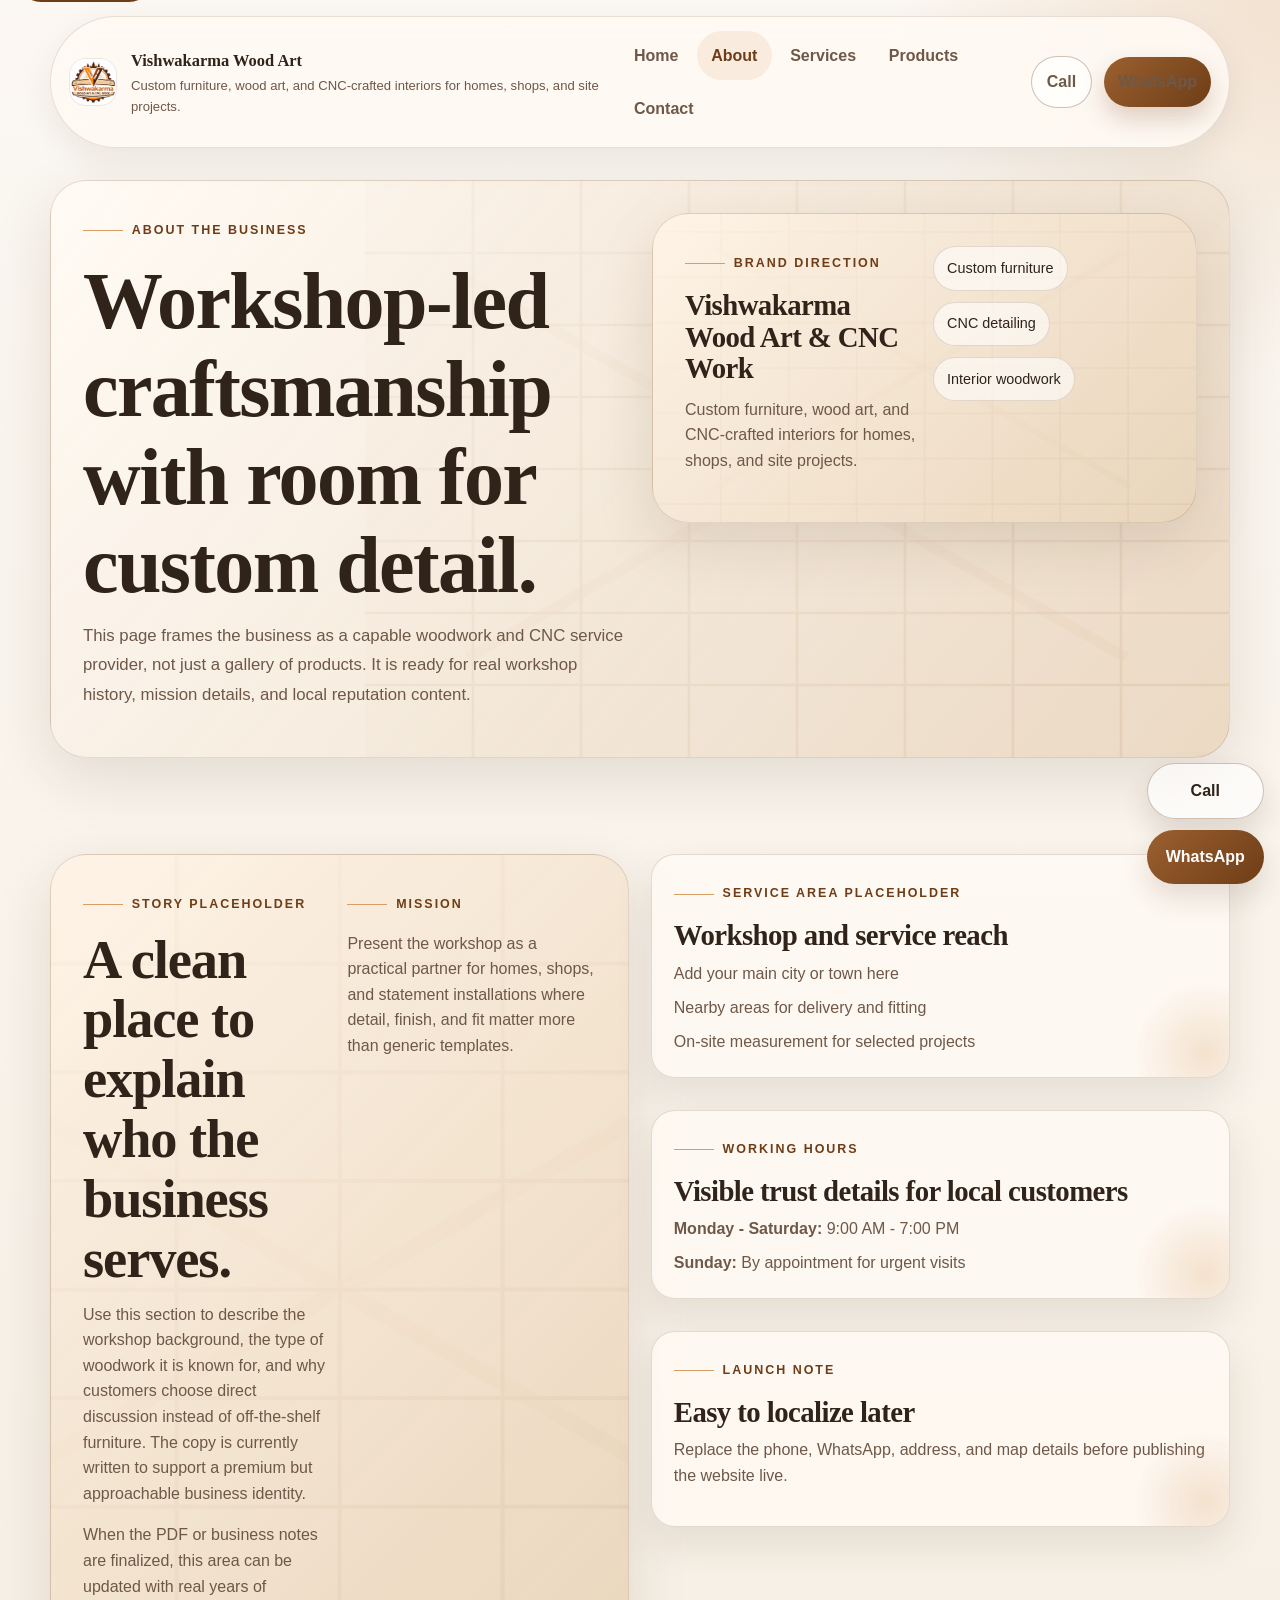
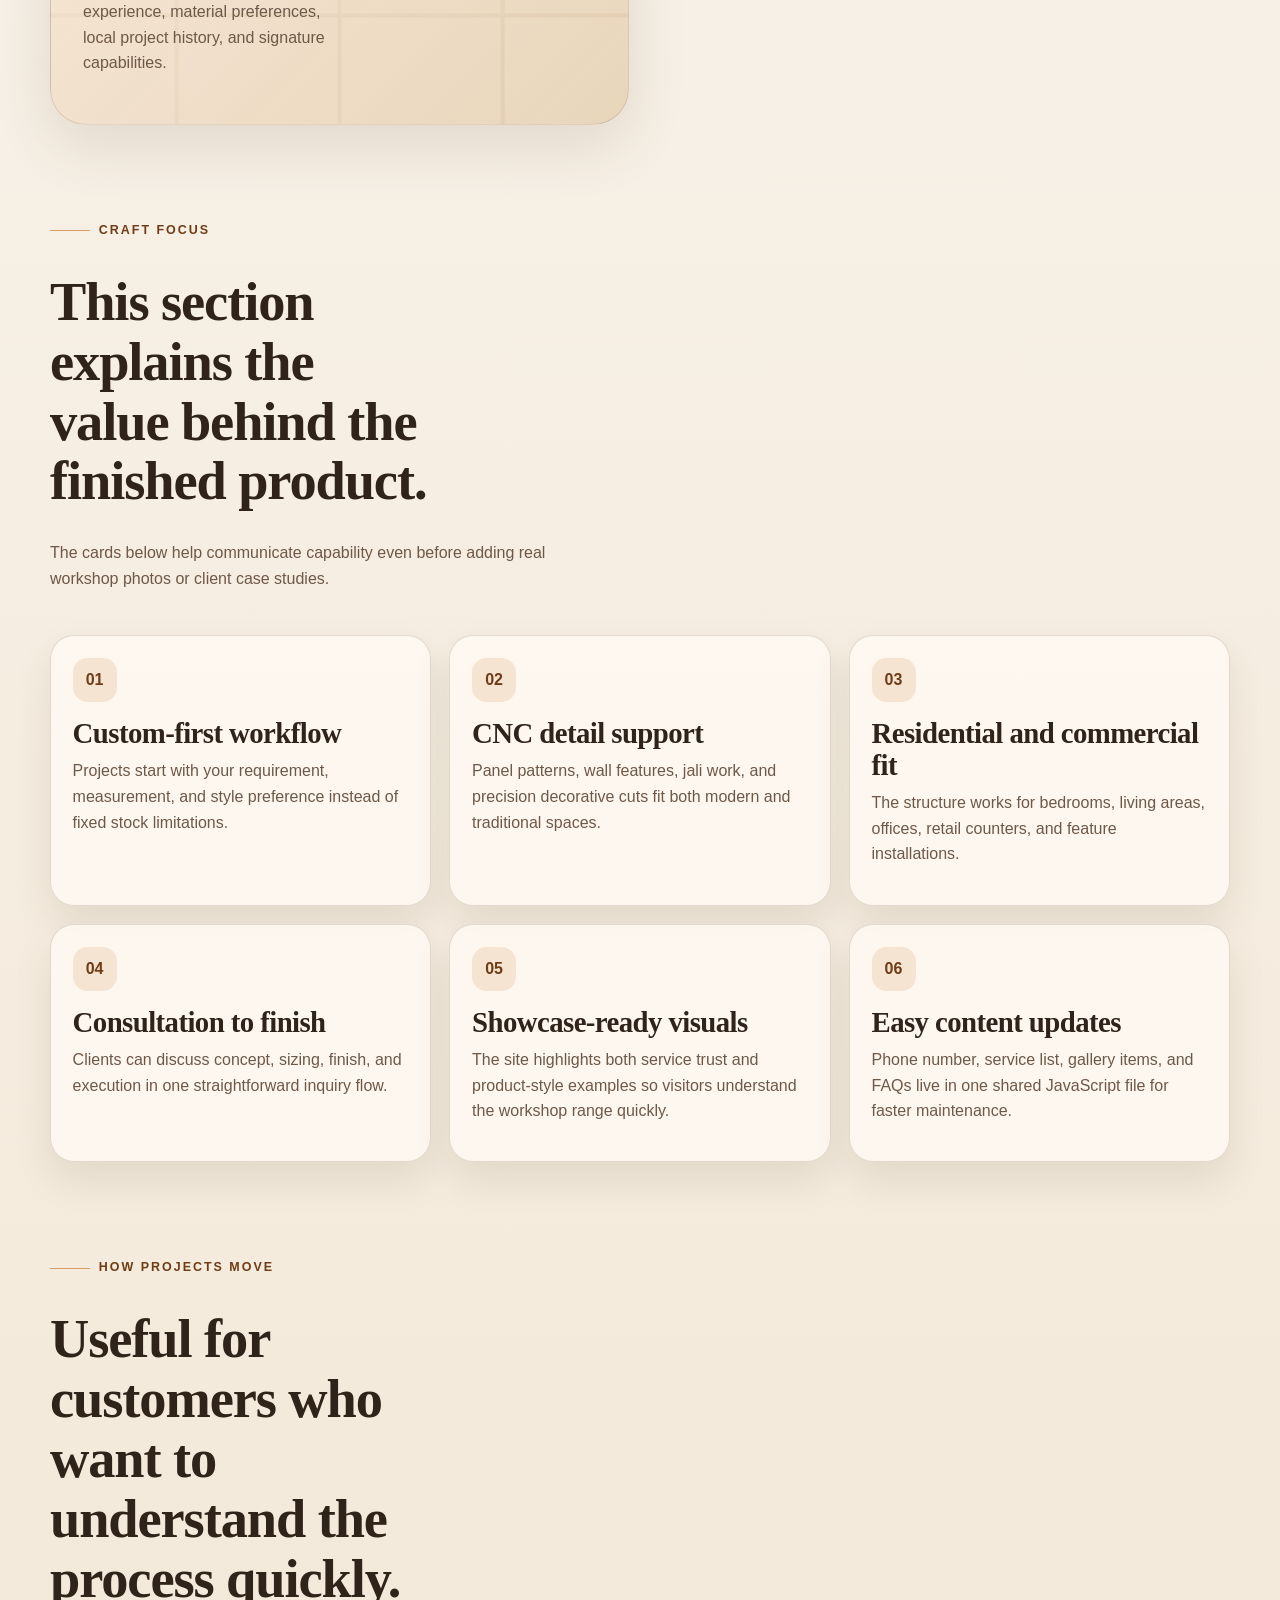
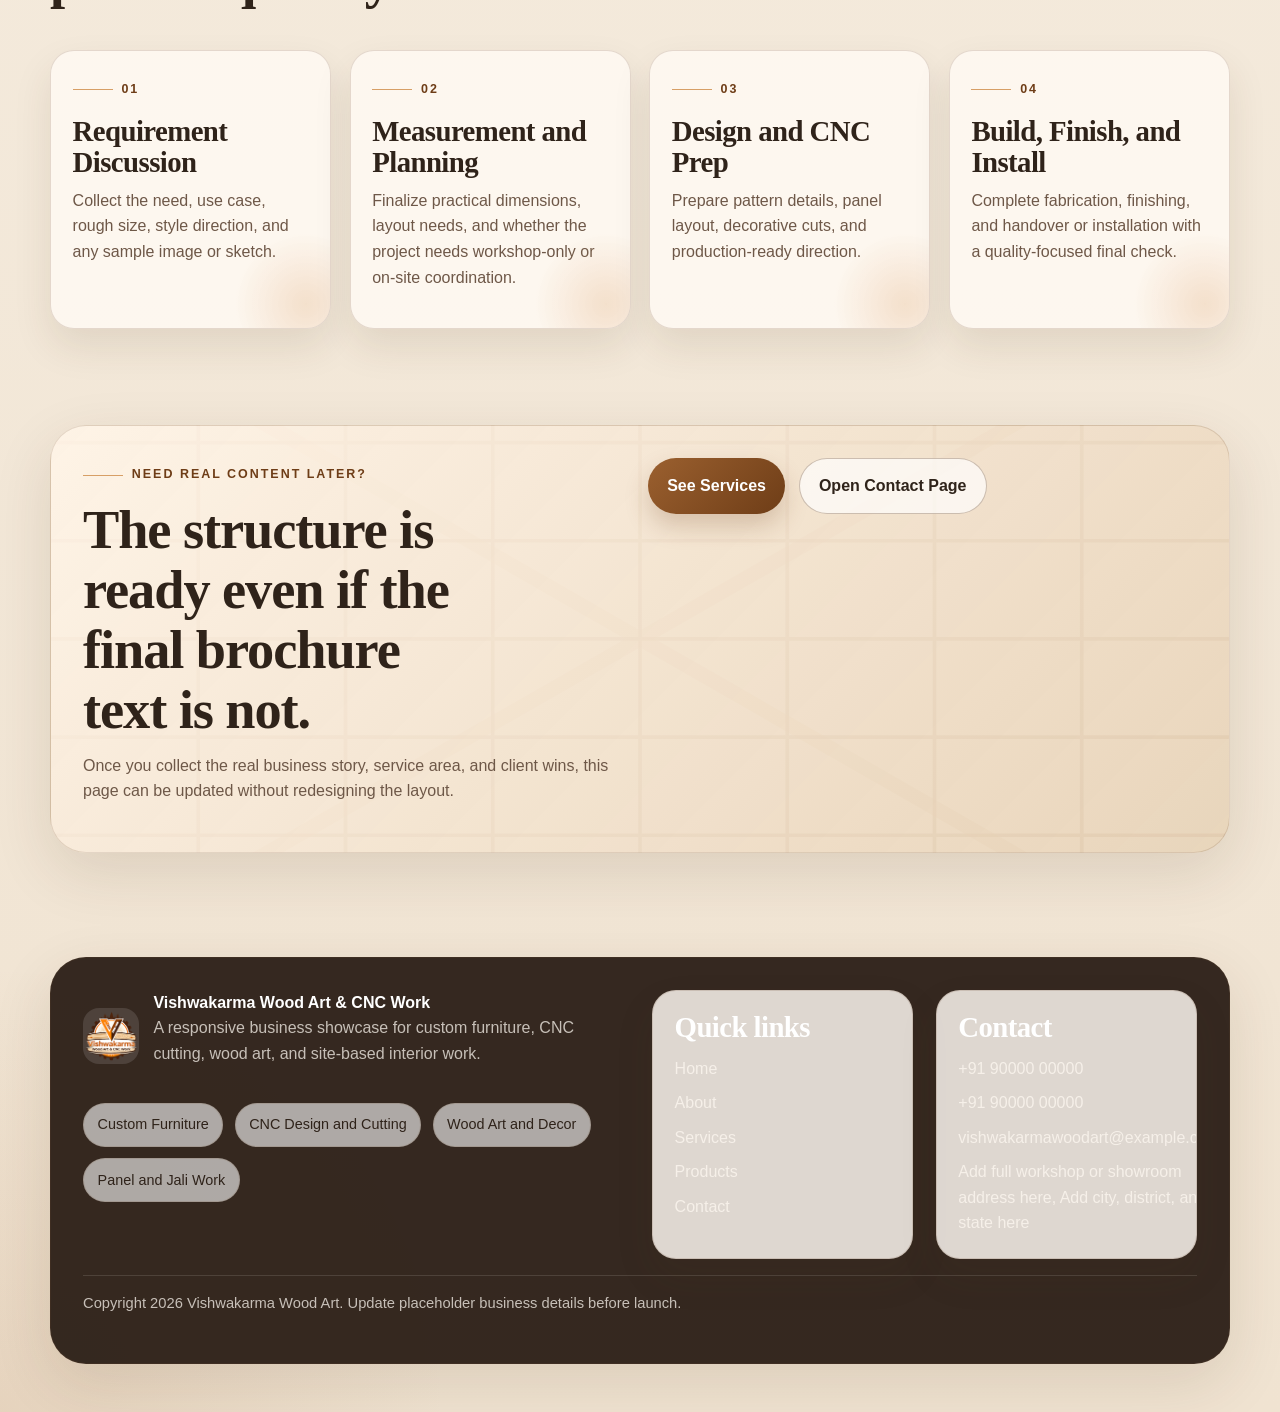
==== about.html @ 2c8589fb "rttr" ====
<!DOCTYPE html>
<html lang="en">
  <head>
    <meta charset="UTF-8">
    <meta name="viewport" content="width=device-width, initial-scale=1.0">
    <title>About | Vishwakarma Wood Art & CNC Work</title>
    <meta
      name="description"
      content="Learn about the craftsmanship, service focus, CNC capability, and workshop-ready approach behind Vishwakarma Wood Art & CNC Work."
    >
    <link rel="stylesheet" href="assets/css/base.css">
    <link rel="stylesheet" href="assets/css/layout.css">
    <link rel="stylesheet" href="assets/css/components.css">
    <link rel="stylesheet" href="assets/css/responsive.css">
    <script src="assets/js/site-data.js" defer></script>
    <script src="assets/js/main.js" defer></script>
    <script src="assets/js/navigation.js" defer></script>
    <script src="assets/js/gallery.js" defer></script>
  </head>
  <body data-page="about">
    <a class="skip-link" href="#main-content">Skip to content</a>
    <div class="site-shell">
      <header data-site-header></header>

      <main id="main-content" class="site-main">
        <section class="page-hero section section--flush">
          <div class="container">
            <div class="page-hero__frame">
              <div>
                <p class="eyebrow">About the Business</p>
                <h1>Workshop-led craftsmanship with room for custom detail.</h1>
                <p class="lead section-copy">
                  This page frames the business as a capable woodwork and CNC service provider, not
                  just a gallery of products. It is ready for real workshop history, mission details,
                  and local reputation content.
                </p>
              </div>

              <div class="surface-panel cta-band">
                <div>
                  <p class="eyebrow">Brand Direction</p>
                  <h3 data-brand-name></h3>
                  <p data-brand-tagline></p>
                </div>
                <div class="chip-list">
                  <span class="chip">Custom furniture</span>
                  <span class="chip">CNC detailing</span>
                  <span class="chip">Interior woodwork</span>
                </div>
              </div>
            </div>
          </div>
        </section>

        <section class="section">
          <div class="container">
            <div class="split-layout">
              <article class="surface-panel cta-band stack-md">
                <div>
                  <p class="eyebrow">Story Placeholder</p>
                  <h2 class="section-title">A clean place to explain who the business serves.</h2>
                  <p>
                    Use this section to describe the workshop background, the type of woodwork it is
                    known for, and why customers choose direct discussion instead of off-the-shelf
                    furniture. The copy is currently written to support a premium but approachable
                    business identity.
                  </p>
                  <p>
                    When the PDF or business notes are finalized, this area can be updated with real
                    years of experience, material preferences, local project history, and signature
                    capabilities.
                  </p>
                </div>

                <div>
                  <p class="eyebrow">Mission</p>
                  <p>
                    Present the workshop as a practical partner for homes, shops, and statement
                    installations where detail, finish, and fit matter more than generic templates.
                  </p>
                </div>
              </article>

              <div class="stack-lg">
                <article class="detail-card">
                  <p class="eyebrow" data-service-area-title></p>
                  <h3>Workshop and service reach</h3>
                  <ul class="contact-list" data-render="service-area"></ul>
                </article>

                <article class="detail-card">
                  <p class="eyebrow">Working Hours</p>
                  <h3>Visible trust details for local customers</h3>
                  <ul class="hours-list" data-render="hours"></ul>
                </article>

                <article class="detail-card">
                  <p class="eyebrow">Launch Note</p>
                  <h3>Easy to localize later</h3>
                  <p data-contact-note></p>
                </article>
              </div>
            </div>
          </div>
        </section>

        <section class="section">
          <div class="container">
            <div class="section__header">
              <p class="eyebrow">Craft Focus</p>
              <h2 class="section-title">This section explains the value behind the finished product.</h2>
              <p class="section-copy">
                The cards below help communicate capability even before adding real workshop photos or
                client case studies.
              </p>
            </div>

            <div class="trust-grid" data-render="highlights"></div>
          </div>
        </section>

        <section class="section">
          <div class="container">
            <div class="section__header">
              <p class="eyebrow">How Projects Move</p>
              <h2 class="section-title">Useful for customers who want to understand the process quickly.</h2>
            </div>

            <div class="process-grid" data-render="process"></div>
          </div>
        </section>

        <section class="section">
          <div class="container">
            <div class="cta-band">
              <div>
                <p class="eyebrow">Need Real Content Later?</p>
                <h2 class="section-title">The structure is ready even if the final brochure text is not.</h2>
                <p class="section-copy">
                  Once you collect the real business story, service area, and client wins, this page
                  can be updated without redesigning the layout.
                </p>
              </div>

              <div class="cta-band__actions">
                <a class="btn" href="services.html">See Services</a>
                <a class="btn-outline" href="contact.html">Open Contact Page</a>
              </div>
            </div>
          </div>
        </section>
      </main>

      <div data-floating-cta></div>
      <div data-site-footer></div>
    </div>
  </body>
</html>
---- assets/css/base.css ----
:root {
  --bg: #f5ecdf;
  --bg-deep: #eadac4;
  --surface: rgba(255, 250, 244, 0.88);
  --surface-strong: #f9f1e6;
  --surface-dark: #2d2118;
  --text: #2f231a;
  --muted: #6e5848;
  --accent: #9b602f;
  --accent-strong: #6e3d17;
  --accent-soft: #d79f66;
  --line: rgba(111, 81, 53, 0.18);
  --line-strong: rgba(111, 81, 53, 0.34);
  --success: #2f7f55;
  --shadow-soft: 0 20px 60px rgba(68, 45, 20, 0.12);
  --shadow-card: 0 18px 38px rgba(68, 45, 20, 0.1);
  --radius-sm: 14px;
  --radius-md: 24px;
  --radius-lg: 36px;
  --container: min(1180px, calc(100vw - 2rem));
  --display-font: "Palatino Linotype", "Book Antiqua", Georgia, serif;
  --body-font: "Trebuchet MS", "Segoe UI", sans-serif;
  --transition: 180ms ease;
}

*,
*::before,
*::after {
  box-sizing: border-box;
}

html {
  scroll-behavior: smooth;
}

body {
  margin: 0;
  color: var(--text);
  font-family: var(--body-font);
  line-height: 1.6;
  background:
    radial-gradient(circle at top right, rgba(215, 159, 102, 0.24), transparent 24rem),
    radial-gradient(circle at bottom left, rgba(155, 96, 47, 0.12), transparent 28rem),
    linear-gradient(180deg, #fbf7f2 0%, var(--bg) 56%, #f0e3d1 100%);
}

body::before {
  position: fixed;
  inset: 0;
  content: "";
  pointer-events: none;
  background-image:
    linear-gradient(rgba(255, 255, 255, 0.22) 1px, transparent 1px),
    linear-gradient(90deg, rgba(255, 255, 255, 0.22) 1px, transparent 1px);
  background-size: 42px 42px;
  mask-image: linear-gradient(180deg, rgba(0, 0, 0, 0.38), transparent 80%);
  opacity: 0.26;
}

img {
  display: block;
  max-width: 100%;
}

a {
  color: inherit;
  text-decoration: none;
}

button,
input,
textarea,
select {
  font: inherit;
}

button {
  border: 0;
  cursor: pointer;
  background: transparent;
}

iframe {
  border: 0;
}

::selection {
  color: #fff;
  background: var(--accent);
}

.skip-link {
  position: absolute;
  left: 1rem;
  top: -3rem;
  z-index: 100;
  padding: 0.75rem 1rem;
  border-radius: 999px;
  color: #fff;
  background: var(--accent-strong);
  transition: top var(--transition);
}

.skip-link:focus {
  top: 1rem;
}

h1,
h2,
h3,
h4 {
  margin: 0 0 0.75rem;
  font-family: var(--display-font);
  line-height: 1.1;
  letter-spacing: -0.02em;
}

h1 {
  font-size: clamp(2.5rem, 8vw, 5rem);
}

h2 {
  font-size: clamp(2rem, 5vw, 3.4rem);
}

h3 {
  font-size: clamp(1.3rem, 3vw, 1.8rem);
}

p {
  margin: 0 0 1rem;
  color: var(--muted);
}

ul,
ol {
  margin: 0;
  padding: 0;
  list-style: none;
}

.eyebrow {
  display: inline-flex;
  align-items: center;
  gap: 0.55rem;
  margin-bottom: 1rem;
  font-size: 0.78rem;
  font-weight: 700;
  letter-spacing: 0.16em;
  text-transform: uppercase;
  color: var(--accent-strong);
}

.eyebrow::before {
  width: 2.5rem;
  height: 1px;
  content: "";
  background: var(--accent-soft);
}

.lead {
  font-size: 1.05rem;
  line-height: 1.75;
}

.section-title {
  max-width: 14ch;
}

.section-copy {
  max-width: 62ch;
}

.surface-panel {
  border: 1px solid var(--line);
  border-radius: var(--radius-lg);
  background: var(--surface);
  backdrop-filter: blur(16px);
  box-shadow: var(--shadow-soft);
}

.chip-list {
  display: flex;
  flex-wrap: wrap;
  gap: 0.7rem;
}

.chip {
  padding: 0.6rem 0.85rem;
  border: 1px solid var(--line);
  border-radius: 999px;
  font-size: 0.9rem;
  color: var(--text);
  background: rgba(255, 255, 255, 0.6);
}

.muted {
  color: var(--muted);
}

.accent {
  color: var(--accent-strong);
}

.section-separator {
  height: 1px;
  margin: 0;
  border: 0;
  background: linear-gradient(90deg, transparent, var(--line-strong), transparent);
}

.visually-hidden {
  position: absolute;
  width: 1px;
  height: 1px;
  padding: 0;
  margin: -1px;
  overflow: hidden;
  border: 0;
  clip: rect(0 0 0 0);
}
---- assets/css/layout.css ----
.site-shell {
  position: relative;
  min-height: 100vh;
}

.container {
  width: var(--container);
  margin: 0 auto;
}

.site-main {
  display: grid;
  gap: 4.5rem;
  padding-bottom: 5rem;
}

.section {
  padding: 0 0 0.5rem;
}

.section--flush {
  padding-top: 0;
}

.section__header {
  display: grid;
  gap: 1rem;
  margin-bottom: 1.75rem;
}

.stack-lg {
  display: grid;
  gap: 2rem;
}

.stack-md {
  display: grid;
  gap: 1.25rem;
}

.grid-2 {
  display: grid;
  gap: 1.4rem;
}

.grid-3 {
  display: grid;
  gap: 1.4rem;
}

.grid-4 {
  display: grid;
  gap: 1.2rem;
}

.hero {
  position: relative;
  overflow: hidden;
  padding-top: 1.1rem;
}

.hero__frame {
  position: relative;
  overflow: hidden;
  display: grid;
  gap: 2rem;
  padding: 1.1rem;
  border-radius: calc(var(--radius-lg) + 0.6rem);
  background:
    linear-gradient(135deg, rgba(255, 251, 247, 0.95), rgba(241, 227, 209, 0.85)),
    url("../img/hero/woodgrain-wave.svg") center/cover no-repeat;
  box-shadow: var(--shadow-soft);
}

.hero__content,
.hero__aside {
  position: relative;
  z-index: 1;
}

.hero__content {
  padding: 2rem 1.25rem 1.5rem;
}

.hero__aside {
  display: grid;
  gap: 1rem;
  padding: 1.25rem;
}

.page-hero {
  padding-top: 1.25rem;
}

.page-hero__frame {
  display: grid;
  gap: 1.5rem;
  padding: 2rem 1.4rem;
  border-radius: var(--radius-lg);
  background:
    linear-gradient(130deg, rgba(255, 250, 244, 0.94), rgba(233, 215, 192, 0.82)),
    url("../img/sections/cnc-grid.svg") right/contain no-repeat;
  border: 1px solid var(--line);
  box-shadow: var(--shadow-soft);
}

.split-layout {
  display: grid;
  gap: 1.4rem;
}

.feature-grid,
.service-grid,
.product-grid,
.testimonial-grid,
.faq-grid,
.contact-grid,
.trust-grid,
.process-grid,
.detail-grid,
.stats-grid {
  display: grid;
  gap: 1.15rem;
}

.two-column-copy {
  display: grid;
  gap: 1.4rem;
}

.cta-band {
  padding: 2rem 1.4rem;
}

.map-shell {
  overflow: hidden;
  border-radius: var(--radius-md);
  min-height: 320px;
  background: #ede1d0;
  box-shadow: var(--shadow-card);
}

.map-shell iframe {
  width: 100%;
  height: 100%;
  min-height: 320px;
}

.footer-grid {
  display: grid;
  gap: 1.5rem;
}
---- assets/css/components.css ----
.btn,
.btn-outline,
.btn-ghost,
.filter-btn,
.nav-cta,
.floating-cta__link {
  display: inline-flex;
  align-items: center;
  justify-content: center;
  gap: 0.6rem;
  min-height: 3rem;
  padding: 0.9rem 1.2rem;
  border-radius: 999px;
  font-weight: 700;
  transition:
    transform var(--transition),
    box-shadow var(--transition),
    color var(--transition),
    background-color var(--transition),
    border-color var(--transition);
}

.btn,
.nav-cta--solid,
.floating-cta__link--whatsapp {
  color: #fff;
  background: linear-gradient(135deg, var(--accent), var(--accent-strong));
  box-shadow: 0 12px 24px rgba(110, 61, 23, 0.22);
}

.btn:hover,
.btn:focus-visible,
.nav-cta--solid:hover,
.nav-cta--solid:focus-visible,
.floating-cta__link--whatsapp:hover,
.floating-cta__link--whatsapp:focus-visible {
  transform: translateY(-1px);
}

.btn-outline,
.nav-cta--outline,
.filter-btn,
.floating-cta__link--call {
  border: 1px solid var(--line-strong);
  color: var(--text);
  background: rgba(255, 255, 255, 0.68);
}

.btn-outline:hover,
.btn-outline:focus-visible,
.nav-cta--outline:hover,
.nav-cta--outline:focus-visible,
.filter-btn:hover,
.filter-btn:focus-visible,
.floating-cta__link--call:hover,
.floating-cta__link--call:focus-visible {
  border-color: var(--accent-soft);
  color: var(--accent-strong);
}

.btn-ghost {
  color: var(--accent-strong);
  padding-inline: 0;
}

.btn-ghost::after {
  content: "->";
  font-size: 0.95rem;
}

.header-wrap {
  position: sticky;
  top: 0;
  z-index: 30;
  padding: 1rem 0 0.75rem;
}

.header-shell {
  display: flex;
  align-items: center;
  justify-content: space-between;
  gap: 1rem;
  padding: 0.85rem 1rem;
  border: 1px solid rgba(111, 81, 53, 0.16);
  border-radius: 999px;
  background: rgba(255, 250, 244, 0.88);
  backdrop-filter: blur(16px);
  box-shadow: 0 12px 32px rgba(68, 45, 20, 0.08);
}

.brand-mark {
  display: flex;
  align-items: center;
  gap: 0.9rem;
  min-width: 0;
}

.brand-mark img {
  width: 3rem;
  height: 3rem;
  object-fit: contain;
  border-radius: 1rem;
  background: rgba(255, 255, 255, 0.9);
  box-shadow: inset 0 0 0 1px rgba(111, 81, 53, 0.14);
}

.brand-mark__title {
  display: block;
  font-family: var(--display-font);
  font-size: 1.03rem;
  font-weight: 700;
  color: var(--text);
}

.brand-mark__subtitle {
  display: block;
  margin-top: 0.05rem;
  font-size: 0.82rem;
  color: var(--muted);
}

.site-nav {
  position: fixed;
  inset: 5.75rem 1rem auto;
  display: none;
  padding: 1rem;
  border: 1px solid var(--line);
  border-radius: 1.5rem;
  background: rgba(255, 250, 244, 0.98);
  box-shadow: var(--shadow-soft);
}

body.nav-open .site-nav {
  display: grid;
  gap: 1rem;
}

.site-nav ul {
  display: grid;
  gap: 0.4rem;
}

.site-nav a {
  display: block;
  padding: 0.75rem 0.9rem;
  border-radius: 999px;
  font-weight: 700;
  color: var(--muted);
}

.site-nav a:hover,
.site-nav a:focus-visible,
.site-nav a[aria-current="page"] {
  color: var(--accent-strong);
  background: rgba(215, 159, 102, 0.15);
}

.nav-actions {
  display: grid;
  gap: 0.75rem;
}

.nav-toggle {
  display: inline-flex;
  align-items: center;
  justify-content: center;
  width: 3rem;
  height: 3rem;
  border: 1px solid var(--line);
  border-radius: 999px;
  background: rgba(255, 255, 255, 0.72);
}

.nav-toggle__bar,
.nav-toggle__bar::before,
.nav-toggle__bar::after {
  display: block;
  width: 1.15rem;
  height: 2px;
  border-radius: 999px;
  background: var(--text);
  transition: transform var(--transition), opacity var(--transition);
  content: "";
}

.nav-toggle__bar::before {
  transform: translateY(-6px);
}

.nav-toggle__bar::after {
  transform: translateY(4px);
}

body.nav-open .nav-toggle__bar {
  background: transparent;
}

body.nav-open .nav-toggle__bar::before {
  transform: translateY(0) rotate(45deg);
}

body.nav-open .nav-toggle__bar::after {
  transform: translateY(-2px) rotate(-45deg);
}

.hero-badge {
  display: inline-flex;
  align-items: center;
  gap: 0.6rem;
  width: fit-content;
  padding: 0.65rem 0.9rem;
  border: 1px solid var(--line);
  border-radius: 999px;
  background: rgba(255, 255, 255, 0.72);
  color: var(--accent-strong);
  font-weight: 700;
}

.hero-actions {
  display: flex;
  flex-wrap: wrap;
  gap: 0.85rem;
  margin: 1.5rem 0;
}

.hero-card,
.metric-card,
.feature-card,
.service-card,
.product-card,
.testimonial-card,
.faq-card,
.contact-card,
.detail-card,
.footer-card {
  position: relative;
  overflow: hidden;
  padding: 1.35rem;
  border: 1px solid var(--line);
  border-radius: var(--radius-md);
  background: rgba(255, 250, 244, 0.84);
  box-shadow: var(--shadow-card);
}

.hero-card::before,
.service-card::before,
.product-card::before,
.detail-card::before {
  position: absolute;
  inset: auto -3rem -3rem auto;
  width: 9rem;
  height: 9rem;
  border-radius: 50%;
  content: "";
  background: radial-gradient(circle, rgba(215, 159, 102, 0.26), transparent 70%);
}

.metric-card strong {
  display: block;
  margin-bottom: 0.4rem;
  font-size: 1.8rem;
  font-family: var(--display-font);
  color: var(--accent-strong);
}

.metric-card span {
  color: var(--muted);
  font-size: 0.95rem;
}

.feature-card h3,
.service-card h3,
.product-card h3,
.testimonial-card h3,
.detail-card h3,
.contact-card h3 {
  margin-bottom: 0.55rem;
}

.card-icon {
  display: inline-flex;
  align-items: center;
  justify-content: center;
  width: 2.75rem;
  height: 2.75rem;
  margin-bottom: 1rem;
  border-radius: 0.9rem;
  color: var(--accent-strong);
  font-weight: 700;
  background: rgba(215, 159, 102, 0.22);
}

.list-check {
  display: grid;
  gap: 0.65rem;
  margin-top: 1rem;
}

.list-check li {
  display: flex;
  align-items: flex-start;
  gap: 0.65rem;
  color: var(--muted);
}

.list-check li::before {
  flex: 0 0 auto;
  width: 1.4rem;
  height: 1.4rem;
  border-radius: 999px;
  content: "+";
  color: var(--success);
  font-size: 0.85rem;
  font-weight: 700;
  line-height: 1.4rem;
  text-align: center;
  background: rgba(47, 127, 85, 0.12);
}

.product-card {
  display: grid;
  gap: 1rem;
}

.product-card.is-hidden {
  display: none;
}

.product-visual {
  position: relative;
  min-height: 12rem;
  border-radius: 1.2rem;
  background:
    linear-gradient(140deg, color-mix(in srgb, var(--product-accent, var(--accent)) 78%, white) 0%, rgba(255, 255, 255, 0.88) 100%),
    url("../img/products/showcase-placeholder.svg") center/cover no-repeat;
  box-shadow: inset 0 0 0 1px rgba(255, 255, 255, 0.45);
}

.product-visual span {
  position: absolute;
  left: 1rem;
  bottom: 1rem;
  padding: 0.55rem 0.85rem;
  border-radius: 999px;
  color: #fff;
  font-size: 0.78rem;
  font-weight: 700;
  letter-spacing: 0.08em;
  text-transform: uppercase;
  background: rgba(45, 33, 24, 0.74);
}

.product-meta,
.contact-list,
.footer-links,
.hours-list {
  display: grid;
  gap: 0.55rem;
}

.product-meta li,
.contact-list li,
.footer-links li,
.hours-list li {
  color: var(--muted);
}

.inline-tags {
  display: flex;
  flex-wrap: wrap;
  gap: 0.6rem;
}

.inline-tags span {
  padding: 0.42rem 0.75rem;
  border-radius: 999px;
  font-size: 0.8rem;
  font-weight: 700;
  color: var(--accent-strong);
  background: rgba(215, 159, 102, 0.18);
}

.quote-mark {
  display: inline-flex;
  align-items: center;
  justify-content: center;
  width: 2.7rem;
  height: 2.7rem;
  margin-bottom: 1rem;
  border-radius: 999px;
  color: var(--accent-strong);
  font-family: var(--display-font);
  font-size: 1.4rem;
  background: rgba(215, 159, 102, 0.2);
}

.testimonial-author {
  margin-top: 1rem;
  font-weight: 700;
  color: var(--text);
}

.testimonial-author span {
  display: block;
  font-size: 0.9rem;
  font-weight: 400;
  color: var(--muted);
}

.faq-item {
  border: 1px solid var(--line);
  border-radius: 1.3rem;
  background: rgba(255, 250, 244, 0.84);
  box-shadow: var(--shadow-card);
}

.faq-item summary {
  display: flex;
  align-items: center;
  justify-content: space-between;
  gap: 1rem;
  padding: 1rem 1.15rem;
  cursor: pointer;
  font-weight: 700;
  color: var(--text);
  list-style: none;
}

.faq-item summary::-webkit-details-marker {
  display: none;
}

.faq-item summary::after {
  content: "+";
  font-size: 1.2rem;
  color: var(--accent-strong);
}

.faq-item[open] summary::after {
  content: "-";
}

.faq-item p {
  padding: 0 1.15rem 1rem;
}

.filter-group {
  display: flex;
  flex-wrap: wrap;
  gap: 0.75rem;
}

.filter-btn.is-active {
  color: #fff;
  border-color: transparent;
  background: linear-gradient(135deg, var(--accent), var(--accent-strong));
  box-shadow: 0 10px 20px rgba(110, 61, 23, 0.15);
}

.empty-state {
  display: none;
  padding: 1.25rem;
  border: 1px dashed var(--line-strong);
  border-radius: var(--radius-md);
  color: var(--muted);
  text-align: center;
  background: rgba(255, 255, 255, 0.5);
}

.empty-state.is-visible {
  display: block;
}

.cta-band {
  display: grid;
  gap: 1rem;
  border: 1px solid var(--line);
  border-radius: var(--radius-lg);
  background:
    linear-gradient(135deg, rgba(255, 244, 231, 0.96), rgba(231, 211, 184, 0.88)),
    url("../img/sections/cnc-grid.svg") center/cover no-repeat;
  box-shadow: var(--shadow-soft);
}

.cta-band__actions {
  display: flex;
  flex-wrap: wrap;
  gap: 0.85rem;
}

.floating-cta {
  position: fixed;
  right: 1rem;
  bottom: 1rem;
  z-index: 25;
  display: grid;
  gap: 0.65rem;
}

.floating-cta__link {
  min-width: 3rem;
  box-shadow: 0 14px 28px rgba(68, 45, 20, 0.14);
}

.site-footer {
  padding: 1rem 0 3rem;
}

.footer-shell {
  padding: 1.4rem;
  border: 1px solid var(--line);
  border-radius: var(--radius-lg);
  background: rgba(45, 33, 24, 0.96);
  color: rgba(255, 249, 242, 0.82);
  box-shadow: var(--shadow-soft);
}

.footer-shell p,
.footer-shell li,
.footer-shell a {
  color: rgba(255, 249, 242, 0.72);
}

.footer-shell h3,
.footer-shell strong {
  color: #fff;
}

.footer-brand {
  display: flex;
  align-items: center;
  gap: 0.9rem;
}

.footer-brand img {
  width: 3.5rem;
  height: 3.5rem;
  object-fit: contain;
  border-radius: 1rem;
  background: rgba(255, 255, 255, 0.12);
}

.footer-bottom {
  margin-top: 1rem;
  padding-top: 1rem;
  border-top: 1px solid rgba(255, 249, 242, 0.12);
  font-size: 0.92rem;
}

.page-note {
  padding: 1rem 1.1rem;
  border-left: 4px solid var(--accent-soft);
  border-radius: 1rem;
  color: var(--muted);
  background: rgba(255, 250, 244, 0.72);
}
---- assets/css/responsive.css ----
@media (min-width: 680px) {
  .hero__frame,
  .page-hero__frame,
  .split-layout,
  .two-column-copy,
  .cta-band,
  .footer-grid,
  .grid-2,
  .grid-3,
  .grid-4,
  .feature-grid,
  .service-grid,
  .product-grid,
  .testimonial-grid,
  .contact-grid,
  .process-grid,
  .trust-grid,
  .detail-grid,
  .stats-grid {
    grid-template-columns: repeat(2, minmax(0, 1fr));
  }

  .hero__frame {
    padding: 1.4rem;
  }

  .hero__content {
    padding: 2.3rem 1.6rem 1.8rem;
  }
}

@media (min-width: 900px) {
  .site-main {
    gap: 5.5rem;
  }

  .hero__frame {
    grid-template-columns: minmax(0, 1.35fr) minmax(22rem, 0.9fr);
    align-items: stretch;
    min-height: 42rem;
  }

  .page-hero__frame,
  .split-layout,
  .two-column-copy,
  .cta-band,
  .footer-grid {
    grid-template-columns: repeat(2, minmax(0, 1fr));
    align-items: start;
  }

  .feature-grid,
  .service-grid,
  .product-grid,
  .testimonial-grid,
  .trust-grid,
  .detail-grid {
    grid-template-columns: repeat(3, minmax(0, 1fr));
  }

  .process-grid,
  .contact-grid,
  .stats-grid {
    grid-template-columns: repeat(4, minmax(0, 1fr));
  }

  .site-nav {
    position: static;
    inset: auto;
    display: flex;
    align-items: center;
    gap: 1.25rem;
    padding: 0;
    border: 0;
    background: transparent;
    box-shadow: none;
  }

  .site-nav ul {
    display: flex;
    align-items: center;
    flex-wrap: wrap;
    gap: 0.25rem;
  }

  .nav-actions {
    display: flex;
    align-items: center;
    gap: 0.75rem;
  }

  .nav-toggle {
    display: none;
  }

  .header-shell {
    padding-inline: 1.1rem;
  }
}

@media (min-width: 1180px) {
  .hero__content {
    padding: 3rem 2.3rem 2rem;
  }

  .hero__aside {
    padding: 1.8rem;
  }

  .page-hero__frame,
  .cta-band,
  .footer-shell {
    padding: 2rem;
  }

  .grid-4,
  .service-grid {
    grid-template-columns: repeat(4, minmax(0, 1fr));
  }
}

@media (max-width: 679px) {
  .header-shell {
    border-radius: 1.5rem;
  }

  .brand-mark__subtitle {
    display: none;
  }

  .hero__content,
  .page-hero__frame,
  .cta-band,
  .footer-shell {
    padding-inline: 1rem;
  }

  .floating-cta__link span {
    display: none;
  }
}
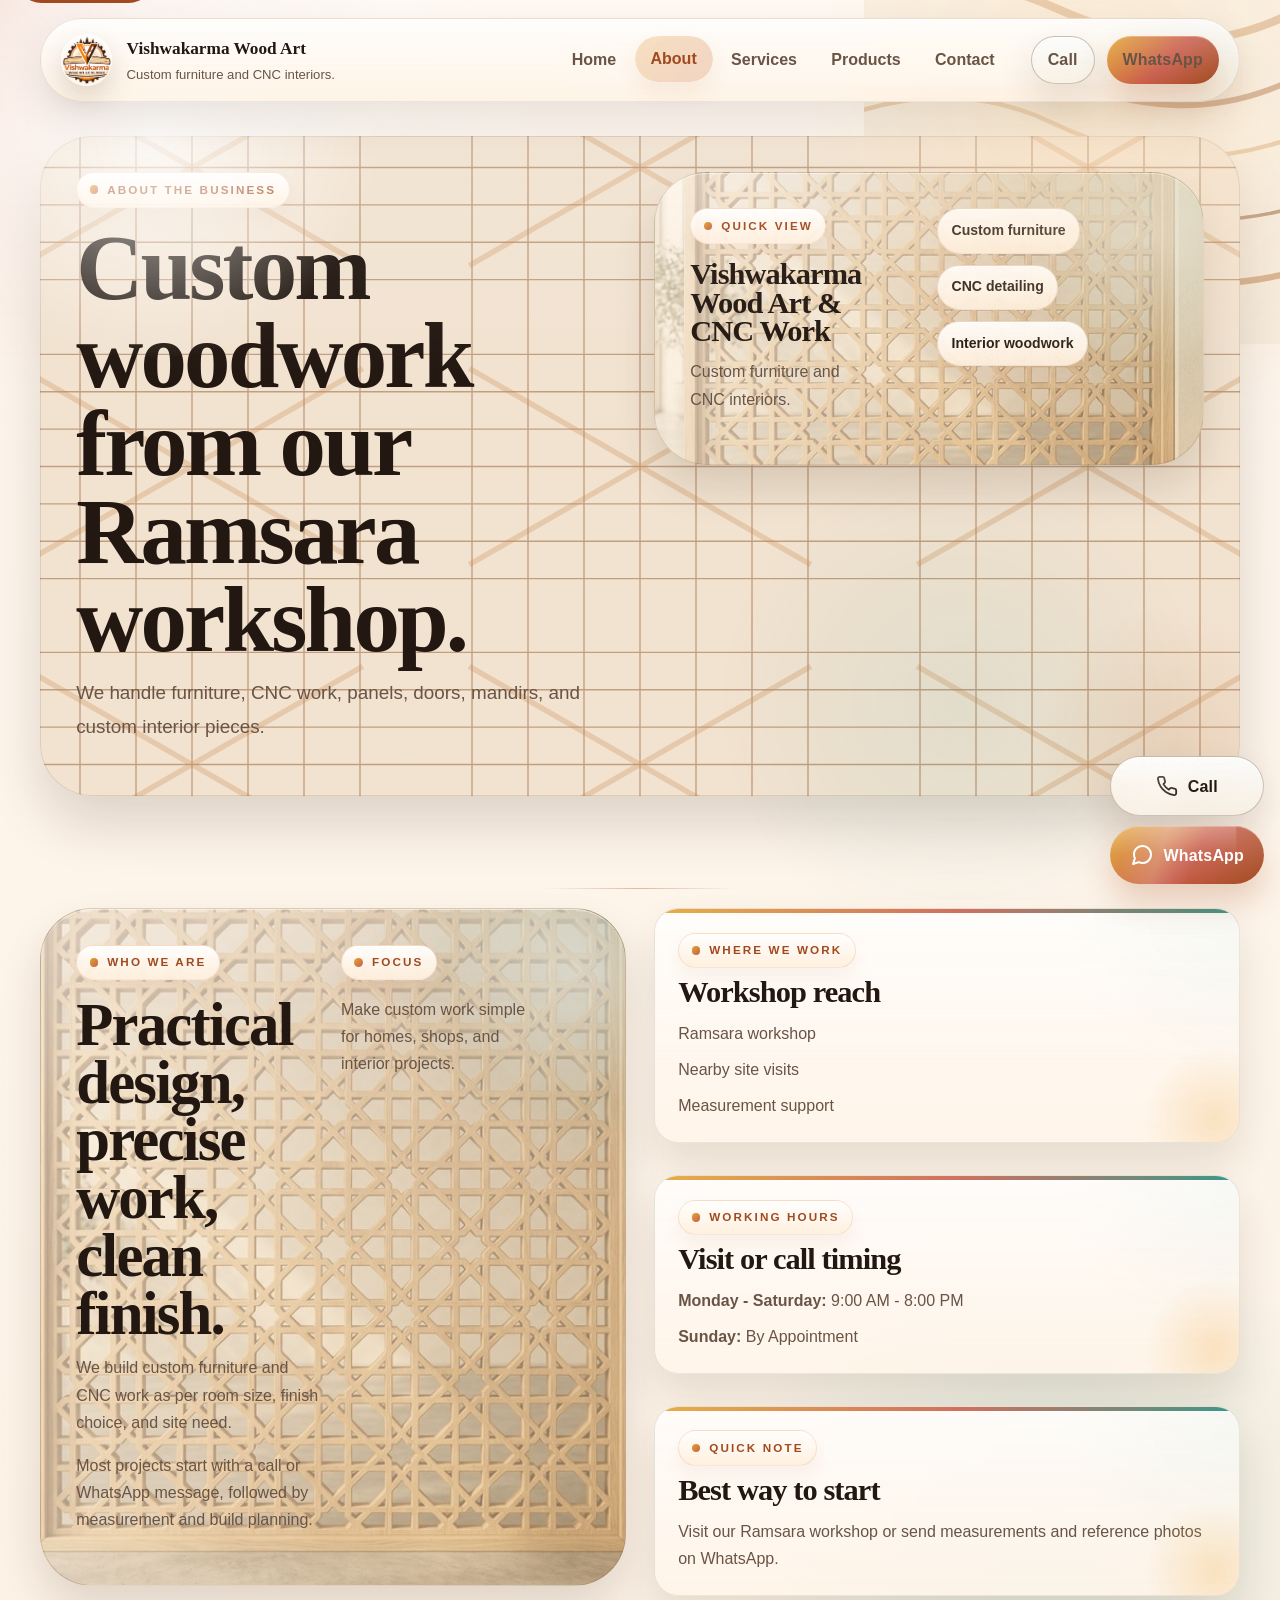
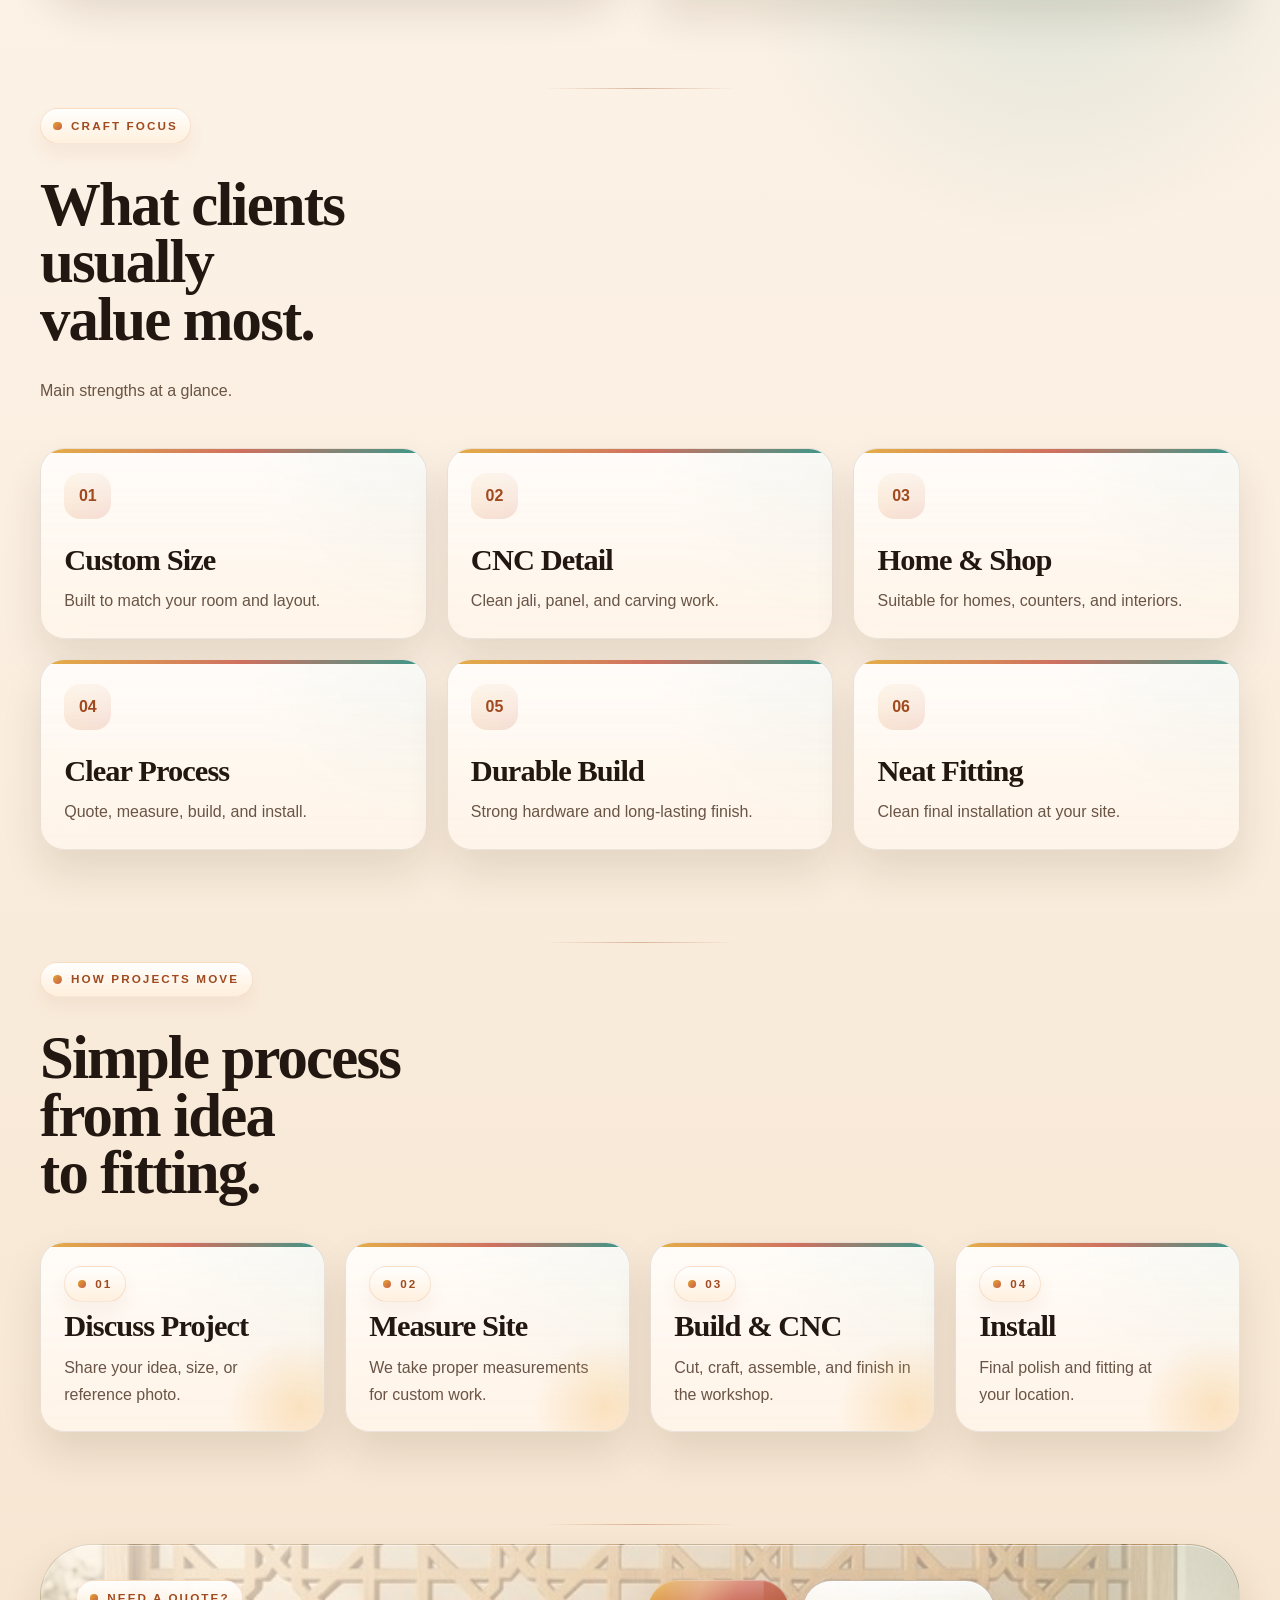
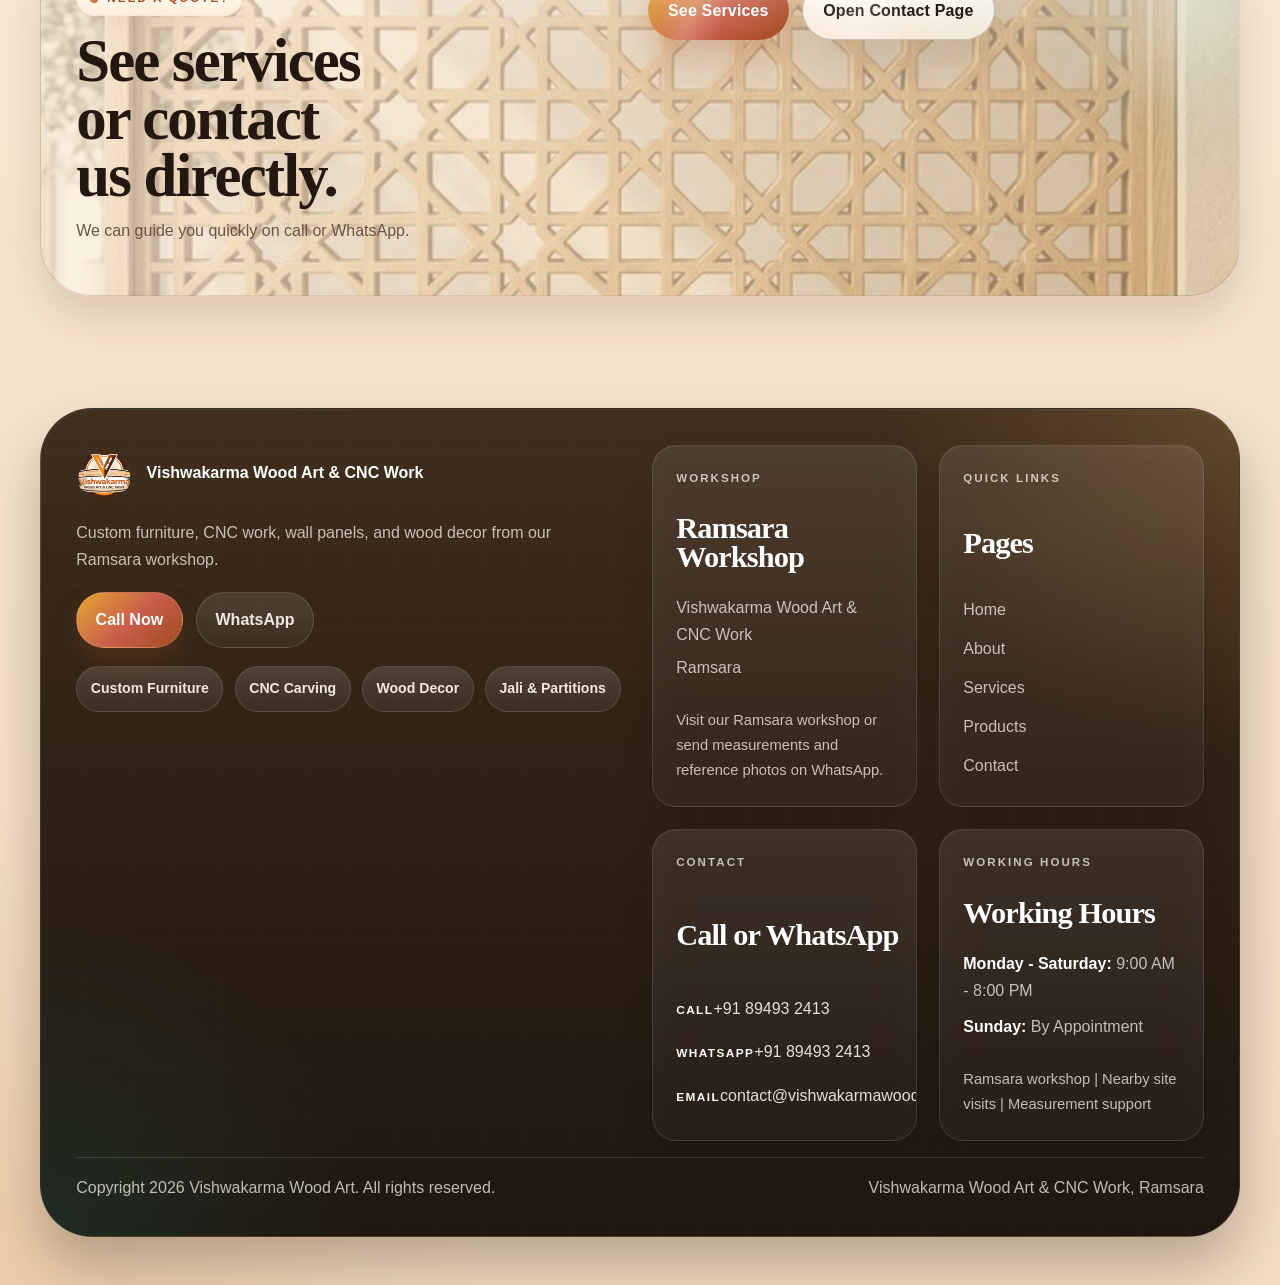
==== commit e6fab14b: "hhj" ====
--- a/about.html
+++ b/about.html
@@ -6,7 +6,7 @@
     <title>About | Vishwakarma Wood Art & CNC Work</title>
     <meta
       name="description"
-      content="Learn about the craftsmanship, service focus, CNC capability, and workshop-ready approach behind Vishwakarma Wood Art & CNC Work."
+      content="About Vishwakarma Wood Art & CNC Work, custom furniture, CNC work, and workshop support."
     >
     <link rel="stylesheet" href="assets/css/base.css">
     <link rel="stylesheet" href="assets/css/layout.css">
@@ -28,17 +28,15 @@
             <div class="page-hero__frame">
               <div>
                 <p class="eyebrow">About the Business</p>
-                <h1>Workshop-led craftsmanship with room for custom detail.</h1>
+                <h1>Custom woodwork from our Ramsara workshop.</h1>
                 <p class="lead section-copy">
-                  This page frames the business as a capable woodwork and CNC service provider, not
-                  just a gallery of products. It is ready for real workshop history, mission details,
-                  and local reputation content.
+                  We handle furniture, CNC work, panels, doors, mandirs, and custom interior pieces.
                 </p>
               </div>
 
               <div class="surface-panel cta-band">
                 <div>
-                  <p class="eyebrow">Brand Direction</p>
+                  <p class="eyebrow">Quick View</p>
                   <h3 data-brand-name></h3>
                   <p data-brand-tagline></p>
                 </div>
@@ -57,26 +55,20 @@
             <div class="split-layout">
               <article class="surface-panel cta-band stack-md">
                 <div>
-                  <p class="eyebrow">Story Placeholder</p>
-                  <h2 class="section-title">A clean place to explain who the business serves.</h2>
+                  <p class="eyebrow">Who We Are</p>
+                  <h2 class="section-title">Practical design, precise work, clean finish.</h2>
                   <p>
-                    Use this section to describe the workshop background, the type of woodwork it is
-                    known for, and why customers choose direct discussion instead of off-the-shelf
-                    furniture. The copy is currently written to support a premium but approachable
-                    business identity.
+                    We build custom furniture and CNC work as per room size, finish choice, and site need.
                   </p>
                   <p>
-                    When the PDF or business notes are finalized, this area can be updated with real
-                    years of experience, material preferences, local project history, and signature
-                    capabilities.
+                    Most projects start with a call or WhatsApp message, followed by measurement and build planning.
                   </p>
                 </div>
 
                 <div>
-                  <p class="eyebrow">Mission</p>
+                  <p class="eyebrow">Focus</p>
                   <p>
-                    Present the workshop as a practical partner for homes, shops, and statement
-                    installations where detail, finish, and fit matter more than generic templates.
+                    Make custom work simple for homes, shops, and interior projects.
                   </p>
                 </div>
               </article>
@@ -84,19 +76,19 @@
               <div class="stack-lg">
                 <article class="detail-card">
                   <p class="eyebrow" data-service-area-title></p>
-                  <h3>Workshop and service reach</h3>
+                  <h3>Workshop reach</h3>
                   <ul class="contact-list" data-render="service-area"></ul>
                 </article>
 
                 <article class="detail-card">
                   <p class="eyebrow">Working Hours</p>
-                  <h3>Visible trust details for local customers</h3>
+                  <h3>Visit or call timing</h3>
                   <ul class="hours-list" data-render="hours"></ul>
                 </article>
 
                 <article class="detail-card">
-                  <p class="eyebrow">Launch Note</p>
-                  <h3>Easy to localize later</h3>
+                  <p class="eyebrow">Quick Note</p>
+                  <h3>Best way to start</h3>
                   <p data-contact-note></p>
                 </article>
               </div>
@@ -108,10 +100,9 @@
           <div class="container">
             <div class="section__header">
               <p class="eyebrow">Craft Focus</p>
-              <h2 class="section-title">This section explains the value behind the finished product.</h2>
+              <h2 class="section-title">What clients usually value most.</h2>
               <p class="section-copy">
-                The cards below help communicate capability even before adding real workshop photos or
-                client case studies.
+                Main strengths at a glance.
               </p>
             </div>
 
@@ -123,7 +114,7 @@
           <div class="container">
             <div class="section__header">
               <p class="eyebrow">How Projects Move</p>
-              <h2 class="section-title">Useful for customers who want to understand the process quickly.</h2>
+              <h2 class="section-title">Simple process from idea to fitting.</h2>
             </div>
 
             <div class="process-grid" data-render="process"></div>
@@ -134,11 +125,10 @@
           <div class="container">
             <div class="cta-band">
               <div>
-                <p class="eyebrow">Need Real Content Later?</p>
-                <h2 class="section-title">The structure is ready even if the final brochure text is not.</h2>
+                <p class="eyebrow">Need a Quote?</p>
+                <h2 class="section-title">See services or contact us directly.</h2>
                 <p class="section-copy">
-                  Once you collect the real business story, service area, and client wins, this page
-                  can be updated without redesigning the layout.
+                  We can guide you quickly on call or WhatsApp.
                 </p>
               </div>
 
--- a/assets/css/base.css
+++ b/assets/css/base.css
@@ -1,26 +1,41 @@
 :root {
-  --bg: #f5ecdf;
-  --bg-deep: #eadac4;
-  --surface: rgba(255, 250, 244, 0.88);
-  --surface-strong: #f9f1e6;
-  --surface-dark: #2d2118;
-  --text: #2f231a;
-  --muted: #6e5848;
-  --accent: #9b602f;
-  --accent-strong: #6e3d17;
-  --accent-soft: #d79f66;
-  --line: rgba(111, 81, 53, 0.18);
-  --line-strong: rgba(111, 81, 53, 0.34);
+  --bg: #fbf0e3;
+  --bg-deep: #ebd0ad;
+  --surface: rgba(255, 247, 237, 0.82);
+  --surface-strong: rgba(255, 252, 246, 0.95);
+  --surface-elevated: rgba(255, 245, 232, 0.94);
+  --surface-dark: #24180f;
+  --surface-soft: rgba(255, 250, 243, 0.78);
+  --text: #231811;
+  --muted: #695445;
+  --accent: #d37c38;
+  --accent-strong: #a14a1f;
+  --accent-soft: #f0b45d;
+  --accent-deep: #5b2814;
+  --accent-rose: #c95d4b;
+  --accent-gold: #e2a52f;
+  --accent-teal: #1f8a7a;
+  --accent-teal-soft: rgba(31, 138, 122, 0.16);
+  --glow: rgba(228, 146, 72, 0.26);
+  --line: rgba(92, 63, 35, 0.14);
+  --line-strong: rgba(92, 63, 35, 0.3);
+  --ring: rgba(255, 255, 255, 0.56);
   --success: #2f7f55;
-  --shadow-soft: 0 20px 60px rgba(68, 45, 20, 0.12);
-  --shadow-card: 0 18px 38px rgba(68, 45, 20, 0.1);
+  --shadow-soft: 0 26px 70px rgba(58, 34, 13, 0.12);
+  --shadow-card: 0 20px 44px rgba(58, 34, 13, 0.1);
+  --shadow-pop: 0 28px 54px rgba(58, 34, 13, 0.16);
+  --shadow-hero: 0 34px 90px rgba(58, 34, 13, 0.22);
+  --shadow-glass:
+    inset 0 1px 0 rgba(255, 255, 255, 0.74),
+    0 18px 36px rgba(58, 34, 13, 0.12);
   --radius-sm: 14px;
   --radius-md: 24px;
-  --radius-lg: 36px;
-  --container: min(1180px, calc(100vw - 2rem));
-  --display-font: "Palatino Linotype", "Book Antiqua", Georgia, serif;
-  --body-font: "Trebuchet MS", "Segoe UI", sans-serif;
-  --transition: 180ms ease;
+  --radius-lg: 38px;
+  --radius-xl: 52px;
+  --container: min(1200px, calc(100vw - 2rem));
+  --display-font: "Baskerville Old Face", "Palatino Linotype", Georgia, serif;
+  --body-font: "Verdana", "Trebuchet MS", "Segoe UI", sans-serif;
+  --transition: 220ms ease;
 }
 
 *,
@@ -31,17 +46,22 @@
 
 html {
   scroll-behavior: smooth;
+  overflow-x: hidden;
 }
 
 body {
   margin: 0;
+  min-width: 320px;
   color: var(--text);
   font-family: var(--body-font);
-  line-height: 1.6;
-  background:
-    radial-gradient(circle at top right, rgba(215, 159, 102, 0.24), transparent 24rem),
-    radial-gradient(circle at bottom left, rgba(155, 96, 47, 0.12), transparent 28rem),
-    linear-gradient(180deg, #fbf7f2 0%, var(--bg) 56%, #f0e3d1 100%);
+  line-height: 1.7;
+  background:
+    url("../img/hero/woodgrain-wave.svg") right -8rem top -4rem / 34rem no-repeat,
+    radial-gradient(circle at top right, rgba(240, 180, 93, 0.38), transparent 25rem),
+    radial-gradient(circle at top left, rgba(201, 93, 75, 0.16), transparent 24rem),
+    radial-gradient(circle at 82% 34%, rgba(31, 138, 122, 0.14), transparent 20rem),
+    radial-gradient(circle at bottom left, rgba(211, 124, 56, 0.18), transparent 30rem),
+    linear-gradient(180deg, #fff8f0 0%, var(--bg) 44%, #f3dcc0 100%);
 }
 
 body::before {
@@ -50,11 +70,25 @@
   content: "";
   pointer-events: none;
   background-image:
-    linear-gradient(rgba(255, 255, 255, 0.22) 1px, transparent 1px),
-    linear-gradient(90deg, rgba(255, 255, 255, 0.22) 1px, transparent 1px);
-  background-size: 42px 42px;
-  mask-image: linear-gradient(180deg, rgba(0, 0, 0, 0.38), transparent 80%);
-  opacity: 0.26;
+    linear-gradient(rgba(255, 255, 255, 0.16) 1px, transparent 1px),
+    linear-gradient(90deg, rgba(255, 255, 255, 0.16) 1px, transparent 1px);
+  background-size: 44px 44px;
+  mask-image: linear-gradient(180deg, rgba(0, 0, 0, 0.52), transparent 78%);
+  opacity: 0.18;
+  mix-blend-mode: soft-light;
+}
+
+body::after {
+  position: fixed;
+  inset: 0;
+  content: "";
+  pointer-events: none;
+  background:
+    radial-gradient(circle at 12% 15%, rgba(255, 255, 255, 0.82), transparent 14rem),
+    radial-gradient(circle at 85% 12%, rgba(255, 225, 185, 0.44), transparent 18rem),
+    radial-gradient(circle at 75% 78%, rgba(31, 138, 122, 0.08), transparent 16rem),
+    linear-gradient(180deg, rgba(255, 255, 255, 0.12), transparent 26rem);
+  opacity: 0.92;
 }
 
 img {
@@ -111,25 +145,28 @@
 h4 {
   margin: 0 0 0.75rem;
   font-family: var(--display-font);
-  line-height: 1.1;
-  letter-spacing: -0.02em;
+  line-height: 0.95;
+  letter-spacing: -0.03em;
+  text-wrap: balance;
 }
 
 h1 {
-  font-size: clamp(2.5rem, 8vw, 5rem);
+  font-size: clamp(2.9rem, 8vw, 5.8rem);
 }
 
 h2 {
-  font-size: clamp(2rem, 5vw, 3.4rem);
+  font-size: clamp(2.2rem, 5vw, 3.8rem);
 }
 
 h3 {
-  font-size: clamp(1.3rem, 3vw, 1.8rem);
+  font-size: clamp(1.34rem, 3vw, 1.9rem);
 }
 
 p {
   margin: 0 0 1rem;
   color: var(--muted);
+  font-size: 1rem;
+  text-wrap: pretty;
 }
 
 ul,
@@ -144,38 +181,52 @@
   align-items: center;
   gap: 0.55rem;
   margin-bottom: 1rem;
-  font-size: 0.78rem;
+  width: fit-content;
+  padding: 0.42rem 0.78rem;
+  border: 1px solid rgba(211, 124, 56, 0.18);
+  border-radius: 999px;
+  font-size: 0.73rem;
   font-weight: 700;
-  letter-spacing: 0.16em;
+  letter-spacing: 0.18em;
   text-transform: uppercase;
   color: var(--accent-strong);
+  background:
+    linear-gradient(180deg, rgba(255, 255, 255, 0.88), rgba(255, 236, 214, 0.76)),
+    rgba(255, 252, 247, 0.72);
+  box-shadow:
+    inset 0 1px 0 rgba(255, 255, 255, 0.7),
+    0 10px 18px rgba(161, 74, 31, 0.06);
 }
 
 .eyebrow::before {
-  width: 2.5rem;
-  height: 1px;
+  width: 0.55rem;
+  height: 0.55rem;
+  border-radius: 999px;
   content: "";
-  background: var(--accent-soft);
+  background: linear-gradient(135deg, var(--accent-gold), var(--accent-rose));
 }
 
 .lead {
-  font-size: 1.05rem;
-  line-height: 1.75;
+  font-size: clamp(1.06rem, 2vw, 1.18rem);
+  line-height: 1.8;
 }
 
 .section-title {
-  max-width: 14ch;
+  max-width: 12ch;
 }
 
 .section-copy {
-  max-width: 62ch;
+  max-width: 56ch;
 }
 
 .surface-panel {
   border: 1px solid var(--line);
   border-radius: var(--radius-lg);
-  background: var(--surface);
-  backdrop-filter: blur(16px);
+  background:
+    linear-gradient(145deg, rgba(255, 255, 255, 0.68), rgba(255, 239, 220, 0.45)),
+    radial-gradient(circle at top right, rgba(31, 138, 122, 0.08), transparent 12rem),
+    var(--surface);
+  backdrop-filter: blur(18px);
   box-shadow: var(--shadow-soft);
 }
 
@@ -189,9 +240,15 @@
   padding: 0.6rem 0.85rem;
   border: 1px solid var(--line);
   border-radius: 999px;
-  font-size: 0.9rem;
+  font-size: 0.88rem;
+  font-weight: 700;
   color: var(--text);
-  background: rgba(255, 255, 255, 0.6);
+  background:
+    linear-gradient(180deg, rgba(255, 255, 255, 0.88), rgba(255, 235, 212, 0.72)),
+    rgba(255, 255, 255, 0.68);
+  box-shadow:
+    inset 0 1px 0 rgba(255, 255, 255, 0.8),
+    0 8px 18px rgba(201, 93, 75, 0.05);
 }
 
 .muted {
@@ -200,6 +257,15 @@
 
 .accent {
   color: var(--accent-strong);
+}
+
+a:focus-visible,
+button:focus-visible,
+input:focus-visible,
+textarea:focus-visible,
+select:focus-visible {
+  outline: 2px solid rgba(161, 74, 31, 0.46);
+  outline-offset: 3px;
 }
 
 .section-separator {
@@ -219,3 +285,38 @@
   border: 0;
   clip: rect(0 0 0 0);
 }
+
+.reveal {
+  opacity: 0;
+  transform: translateY(24px) scale(0.985);
+  transition:
+    opacity 650ms ease,
+    transform 650ms ease;
+  transition-delay: calc(var(--reveal-order, 0) * 60ms);
+}
+
+.reveal.is-visible {
+  opacity: 1;
+  transform: translateY(0) scale(1);
+}
+
+@media (prefers-reduced-motion: reduce) {
+  html {
+    scroll-behavior: auto;
+  }
+
+  *,
+  *::before,
+  *::after {
+    animation-duration: 0.01ms !important;
+    animation-iteration-count: 1 !important;
+    transition-duration: 0.01ms !important;
+    scroll-behavior: auto !important;
+  }
+
+  .reveal,
+  .reveal.is-visible {
+    opacity: 1;
+    transform: none;
+  }
+}
--- a/assets/css/layout.css
+++ b/assets/css/layout.css
@@ -1,6 +1,18 @@
 .site-shell {
   position: relative;
   min-height: 100vh;
+}
+
+.site-shell::before {
+  position: absolute;
+  inset: 0 0 auto;
+  height: 34rem;
+  content: "";
+  pointer-events: none;
+  background:
+    radial-gradient(circle at 20% 12%, rgba(255, 255, 255, 0.5), transparent 18rem),
+    linear-gradient(180deg, rgba(255, 255, 255, 0.2), transparent);
+  opacity: 0.7;
 }
 
 .container {
@@ -10,12 +22,25 @@
 
 .site-main {
   display: grid;
-  gap: 4.5rem;
-  padding-bottom: 5rem;
+  gap: 5.5rem;
+  padding-bottom: 6rem;
 }
 
 .section {
+  position: relative;
+  isolation: isolate;
   padding: 0 0 0.5rem;
+}
+
+.section:not(.section--flush)::before {
+  position: absolute;
+  top: -1.25rem;
+  left: 50%;
+  width: min(12rem, 32vw);
+  height: 1px;
+  content: "";
+  transform: translateX(-50%);
+  background: linear-gradient(90deg, transparent, rgba(161, 74, 31, 0.34), transparent);
 }
 
 .section--flush {
@@ -26,6 +51,7 @@
   display: grid;
   gap: 1rem;
   margin-bottom: 1.75rem;
+  max-width: 44rem;
 }
 
 .stack-lg {
@@ -56,20 +82,52 @@
 .hero {
   position: relative;
   overflow: hidden;
-  padding-top: 1.1rem;
+  padding-top: 1.2rem;
 }
 
 .hero__frame {
   position: relative;
   overflow: hidden;
+  isolation: isolate;
   display: grid;
   gap: 2rem;
-  padding: 1.1rem;
-  border-radius: calc(var(--radius-lg) + 0.6rem);
-  background:
-    linear-gradient(135deg, rgba(255, 251, 247, 0.95), rgba(241, 227, 209, 0.85)),
-    url("../img/hero/woodgrain-wave.svg") center/cover no-repeat;
-  box-shadow: var(--shadow-soft);
+  padding: 1.25rem;
+  border: 1px solid rgba(122, 66, 24, 0.14);
+  border-radius: calc(var(--radius-xl) + 0.3rem);
+  background:
+    url("../img/hero/woodgrain-wave.svg") right -4rem bottom -4rem / 24rem no-repeat,
+    url("../img/sections/cnc-grid.svg") center / 30rem repeat,
+    radial-gradient(circle at top right, rgba(31, 138, 122, 0.16), transparent 20rem),
+    radial-gradient(circle at bottom left, rgba(201, 93, 75, 0.12), transparent 18rem),
+    linear-gradient(135deg, rgba(255, 251, 244, 0.5), rgba(244, 209, 158, 0.4)),
+    url("../img/hero/hero-bg.png") center/cover no-repeat;
+  box-shadow: var(--shadow-hero);
+}
+
+.hero__frame::before,
+.hero__frame::after {
+  position: absolute;
+  content: "";
+  border-radius: 50%;
+  pointer-events: none;
+}
+
+.hero__frame::before {
+  width: 28rem;
+  height: 28rem;
+  top: -10rem;
+  right: -8rem;
+  background: radial-gradient(circle, rgba(255, 255, 255, 0.56), transparent 68%);
+  filter: blur(10px);
+}
+
+.hero__frame::after {
+  width: 22rem;
+  height: 22rem;
+  bottom: -8rem;
+  left: -6rem;
+  background: radial-gradient(circle, var(--glow), transparent 70%);
+  filter: blur(6px);
 }
 
 .hero__content,
@@ -79,13 +137,18 @@
 }
 
 .hero__content {
-  padding: 2rem 1.25rem 1.5rem;
+  display: grid;
+  align-content: start;
+  gap: 1.45rem;
+  padding: 2.1rem 1.35rem 1.65rem;
+  max-width: 46rem;
 }
 
 .hero__aside {
   display: grid;
-  gap: 1rem;
-  padding: 1.25rem;
+  align-content: start;
+  gap: 1.15rem;
+  padding: 1.25rem 1.1rem 1.2rem;
 }
 
 .page-hero {
@@ -93,20 +156,38 @@
 }
 
 .page-hero__frame {
-  display: grid;
-  gap: 1.5rem;
-  padding: 2rem 1.4rem;
-  border-radius: var(--radius-lg);
-  background:
-    linear-gradient(130deg, rgba(255, 250, 244, 0.94), rgba(233, 215, 192, 0.82)),
-    url("../img/sections/cnc-grid.svg") right/contain no-repeat;
+  position: relative;
+  overflow: hidden;
+  isolation: isolate;
+  display: grid;
+  gap: 1.75rem;
+  padding: 2.2rem 1.5rem;
+  border-radius: var(--radius-xl);
+  background:
+    url("../img/sections/cnc-grid.svg") center / 28rem repeat,
+    radial-gradient(circle at top left, rgba(240, 180, 93, 0.18), transparent 16rem),
+    radial-gradient(circle at bottom right, rgba(31, 138, 122, 0.12), transparent 20rem),
+    linear-gradient(130deg, rgba(255, 251, 246, 0.5), rgba(239, 211, 172, 0.4)),
+    url("../img/sections/cnc-pattern-bg.png") center/cover no-repeat;
   border: 1px solid var(--line);
-  box-shadow: var(--shadow-soft);
+  box-shadow: var(--shadow-pop);
+}
+
+.page-hero__frame::after {
+  position: absolute;
+  right: -5rem;
+  bottom: -6rem;
+  width: 18rem;
+  height: 18rem;
+  border-radius: 50%;
+  content: "";
+  background: radial-gradient(circle, rgba(181, 106, 47, 0.14), transparent 70%);
+  pointer-events: none;
 }
 
 .split-layout {
   display: grid;
-  gap: 1.4rem;
+  gap: 1.75rem;
 }
 
 .feature-grid,
@@ -120,7 +201,7 @@
 .detail-grid,
 .stats-grid {
   display: grid;
-  gap: 1.15rem;
+  gap: 1.25rem;
 }
 
 .two-column-copy {
@@ -128,16 +209,51 @@
   gap: 1.4rem;
 }
 
+.showcase-panel__top {
+  display: grid;
+  gap: 1.35rem;
+  margin-bottom: 1.5rem;
+}
+
+.showcase-panel__header {
+  margin-bottom: 0;
+}
+
 .cta-band {
-  padding: 2rem 1.4rem;
+  position: relative;
+  overflow: hidden;
+  padding: 2.25rem 1.6rem;
+}
+
+.cta-band::before {
+  position: absolute;
+  inset: 0;
+  content: "";
+  pointer-events: none;
+  background:
+    linear-gradient(180deg, rgba(255, 255, 255, 0.18), transparent 34%),
+    radial-gradient(circle at bottom left, rgba(255, 255, 255, 0.16), transparent 18rem);
+}
+
+.cta-band::after {
+  position: absolute;
+  right: -5rem;
+  top: -4rem;
+  width: 16rem;
+  height: 16rem;
+  border-radius: 50%;
+  content: "";
+  background: radial-gradient(circle, rgba(255, 255, 255, 0.34), transparent 72%);
+  pointer-events: none;
 }
 
 .map-shell {
   overflow: hidden;
   border-radius: var(--radius-md);
   min-height: 320px;
+  border: 1px solid rgba(92, 63, 35, 0.16);
   background: #ede1d0;
-  box-shadow: var(--shadow-card);
+  box-shadow: var(--shadow-pop);
 }
 
 .map-shell iframe {
@@ -150,3 +266,66 @@
   display: grid;
   gap: 1.5rem;
 }
+
+.hero__micro-grid {
+  display: grid;
+  grid-template-columns: repeat(2, minmax(0, 1fr));
+  gap: 0.85rem;
+}
+
+.craft-ribbon {
+  position: relative;
+  overflow: hidden;
+  display: grid;
+  gap: 1rem;
+  padding: 1.2rem;
+  border: 1px solid var(--line);
+  border-radius: var(--radius-xl);
+  background:
+    linear-gradient(135deg, rgba(255, 247, 236, 0.92), rgba(246, 220, 186, 0.8)),
+    radial-gradient(circle at right center, rgba(31, 138, 122, 0.08), transparent 14rem);
+  box-shadow: var(--shadow-soft);
+}
+
+.craft-ribbon::before {
+  position: absolute;
+  inset: 0;
+  content: "";
+  pointer-events: none;
+  background:
+    linear-gradient(180deg, rgba(255, 255, 255, 0.18), transparent 45%),
+    radial-gradient(circle at right top, rgba(255, 255, 255, 0.3), transparent 14rem);
+}
+
+.section-panel {
+  position: relative;
+  overflow: hidden;
+  padding: 1.55rem;
+  border: 1px solid rgba(92, 63, 35, 0.12);
+  border-radius: var(--radius-xl);
+  background:
+    linear-gradient(180deg, rgba(255, 251, 245, 0.92), rgba(244, 224, 194, 0.76)),
+    radial-gradient(circle at top right, rgba(201, 93, 75, 0.08), transparent 14rem),
+    radial-gradient(circle at bottom left, rgba(31, 138, 122, 0.06), transparent 14rem);
+  box-shadow: var(--shadow-soft);
+}
+
+.section-panel::before {
+  position: absolute;
+  left: 2rem;
+  right: 2rem;
+  top: 0;
+  height: 1px;
+  content: "";
+  background: linear-gradient(90deg, transparent, rgba(181, 106, 47, 0.32), transparent);
+}
+
+.section-panel::after {
+  position: absolute;
+  inset: 0;
+  content: "";
+  pointer-events: none;
+  background:
+    radial-gradient(circle at top right, rgba(255, 255, 255, 0.22), transparent 16rem),
+    linear-gradient(180deg, rgba(255, 255, 255, 0.08), transparent 22%);
+}
--- a/assets/css/components.css
+++ b/assets/css/components.css
@@ -9,9 +9,10 @@
   justify-content: center;
   gap: 0.6rem;
   min-height: 3rem;
-  padding: 0.9rem 1.2rem;
+  padding: 0.95rem 1.25rem;
   border-radius: 999px;
   font-weight: 700;
+  letter-spacing: 0.01em;
   transition:
     transform var(--transition),
     box-shadow var(--transition),
@@ -24,8 +25,12 @@
 .nav-cta--solid,
 .floating-cta__link--whatsapp {
   color: #fff;
-  background: linear-gradient(135deg, var(--accent), var(--accent-strong));
-  box-shadow: 0 12px 24px rgba(110, 61, 23, 0.22);
+  background:
+    linear-gradient(180deg, rgba(255, 255, 255, 0.16), transparent),
+    linear-gradient(135deg, var(--accent-gold), var(--accent-rose) 52%, var(--accent-strong));
+  box-shadow:
+    inset 0 1px 0 rgba(255, 255, 255, 0.26),
+    0 14px 28px rgba(161, 74, 31, 0.26);
 }
 
 .btn:hover,
@@ -34,7 +39,10 @@
 .nav-cta--solid:focus-visible,
 .floating-cta__link--whatsapp:hover,
 .floating-cta__link--whatsapp:focus-visible {
-  transform: translateY(-1px);
+  transform: translateY(-2px);
+  box-shadow:
+    inset 0 1px 0 rgba(255, 255, 255, 0.26),
+    0 18px 32px rgba(110, 61, 23, 0.24);
 }
 
 .btn-outline,
@@ -43,7 +51,10 @@
 .floating-cta__link--call {
   border: 1px solid var(--line-strong);
   color: var(--text);
-  background: rgba(255, 255, 255, 0.68);
+  background:
+    linear-gradient(180deg, rgba(255, 255, 255, 0.78), rgba(255, 234, 210, 0.45)),
+    radial-gradient(circle at right top, rgba(31, 138, 122, 0.08), transparent 10rem),
+    rgba(255, 255, 255, 0.68);
 }
 
 .btn-outline:hover,
@@ -61,6 +72,7 @@
 .btn-ghost {
   color: var(--accent-strong);
   padding-inline: 0;
+  justify-content: flex-start;
 }
 
 .btn-ghost::after {
@@ -72,7 +84,12 @@
   position: sticky;
   top: 0;
   z-index: 30;
-  padding: 1rem 0 0.75rem;
+  padding: 1rem 0 0.9rem;
+  transition: padding var(--transition);
+}
+
+.header-wrap.is-scrolled {
+  padding: 0.5rem 0;
 }
 
 .header-shell {
@@ -80,12 +97,25 @@
   align-items: center;
   justify-content: space-between;
   gap: 1rem;
-  padding: 0.85rem 1rem;
-  border: 1px solid rgba(111, 81, 53, 0.16);
+  padding: 0.9rem 1rem;
+  border: 1px solid rgba(111, 81, 53, 0.12);
   border-radius: 999px;
-  background: rgba(255, 250, 244, 0.88);
-  backdrop-filter: blur(16px);
-  box-shadow: 0 12px 32px rgba(68, 45, 20, 0.08);
+  background:
+    linear-gradient(180deg, rgba(255, 255, 255, 0.74), rgba(255, 238, 216, 0.42)),
+    radial-gradient(circle at right center, rgba(31, 138, 122, 0.1), transparent 11rem),
+    rgba(255, 248, 241, 0.82);
+  backdrop-filter: blur(18px);
+  box-shadow: 0 14px 32px rgba(68, 45, 20, 0.08);
+  transition: padding var(--transition), box-shadow var(--transition), background var(--transition);
+}
+
+.header-wrap.is-scrolled .header-shell {
+  padding: 0.5rem 1rem;
+  background:
+    linear-gradient(180deg, rgba(255, 255, 255, 0.88), rgba(255, 238, 220, 0.4)),
+    radial-gradient(circle at right center, rgba(201, 93, 75, 0.08), transparent 10rem),
+    rgba(255, 249, 244, 0.95);
+  box-shadow: 0 20px 40px rgba(68, 45, 20, 0.12);
 }
 
 .brand-mark {
@@ -96,20 +126,29 @@
 }
 
 .brand-mark img {
-  width: 3rem;
-  height: 3rem;
-  object-fit: contain;
-  border-radius: 1rem;
-  background: rgba(255, 255, 255, 0.9);
-  box-shadow: inset 0 0 0 1px rgba(111, 81, 53, 0.14);
+  width: 3.2rem;
+  height: 3.2rem;
+  object-fit: cover;
+  border-radius: 50%;
+  padding: 0;
+  background: transparent;
+  box-shadow:
+    0 8px 20px rgba(68, 45, 20, 0.1);
+  transition: transform 0.4s cubic-bezier(0.175, 0.885, 0.32, 1.275), box-shadow 0.3s ease;
+}
+
+.brand-mark:hover img {
+  transform: scale(1.08) rotate(-4deg);
+  box-shadow: 0 12px 24px rgba(68, 45, 20, 0.15);
 }
 
 .brand-mark__title {
   display: block;
   font-family: var(--display-font);
-  font-size: 1.03rem;
+  font-size: 1.08rem;
   font-weight: 700;
   color: var(--text);
+  white-space: nowrap;
 }
 
 .brand-mark__subtitle {
@@ -117,22 +156,36 @@
   margin-top: 0.05rem;
   font-size: 0.82rem;
   color: var(--muted);
+  white-space: nowrap;
+  overflow: hidden;
+  text-overflow: ellipsis;
+  max-width: 360px;
 }
 
 .site-nav {
   position: fixed;
   inset: 5.75rem 1rem auto;
   display: none;
-  padding: 1rem;
+  padding: 1.2rem;
   border: 1px solid var(--line);
-  border-radius: 1.5rem;
-  background: rgba(255, 250, 244, 0.98);
-  box-shadow: var(--shadow-soft);
+  border-radius: 1.6rem;
+  background:
+    linear-gradient(180deg, rgba(255, 255, 255, 0.82), rgba(255, 255, 255, 0.4)),
+    rgba(255, 249, 243, 0.95);
+  backdrop-filter: blur(24px);
+  box-shadow: var(--shadow-pop);
+}
+
+@keyframes menuSlideDown {
+  from { opacity: 0; transform: translateY(-15px) scale(0.97); }
+  to { opacity: 1; transform: translateY(0) scale(1); }
 }
 
 body.nav-open .site-nav {
   display: grid;
   gap: 1rem;
+  transform-origin: top right;
+  animation: menuSlideDown 0.35s cubic-bezier(0.2, 0.8, 0.2, 1) forwards;
 }
 
 .site-nav ul {
@@ -141,18 +194,42 @@
 }
 
 .site-nav a {
+  position: relative;
   display: block;
-  padding: 0.75rem 0.9rem;
+  padding: 0.6rem 1rem;
   border-radius: 999px;
   font-weight: 700;
   color: var(--muted);
+  transition: color var(--transition), transform var(--transition);
+  overflow: hidden;
+}
+
+.site-nav a::before {
+  content: "";
+  position: absolute;
+  inset: 0;
+  border-radius: 999px;
+  background:
+    linear-gradient(135deg, rgba(240, 180, 93, 0.2), rgba(201, 93, 75, 0.14)),
+    rgba(215, 159, 102, 0.18);
+  opacity: 0;
+  transform: scale(0.9);
+  transition: opacity var(--transition), transform var(--transition);
+  z-index: -1;
 }
 
 .site-nav a:hover,
 .site-nav a:focus-visible,
 .site-nav a[aria-current="page"] {
   color: var(--accent-strong);
-  background: rgba(215, 159, 102, 0.15);
+  transform: translateY(-1px);
+}
+
+.site-nav a:hover::before,
+.site-nav a:focus-visible::before,
+.site-nav a[aria-current="page"]::before {
+  opacity: 1;
+  transform: scale(1);
 }
 
 .nav-actions {
@@ -166,9 +243,17 @@
   justify-content: center;
   width: 3rem;
   height: 3rem;
-  border: 1px solid var(--line);
+  border: 1px solid rgba(111, 81, 53, 0.15);
   border-radius: 999px;
-  background: rgba(255, 255, 255, 0.72);
+  background:
+    linear-gradient(180deg, rgba(255, 255, 255, 0.9), rgba(245, 233, 214, 0.8));
+  box-shadow: 0 4px 12px rgba(68, 45, 20, 0.08);
+  transition: transform 0.2s ease, box-shadow 0.2s ease;
+}
+
+.nav-toggle:hover {
+  transform: scale(1.05);
+  box-shadow: 0 6px 16px rgba(68, 45, 20, 0.12);
 }
 
 .nav-toggle__bar,
@@ -203,24 +288,169 @@
   transform: translateY(-2px) rotate(-45deg);
 }
 
+.mobile-bottom-nav {
+  position: fixed;
+  left: 50%;
+  bottom: max(0.75rem, env(safe-area-inset-bottom, 0px));
+  z-index: 35;
+  display: none;
+  width: min(calc(100vw - 1rem), 34rem);
+  padding: 0.45rem 0.55rem calc(0.55rem + env(safe-area-inset-bottom, 0px));
+  border: 1px solid rgba(111, 81, 53, 0.12);
+  border-radius: 1.7rem;
+  background:
+    linear-gradient(180deg, rgba(255, 255, 255, 0.94), rgba(255, 234, 210, 0.84)),
+    radial-gradient(circle at 20% 20%, rgba(31, 138, 122, 0.12), transparent 10rem),
+    rgba(255, 249, 243, 0.96);
+  backdrop-filter: blur(22px);
+  box-shadow:
+    0 24px 46px rgba(58, 34, 13, 0.2),
+    inset 0 1px 0 rgba(255, 255, 255, 0.68);
+  transform: translateX(-50%);
+  transition: transform var(--transition), opacity var(--transition);
+}
+
+.mobile-bottom-nav__list {
+  display: grid;
+  grid-template-columns: repeat(5, minmax(0, 1fr));
+  gap: 0.35rem;
+}
+
+.mobile-bottom-nav__link {
+  position: relative;
+  display: grid;
+  justify-items: center;
+  gap: 0.3rem;
+  padding: 0.55rem 0.15rem 0.35rem;
+  border-radius: 1.15rem;
+  color: rgba(82, 58, 39, 0.72);
+  font-size: 0.68rem;
+  font-weight: 700;
+  letter-spacing: 0.01em;
+  transition: color var(--transition), transform var(--transition);
+  isolation: isolate;
+}
+
+.mobile-bottom-nav__link::before {
+  position: absolute;
+  inset: 0;
+  border-radius: inherit;
+  content: "";
+  background:
+    linear-gradient(180deg, rgba(255, 255, 255, 0.82), rgba(240, 180, 93, 0.16)),
+    radial-gradient(circle at top right, rgba(31, 138, 122, 0.14), transparent 7rem),
+    rgba(255, 255, 255, 0.5);
+  opacity: 0;
+  transform: translateY(0.3rem) scale(0.92);
+  transition: opacity var(--transition), transform var(--transition);
+  z-index: -1;
+}
+
+.mobile-bottom-nav__link::after {
+  position: absolute;
+  top: 0.02rem;
+  left: 50%;
+  width: 1.4rem;
+  height: 0.22rem;
+  border-radius: 999px;
+  content: "";
+  background: linear-gradient(135deg, var(--accent-gold), var(--accent-rose));
+  opacity: 0;
+  transform: translate(-50%, -0.18rem) scaleX(0.45);
+  transition: opacity var(--transition), transform var(--transition);
+}
+
+.mobile-bottom-nav__icon,
+.mobile-bottom-nav__label {
+  position: relative;
+  z-index: 1;
+}
+
+.mobile-bottom-nav__icon {
+  display: inline-flex;
+  align-items: center;
+  justify-content: center;
+  width: 2.45rem;
+  height: 2.45rem;
+  border-radius: 0.95rem;
+  color: currentColor;
+  transition:
+    background var(--transition),
+    color var(--transition),
+    box-shadow var(--transition),
+    transform var(--transition);
+}
+
+.mobile-bottom-nav__icon svg {
+  width: 1.3rem;
+  height: 1.3rem;
+}
+
+.mobile-bottom-nav__label {
+  line-height: 1;
+}
+
+.mobile-bottom-nav__link:hover,
+.mobile-bottom-nav__link:focus-visible,
+.mobile-bottom-nav__link[aria-current="page"] {
+  color: var(--accent-deep);
+  transform: translateY(-0.18rem);
+}
+
+.mobile-bottom-nav__link:hover::before,
+.mobile-bottom-nav__link:focus-visible::before,
+.mobile-bottom-nav__link[aria-current="page"]::before {
+  opacity: 1;
+  transform: translateY(0) scale(1);
+}
+
+.mobile-bottom-nav__link:hover::after,
+.mobile-bottom-nav__link:focus-visible::after,
+.mobile-bottom-nav__link[aria-current="page"]::after {
+  opacity: 1;
+  transform: translate(-50%, 0) scaleX(1);
+}
+
+.mobile-bottom-nav__link:hover .mobile-bottom-nav__icon,
+.mobile-bottom-nav__link:focus-visible .mobile-bottom-nav__icon,
+.mobile-bottom-nav__link[aria-current="page"] .mobile-bottom-nav__icon {
+  color: var(--accent-strong);
+  background:
+    linear-gradient(180deg, rgba(255, 255, 255, 0.6), transparent),
+    linear-gradient(135deg, rgba(240, 180, 93, 0.2), rgba(31, 138, 122, 0.18));
+  box-shadow:
+    inset 0 1px 0 rgba(255, 255, 255, 0.75),
+    0 10px 18px rgba(122, 66, 24, 0.12);
+  transform: translateY(-0.05rem);
+}
+
+body.nav-open .mobile-bottom-nav {
+  opacity: 0;
+  pointer-events: none;
+  transform: translate(-50%, 1.25rem);
+}
+
 .hero-badge {
   display: inline-flex;
   align-items: center;
   gap: 0.6rem;
   width: fit-content;
-  padding: 0.65rem 0.9rem;
-  border: 1px solid var(--line);
+  padding: 0.72rem 0.98rem;
+  border: 1px solid rgba(122, 66, 24, 0.14);
   border-radius: 999px;
-  background: rgba(255, 255, 255, 0.72);
+  background:
+    linear-gradient(180deg, rgba(255, 255, 255, 0.84), rgba(255, 228, 194, 0.78)),
+    radial-gradient(circle at right center, rgba(31, 138, 122, 0.12), transparent 7rem);
   color: var(--accent-strong);
   font-weight: 700;
+  box-shadow: 0 10px 20px rgba(161, 74, 31, 0.08);
 }
 
 .hero-actions {
   display: flex;
   flex-wrap: wrap;
   gap: 0.85rem;
-  margin: 1.5rem 0;
+  margin: 0.35rem 0 0.2rem;
 }
 
 .hero-card,
@@ -235,37 +465,76 @@
 .footer-card {
   position: relative;
   overflow: hidden;
-  padding: 1.35rem;
+  padding: 1.45rem;
   border: 1px solid var(--line);
   border-radius: var(--radius-md);
-  background: rgba(255, 250, 244, 0.84);
+  background:
+    linear-gradient(180deg, rgba(255, 255, 255, 0.58), rgba(255, 237, 216, 0.34)),
+    radial-gradient(circle at top right, rgba(31, 138, 122, 0.08), transparent 11rem),
+    rgba(255, 250, 244, 0.84);
   box-shadow: var(--shadow-card);
 }
 
 .hero-card::before,
 .service-card::before,
 .product-card::before,
-.detail-card::before {
+.detail-card::before,
+.metric-card::before {
   position: absolute;
   inset: auto -3rem -3rem auto;
   width: 9rem;
   height: 9rem;
   border-radius: 50%;
   content: "";
-  background: radial-gradient(circle, rgba(215, 159, 102, 0.26), transparent 70%);
+  background: radial-gradient(circle, rgba(240, 180, 93, 0.3), transparent 70%);
+}
+
+.hero-card,
+.metric-card,
+.feature-card,
+.service-card,
+.product-card,
+.testimonial-card,
+.faq-item,
+.contact-card,
+.detail-card,
+.footer-card,
+.map-shell,
+.cta-band,
+.section-panel,
+.craft-ribbon {
+  transition:
+    transform var(--transition),
+    box-shadow var(--transition),
+    border-color var(--transition);
+}
+
+.hero-card:hover,
+.metric-card:hover,
+.feature-card:hover,
+.service-card:hover,
+.product-card:hover,
+.testimonial-card:hover,
+.contact-card:hover,
+.detail-card:hover {
+  transform: translateY(-4px);
+  border-color: rgba(181, 106, 47, 0.22);
+  box-shadow: var(--shadow-pop);
 }
 
 .metric-card strong {
   display: block;
   margin-bottom: 0.4rem;
-  font-size: 1.8rem;
+  font-size: clamp(1.15rem, 2vw, 1.4rem);
   font-family: var(--display-font);
-  color: var(--accent-strong);
+  color: var(--accent-deep);
 }
 
 .metric-card span {
+  display: block;
   color: var(--muted);
-  font-size: 0.95rem;
+  font-size: 0.88rem;
+  line-height: 1.5;
 }
 
 .feature-card h3,
@@ -281,13 +550,27 @@
   display: inline-flex;
   align-items: center;
   justify-content: center;
-  width: 2.75rem;
-  height: 2.75rem;
+  width: 2.95rem;
+  height: 2.95rem;
   margin-bottom: 1rem;
-  border-radius: 0.9rem;
+  border-radius: 1rem;
   color: var(--accent-strong);
   font-weight: 700;
-  background: rgba(215, 159, 102, 0.22);
+  background:
+    linear-gradient(180deg, rgba(255, 255, 255, 0.55), transparent),
+    linear-gradient(135deg, rgba(240, 180, 93, 0.24), rgba(201, 93, 75, 0.18));
+  box-shadow: inset 0 1px 0 rgba(255, 255, 255, 0.72);
+  transition: transform var(--transition), background var(--transition);
+}
+
+.feature-card:hover .card-icon,
+.service-card:hover .card-icon,
+.contact-card:hover .card-icon,
+.detail-card:hover .card-icon {
+  transform: scale(1.12) rotate(-3deg);
+  background:
+    linear-gradient(180deg, rgba(255, 255, 255, 0.55), transparent),
+    linear-gradient(135deg, rgba(240, 180, 93, 0.32), rgba(31, 138, 122, 0.22));
 }
 
 .list-check {
@@ -326,14 +609,94 @@
   display: none;
 }
 
+.product-gallery {
+  position: relative;
+}
+
+.product-gallery__grid {
+  display: grid;
+  grid-template-columns: repeat(2, minmax(0, 1fr));
+  gap: 0.65rem;
+}
+
+.product-gallery__item {
+  position: relative;
+  overflow: hidden;
+  min-height: 8.9rem;
+  padding: 0;
+  border: 1px solid rgba(92, 63, 35, 0.12);
+  border-radius: 1.15rem;
+  background: rgba(255, 248, 240, 0.76);
+  box-shadow:
+    inset 0 1px 0 rgba(255, 255, 255, 0.7),
+    0 12px 22px rgba(58, 34, 13, 0.1);
+  transition:
+    transform var(--transition),
+    box-shadow var(--transition),
+    border-color var(--transition);
+}
+
+.product-gallery__item img {
+  width: 100%;
+  height: 100%;
+  object-fit: cover;
+  transition: transform 0.45s ease;
+}
+
+.product-gallery__item::after {
+  position: absolute;
+  inset: auto 0 0;
+  height: 45%;
+  content: "";
+  background: linear-gradient(180deg, transparent, rgba(36, 24, 15, 0.28));
+  pointer-events: none;
+}
+
+.product-gallery__item:hover,
+.product-gallery__item:focus-visible {
+  transform: translateY(-3px);
+  border-color: rgba(161, 74, 31, 0.28);
+  box-shadow:
+    inset 0 1px 0 rgba(255, 255, 255, 0.7),
+    0 18px 28px rgba(58, 34, 13, 0.14);
+}
+
+.product-gallery__item:hover img,
+.product-gallery__item:focus-visible img {
+  transform: scale(1.05);
+}
+
+.product-gallery__badge {
+  position: absolute;
+  top: 0.85rem;
+  right: 0.85rem;
+  z-index: 1;
+  padding: 0.42rem 0.78rem;
+  border: 1px solid rgba(255, 249, 242, 0.14);
+  border-radius: 999px;
+  color: #fff;
+  font-size: 0.74rem;
+  font-weight: 700;
+  letter-spacing: 0.08em;
+  text-transform: uppercase;
+  background: rgba(36, 24, 15, 0.72);
+  box-shadow: 0 8px 16px rgba(0, 0, 0, 0.14);
+}
+
+.product-gallery__hint {
+  margin: -0.1rem 0 0.95rem;
+  color: var(--accent-strong);
+  font-size: 0.84rem;
+  font-weight: 700;
+}
+
 .product-visual {
   position: relative;
-  min-height: 12rem;
-  border-radius: 1.2rem;
-  background:
-    linear-gradient(140deg, color-mix(in srgb, var(--product-accent, var(--accent)) 78%, white) 0%, rgba(255, 255, 255, 0.88) 100%),
-    url("../img/products/showcase-placeholder.svg") center/cover no-repeat;
-  box-shadow: inset 0 0 0 1px rgba(255, 255, 255, 0.45);
+  min-height: 13.5rem;
+  border-radius: 1.4rem;
+  box-shadow:
+    inset 0 0 0 1px rgba(255, 255, 255, 0.45),
+    inset 0 -2.5rem 4rem rgba(36, 24, 15, 0.12);
 }
 
 .product-visual span {
@@ -347,7 +710,153 @@
   font-weight: 700;
   letter-spacing: 0.08em;
   text-transform: uppercase;
-  background: rgba(45, 33, 24, 0.74);
+  background: rgba(36, 24, 15, 0.82);
+}
+
+.product-lightbox {
+  position: fixed;
+  inset: 0;
+  z-index: 110;
+  display: none;
+  align-items: center;
+  justify-content: center;
+  padding: 1rem;
+  background:
+    radial-gradient(circle at top, rgba(240, 180, 93, 0.18), transparent 18rem),
+    rgba(12, 8, 5, 0.88);
+  backdrop-filter: blur(14px);
+}
+
+.product-lightbox.is-open {
+  display: flex;
+}
+
+.product-lightbox__backdrop {
+  position: absolute;
+  inset: 0;
+}
+
+.product-lightbox__dialog {
+  position: relative;
+  z-index: 1;
+  width: min(100%, 70rem);
+  display: grid;
+  gap: 1rem;
+}
+
+.product-lightbox__topbar {
+  display: flex;
+  align-items: center;
+  justify-content: space-between;
+  gap: 1rem;
+  color: rgba(255, 249, 242, 0.92);
+}
+
+.product-lightbox__eyebrow {
+  margin: 0 0 0.2rem;
+  font-size: 0.74rem;
+  font-weight: 700;
+  letter-spacing: 0.18em;
+  text-transform: uppercase;
+  color: rgba(255, 226, 191, 0.76);
+}
+
+.product-lightbox__title,
+.product-lightbox__counter {
+  margin: 0;
+  color: rgba(255, 249, 242, 0.92);
+}
+
+.product-lightbox__topbar-actions {
+  display: flex;
+  align-items: center;
+  gap: 0.85rem;
+}
+
+.product-lightbox__close,
+.product-lightbox__nav {
+  display: inline-flex;
+  align-items: center;
+  justify-content: center;
+  min-width: 3rem;
+  min-height: 3rem;
+  border: 1px solid rgba(255, 249, 242, 0.14);
+  border-radius: 999px;
+  color: rgba(255, 249, 242, 0.96);
+  background:
+    linear-gradient(180deg, rgba(255, 255, 255, 0.12), transparent),
+    rgba(255, 255, 255, 0.06);
+  box-shadow: 0 12px 22px rgba(0, 0, 0, 0.18);
+  transition: transform var(--transition), background var(--transition);
+}
+
+.product-lightbox__close:hover,
+.product-lightbox__close:focus-visible,
+.product-lightbox__nav:hover,
+.product-lightbox__nav:focus-visible {
+  transform: translateY(-2px);
+}
+
+.product-lightbox__stage {
+  position: relative;
+  display: grid;
+  grid-template-columns: auto minmax(0, 1fr) auto;
+  align-items: center;
+  gap: 1rem;
+}
+
+.product-lightbox__frame {
+  overflow: hidden;
+  border: 1px solid rgba(255, 249, 242, 0.12);
+  border-radius: 1.7rem;
+  background:
+    linear-gradient(180deg, rgba(255, 255, 255, 0.08), transparent),
+    rgba(255, 255, 255, 0.04);
+  box-shadow: 0 24px 40px rgba(0, 0, 0, 0.22);
+}
+
+.product-lightbox__image {
+  display: block;
+  width: 100%;
+  max-height: min(78vh, 52rem);
+  object-fit: contain;
+  background: #120c08;
+}
+
+.product-lightbox__thumbs {
+  display: grid;
+  grid-template-columns: repeat(4, minmax(0, 1fr));
+  gap: 0.7rem;
+}
+
+.product-lightbox__thumb {
+  overflow: hidden;
+  padding: 0;
+  border: 1px solid rgba(255, 249, 242, 0.1);
+  border-radius: 1rem;
+  opacity: 0.72;
+  background: rgba(255, 255, 255, 0.06);
+  transition:
+    opacity var(--transition),
+    transform var(--transition),
+    border-color var(--transition);
+}
+
+.product-lightbox__thumb img {
+  width: 100%;
+  aspect-ratio: 1 / 0.8;
+  object-fit: cover;
+  display: block;
+}
+
+.product-lightbox__thumb.is-active {
+  opacity: 1;
+  transform: translateY(-2px);
+  border-color: rgba(240, 180, 93, 0.5);
+}
+
+body.product-lightbox-open {
+  overflow: hidden;
 }
 
 .product-meta,
@@ -377,7 +886,9 @@
   font-size: 0.8rem;
   font-weight: 700;
   color: var(--accent-strong);
-  background: rgba(215, 159, 102, 0.18);
+  background:
+    linear-gradient(135deg, rgba(240, 180, 93, 0.2), rgba(201, 93, 75, 0.14)),
+    rgba(215, 159, 102, 0.18);
 }
 
 .quote-mark {
@@ -391,7 +902,8 @@
   color: var(--accent-strong);
   font-family: var(--display-font);
   font-size: 1.4rem;
-  background: rgba(215, 159, 102, 0.2);
+  background:
+    linear-gradient(135deg, rgba(240, 180, 93, 0.22), rgba(31, 138, 122, 0.14));
 }
 
 .testimonial-author {
@@ -410,7 +922,10 @@
 .faq-item {
   border: 1px solid var(--line);
   border-radius: 1.3rem;
-  background: rgba(255, 250, 244, 0.84);
+  background:
+    linear-gradient(180deg, rgba(255, 255, 255, 0.58), rgba(255, 236, 214, 0.3)),
+    radial-gradient(circle at top right, rgba(31, 138, 122, 0.08), transparent 10rem),
+    rgba(255, 250, 244, 0.84);
   box-shadow: var(--shadow-card);
 }
 
@@ -453,8 +968,10 @@
 .filter-btn.is-active {
   color: #fff;
   border-color: transparent;
-  background: linear-gradient(135deg, var(--accent), var(--accent-strong));
-  box-shadow: 0 10px 20px rgba(110, 61, 23, 0.15);
+  background:
+    linear-gradient(180deg, rgba(255, 255, 255, 0.14), transparent),
+    linear-gradient(135deg, var(--accent-gold), var(--accent-rose) 48%, var(--accent-strong));
+  box-shadow: 0 12px 22px rgba(161, 74, 31, 0.2);
 }
 
 .empty-state {
@@ -475,10 +992,11 @@
   display: grid;
   gap: 1rem;
   border: 1px solid var(--line);
-  border-radius: var(--radius-lg);
-  background:
-    linear-gradient(135deg, rgba(255, 244, 231, 0.96), rgba(231, 211, 184, 0.88)),
-    url("../img/sections/cnc-grid.svg") center/cover no-repeat;
+  border-radius: var(--radius-xl);
+  background:
+    radial-gradient(circle at top right, rgba(31, 138, 122, 0.14), transparent 16rem),
+    linear-gradient(135deg, rgba(255, 241, 223, 0.72), rgba(237, 201, 152, 0.5)),
+    url("../img/sections/cnc-pattern-bg.png") center/cover no-repeat;
   box-shadow: var(--shadow-soft);
 }
 
@@ -502,17 +1020,45 @@
   box-shadow: 0 14px 28px rgba(68, 45, 20, 0.14);
 }
 
+@keyframes pulseGlow {
+  0% { box-shadow: 0 0 0 0 rgba(110, 61, 23, 0.4); }
+  70% { box-shadow: 0 0 0 15px rgba(110, 61, 23, 0); }
+  100% { box-shadow: 0 0 0 0 rgba(110, 61, 23, 0); }
+}
+
+.floating-cta__link--whatsapp {
+  animation: pulseGlow 2.5s infinite;
+}
+
 .site-footer {
   padding: 1rem 0 3rem;
 }
 
 .footer-shell {
-  padding: 1.4rem;
-  border: 1px solid var(--line);
-  border-radius: var(--radius-lg);
-  background: rgba(45, 33, 24, 0.96);
+  position: relative;
+  overflow: hidden;
+  padding: 1.5rem;
+  border: 1px solid rgba(255, 249, 242, 0.08);
+  border-radius: var(--radius-xl);
+  background:
+    radial-gradient(circle at top right, rgba(240, 180, 93, 0.2), transparent 22rem),
+    radial-gradient(circle at bottom left, rgba(31, 138, 122, 0.18), transparent 20rem),
+    linear-gradient(180deg, rgba(56, 38, 22, 0.98), rgba(27, 18, 12, 0.98));
   color: rgba(255, 249, 242, 0.82);
   box-shadow: var(--shadow-soft);
+}
+
+.footer-shell::before {
+  position: absolute;
+  inset: 0;
+  content: "";
+  background:
+    linear-gradient(180deg, rgba(255, 255, 255, 0.06), transparent 40%),
+    linear-gradient(90deg, rgba(255, 255, 255, 0.04) 1px, transparent 1px),
+    linear-gradient(rgba(255, 255, 255, 0.04) 1px, transparent 1px);
+  background-size: auto, 44px 44px, 44px 44px;
+  opacity: 0.42;
+  pointer-events: none;
 }
 
 .footer-shell p,
@@ -535,22 +1081,813 @@
 .footer-brand img {
   width: 3.5rem;
   height: 3.5rem;
-  object-fit: contain;
-  border-radius: 1rem;
-  background: rgba(255, 255, 255, 0.12);
+  object-fit: cover;
+  border-radius: 50%;
+  background: transparent;
+}
+
+.footer-grid--enhanced {
+  align-items: start;
+}
+
+.footer-lead {
+  display: grid;
+  gap: 1.15rem;
+  align-content: start;
+}
+
+.footer-lead__copy {
+  max-width: 38rem;
+  margin: 0;
+  font-size: 1rem;
+}
+
+.footer-action-row {
+  display: flex;
+  flex-wrap: wrap;
+  gap: 0.85rem;
+}
+
+.footer-shell .footer-action {
+  display: inline-flex;
+  align-items: center;
+  justify-content: center;
+  min-height: 3rem;
+  padding: 0.85rem 1.15rem;
+  border: 1px solid rgba(255, 249, 242, 0.14);
+  border-radius: 999px;
+  font-weight: 700;
+  transition:
+    transform var(--transition),
+    box-shadow var(--transition),
+    border-color var(--transition),
+    background var(--transition);
+}
+
+.footer-shell .footer-action:hover,
+.footer-shell .footer-action:focus-visible {
+  transform: translateY(-2px);
+}
+
+.footer-shell .footer-action--primary {
+  color: #fff;
+  background:
+    linear-gradient(135deg, var(--accent-gold), var(--accent-rose) 52%, var(--accent-strong));
+  box-shadow: 0 12px 24px rgba(161, 74, 31, 0.24);
+}
+
+.footer-shell .footer-action--secondary {
+  color: rgba(255, 249, 242, 0.92);
+  background:
+    linear-gradient(180deg, rgba(255, 255, 255, 0.08), transparent),
+    rgba(255, 255, 255, 0.04);
+}
+
+.footer-detail-grid {
+  align-content: start;
+}
+
+.footer-shell .chip {
+  color: rgba(255, 249, 242, 0.92);
+  border-color: rgba(255, 249, 242, 0.12);
+  background:
+    linear-gradient(180deg, rgba(255, 255, 255, 0.08), transparent),
+    rgba(255, 255, 255, 0.05);
+  box-shadow: none;
+}
+
+.footer-shell .footer-card {
+  border: 1px solid rgba(255, 249, 242, 0.1);
+  background:
+    linear-gradient(180deg, rgba(255, 255, 255, 0.06), transparent),
+    rgba(255, 255, 255, 0.04);
+  box-shadow:
+    inset 0 1px 0 rgba(255, 255, 255, 0.04),
+    0 18px 30px rgba(0, 0, 0, 0.12);
+}
+
+.footer-card h3 {
+  margin-bottom: 0.65rem;
+}
+
+.footer-kicker {
+  margin: 0 0 0.85rem;
+  font-size: 0.72rem;
+  font-weight: 700;
+  letter-spacing: 0.18em;
+  text-transform: uppercase;
+  color: rgba(255, 230, 195, 0.72);
+}
+
+.footer-inline-note {
+  margin: 0.9rem 0 0;
+  font-size: 0.92rem;
+}
+
+.footer-links--tight {
+  gap: 0.35rem;
+}
+
+.footer-links--contact li {
+  gap: 0.18rem;
+}
+
+.footer-links--contact strong {
+  color: #fff;
+  font-size: 0.74rem;
+  letter-spacing: 0.12em;
+  text-transform: uppercase;
+}
+
+.footer-links--contact a {
+  color: rgba(255, 249, 242, 0.88);
 }
 
 .footer-bottom {
   margin-top: 1rem;
   padding-top: 1rem;
   border-top: 1px solid rgba(255, 249, 242, 0.12);
+  display: flex;
+  flex-wrap: wrap;
+  justify-content: space-between;
+  gap: 0.75rem 1rem;
   font-size: 0.92rem;
 }
 
+.footer-bottom p {
+  margin: 0;
+}
+
 .page-note {
-  padding: 1rem 1.1rem;
+  padding: 1rem 1.15rem;
+  border: 1px solid rgba(122, 66, 24, 0.1);
   border-left: 4px solid var(--accent-soft);
+  border-radius: 1.2rem;
+  color: var(--muted);
+  background:
+    linear-gradient(180deg, rgba(255, 255, 255, 0.56), rgba(255, 232, 206, 0.34)),
+    radial-gradient(circle at right center, rgba(31, 138, 122, 0.1), transparent 8rem),
+    rgba(255, 250, 244, 0.72);
+}
+
+.hero__micro-card {
+  padding: 1rem;
+  border: 1px solid rgba(122, 66, 24, 0.1);
+  border-radius: 1.25rem;
+  background:
+    linear-gradient(180deg, rgba(255, 255, 255, 0.58), rgba(255, 234, 210, 0.3)),
+    radial-gradient(circle at top right, rgba(201, 93, 75, 0.08), transparent 8rem),
+    rgba(255, 248, 240, 0.84);
+  box-shadow: var(--shadow-card);
+}
+
+.hero__micro-card strong {
+  display: block;
+  margin-bottom: 0.35rem;
+  font-size: 1.05rem;
+  font-family: var(--display-font);
+  color: var(--accent-deep);
+}
+
+.hero__micro-card span {
+  display: block;
+  color: var(--muted);
+  font-size: 0.88rem;
+}
+
+.atelier-board {
+  display: grid;
+  gap: 1rem;
+  min-height: 100%;
+  padding: 1.3rem;
+  border: 1px solid rgba(122, 66, 24, 0.12);
+  border-radius: calc(var(--radius-lg) + 0.2rem);
+  background:
+    linear-gradient(180deg, rgba(255, 255, 255, 0.38), transparent),
+    radial-gradient(circle at top right, rgba(31, 138, 122, 0.12), transparent 10rem),
+    linear-gradient(135deg, rgba(255, 252, 247, 0.88), rgba(239, 215, 176, 0.84));
+  box-shadow: var(--shadow-card);
+}
+
+.atelier-board__swatches {
+  display: grid;
+  grid-template-columns: repeat(4, minmax(0, 1fr));
+  gap: 0.7rem;
+}
+
+.atelier-board__swatch {
+  aspect-ratio: 1 / 1.15;
   border-radius: 1rem;
+  border: 1px solid rgba(92, 63, 35, 0.12);
+  box-shadow: inset 0 1px 0 rgba(255, 255, 255, 0.32);
+}
+
+.atelier-board__swatch--walnut {
+  background: linear-gradient(135deg, #6a4329, #3f2515);
+}
+
+.atelier-board__swatch--oak {
+  background: linear-gradient(135deg, #d7b184, #a57545);
+}
+
+.atelier-board__swatch--sand {
+  background: linear-gradient(135deg, #f3e6d6, #d2ae82);
+}
+
+.atelier-board__swatch--charcoal {
+  background: linear-gradient(135deg, #5d4c3f, #211611);
+}
+
+.atelier-board__list {
+  display: grid;
+  gap: 0.65rem;
+}
+
+.atelier-board__list li {
+  display: flex;
+  justify-content: space-between;
+  gap: 1rem;
+  padding-bottom: 0.65rem;
+  border-bottom: 1px dashed rgba(92, 63, 35, 0.14);
   color: var(--muted);
-  background: rgba(255, 250, 244, 0.72);
-}
+}
+
+.atelier-board__list strong {
+  color: var(--text);
+}
+
+.quote-slab {
+  display: grid;
+  gap: 1rem;
+  padding: 1.35rem;
+  border: 1px solid rgba(122, 66, 24, 0.12);
+  border-radius: calc(var(--radius-lg) + 0.2rem);
+  color: rgba(255, 249, 242, 0.82);
+  background:
+    radial-gradient(circle at top right, rgba(240, 180, 93, 0.18), transparent 16rem),
+    radial-gradient(circle at bottom left, rgba(31, 138, 122, 0.16), transparent 18rem),
+    linear-gradient(180deg, rgba(68, 39, 25, 0.98), rgba(31, 20, 12, 0.98));
+  box-shadow: var(--shadow-card);
+}
+
+.quote-slab p,
+.quote-slab li,
+.quote-slab span {
+  color: rgba(255, 249, 242, 0.72);
+}
+
+.quote-slab strong,
+.quote-slab h3 {
+  color: #fff;
+}
+
+.quote-slab__headline {
+  display: grid;
+  gap: 0.45rem;
+}
+
+.quote-slab__stat {
+  display: grid;
+  grid-template-columns: repeat(3, minmax(0, 1fr));
+  gap: 0.85rem;
+}
+
+.quote-slab__stat li {
+  padding: 0.9rem 0.8rem;
+  border: 1px solid rgba(255, 249, 242, 0.08);
+  border-radius: 1rem;
+  background: rgba(255, 255, 255, 0.04);
+}
+
+.quote-slab__stat strong {
+  display: block;
+  margin-bottom: 0.25rem;
+  font-size: 1.15rem;
+  font-family: var(--display-font);
+}
+
+.craft-ribbon__item {
+  display: grid;
+  gap: 0.4rem;
+  padding: 1.05rem;
+  border-radius: 1.25rem;
+  border: 1px solid rgba(92, 63, 35, 0.1);
+  background:
+    linear-gradient(180deg, rgba(255, 255, 255, 0.6), rgba(255, 236, 214, 0.26)),
+    radial-gradient(circle at right center, rgba(31, 138, 122, 0.08), transparent 10rem),
+    rgba(255, 249, 242, 0.78);
+}
+
+.craft-ribbon__item strong {
+  font-family: var(--display-font);
+  font-size: 1.2rem;
+  color: var(--accent-deep);
+}
+
+.showcase-panel {
+  padding: 1.65rem;
+}
+
+.showcase-panel__spotlight {
+  position: relative;
+  overflow: hidden;
+  display: grid;
+  gap: 1rem;
+  align-content: start;
+  padding: 1.25rem;
+  border: 1px solid rgba(92, 63, 35, 0.14);
+  border-radius: calc(var(--radius-md) + 0.15rem);
+  color: rgba(255, 249, 242, 0.92);
+  background:
+    radial-gradient(circle at top right, rgba(240, 180, 93, 0.24), transparent 13rem),
+    radial-gradient(circle at bottom left, rgba(31, 138, 122, 0.18), transparent 14rem),
+    linear-gradient(180deg, rgba(67, 42, 24, 0.98), rgba(29, 18, 11, 0.98));
+  box-shadow:
+    inset 0 1px 0 rgba(255, 255, 255, 0.06),
+    0 26px 44px rgba(17, 11, 7, 0.2);
+}
+
+.showcase-panel__spotlight::after {
+  position: absolute;
+  top: -4rem;
+  right: -3rem;
+  width: 12rem;
+  height: 12rem;
+  border-radius: 50%;
+  content: "";
+  background: radial-gradient(circle, rgba(255, 255, 255, 0.14), transparent 72%);
+  pointer-events: none;
+  z-index: 0;
+}
+
+.showcase-panel__spotlight > * {
+  position: relative;
+  z-index: 1;
+}
+
+.showcase-panel__kicker {
+  margin: 0;
+  font-size: 0.76rem;
+  font-weight: 700;
+  letter-spacing: 0.16em;
+  text-transform: uppercase;
+  color: rgba(255, 229, 195, 0.76);
+}
+
+.showcase-panel__spotlight .chip {
+  color: rgba(255, 249, 242, 0.94);
+  border-color: rgba(255, 249, 242, 0.14);
+  background:
+    linear-gradient(180deg, rgba(255, 255, 255, 0.08), transparent),
+    rgba(255, 255, 255, 0.05);
+  box-shadow: none;
+}
+
+.showcase-panel__cta {
+  display: grid;
+  gap: 0.85rem;
+  align-content: start;
+}
+
+.showcase-panel__note {
+  margin: 0;
+  font-size: 0.92rem;
+  color: rgba(255, 249, 242, 0.72);
+}
+
+.product-grid--featured-home .product-card {
+  padding: 1.25rem;
+  border-color: rgba(92, 63, 35, 0.14);
+  background:
+    linear-gradient(180deg, rgba(255, 255, 255, 0.78), rgba(255, 238, 218, 0.52)),
+    radial-gradient(circle at top right, rgba(31, 138, 122, 0.1), transparent 12rem),
+    rgba(255, 250, 244, 0.88);
+}
+
+.product-grid--featured-home .product-card h3 {
+  font-size: clamp(1.45rem, 2vw, 2rem);
+}
+
+.product-grid--featured-home .product-card .btn-ghost {
+  margin-top: auto;
+}
+
+/* Design polish */
+.btn,
+.btn-outline,
+.filter-btn,
+.nav-cta,
+.floating-cta__link {
+  position: relative;
+  overflow: hidden;
+  backdrop-filter: blur(14px);
+}
+
+.btn-outline,
+.filter-btn,
+.nav-cta--outline,
+.floating-cta__link--call {
+  box-shadow: var(--shadow-glass);
+}
+
+.btn,
+.nav-cta--solid,
+.floating-cta__link--whatsapp {
+  box-shadow:
+    inset 0 1px 0 rgba(255, 255, 255, 0.26),
+    0 18px 32px rgba(161, 74, 31, 0.24);
+}
+
+.btn::before,
+.btn-outline::before,
+.filter-btn::before,
+.nav-cta::before,
+.floating-cta__link::before {
+  position: absolute;
+  inset: 0;
+  content: "";
+  pointer-events: none;
+  background:
+    linear-gradient(180deg, rgba(255, 255, 255, 0.24), transparent 48%),
+    linear-gradient(110deg, transparent 28%, rgba(255, 255, 255, 0.22) 50%, transparent 72%);
+  opacity: 0.85;
+  transform: translateX(-18%);
+  transition: transform var(--transition), opacity var(--transition);
+}
+
+.btn:hover::before,
+.btn:focus-visible::before,
+.btn-outline:hover::before,
+.btn-outline:focus-visible::before,
+.filter-btn:hover::before,
+.filter-btn:focus-visible::before,
+.nav-cta:hover::before,
+.nav-cta:focus-visible::before,
+.floating-cta__link:hover::before,
+.floating-cta__link:focus-visible::before {
+  opacity: 1;
+  transform: translateX(0);
+}
+
+.btn:hover,
+.btn:focus-visible,
+.btn-outline:hover,
+.btn-outline:focus-visible,
+.filter-btn:hover,
+.filter-btn:focus-visible,
+.nav-cta:hover,
+.nav-cta:focus-visible,
+.floating-cta__link:hover,
+.floating-cta__link:focus-visible {
+  transform: translateY(-3px);
+}
+
+.btn-ghost {
+  font-weight: 700;
+  gap: 0.4rem;
+}
+
+.btn-ghost:hover,
+.btn-ghost:focus-visible {
+  color: var(--accent-deep);
+}
+
+.header-wrap {
+  padding-top: 1.15rem;
+}
+
+.header-shell {
+  gap: 1.15rem;
+  border-color: rgba(111, 81, 53, 0.14);
+  box-shadow:
+    inset 0 1px 0 rgba(255, 255, 255, 0.72),
+    0 18px 40px rgba(68, 45, 20, 0.11);
+}
+
+.brand-mark img {
+  border: 1px solid rgba(255, 255, 255, 0.56);
+  box-shadow:
+    inset 0 1px 0 rgba(255, 255, 255, 0.55),
+    0 12px 26px rgba(68, 45, 20, 0.16);
+}
+
+.site-nav a[aria-current="page"] {
+  box-shadow:
+    inset 0 1px 0 rgba(255, 255, 255, 0.45),
+    0 12px 22px rgba(161, 74, 31, 0.08);
+}
+
+.mobile-bottom-nav {
+  border-color: rgba(111, 81, 53, 0.16);
+  box-shadow:
+    0 30px 48px rgba(58, 34, 13, 0.22),
+    inset 0 1px 0 rgba(255, 255, 255, 0.76);
+}
+
+.hero-badge {
+  letter-spacing: 0.04em;
+  box-shadow:
+    inset 0 1px 0 rgba(255, 255, 255, 0.82),
+    0 14px 26px rgba(161, 74, 31, 0.12);
+}
+
+.hero-card,
+.metric-card,
+.feature-card,
+.service-card,
+.product-card,
+.testimonial-card,
+.contact-card,
+.detail-card,
+.footer-card,
+.page-note,
+.hero__micro-card,
+.atelier-board,
+.quote-slab,
+.craft-ribbon__item {
+  backdrop-filter: blur(18px);
+}
+
+.hero-card,
+.metric-card,
+.feature-card,
+.service-card,
+.product-card,
+.testimonial-card,
+.contact-card,
+.detail-card,
+.footer-card {
+  display: grid;
+  gap: 0.65rem;
+  min-height: 100%;
+  border-color: rgba(92, 63, 35, 0.12);
+  box-shadow:
+    inset 0 1px 0 rgba(255, 255, 255, 0.66),
+    0 22px 40px rgba(58, 34, 13, 0.11);
+}
+
+.metric-card::after,
+.feature-card::after,
+.service-card::after,
+.product-card::after,
+.testimonial-card::after,
+.contact-card::after,
+.detail-card::after {
+  position: absolute;
+  inset: 0 auto auto 0;
+  width: 100%;
+  height: 4px;
+  content: "";
+  background: linear-gradient(90deg, var(--accent-gold), var(--accent-rose) 52%, var(--accent-teal));
+  opacity: 0.88;
+}
+
+.metric-card span,
+.feature-card p,
+.service-card p,
+.product-card p,
+.testimonial-card p,
+.contact-card p,
+.detail-card p {
+  margin: 0;
+}
+
+.feature-card h3,
+.service-card h3,
+.product-card h3,
+.testimonial-card h3,
+.detail-card h3,
+.contact-card h3 {
+  margin-bottom: 0.15rem;
+}
+
+.metric-card strong {
+  margin-bottom: 0.2rem;
+}
+
+.list-check li {
+  line-height: 1.5;
+}
+
+.list-check li::before {
+  margin-top: 0.05rem;
+}
+
+.page-note {
+  display: grid;
+  gap: 0.35rem;
+  box-shadow:
+    inset 0 1px 0 rgba(255, 255, 255, 0.66),
+    0 16px 28px rgba(58, 34, 13, 0.08);
+}
+
+.hero__micro-card {
+  position: relative;
+  overflow: hidden;
+  box-shadow:
+    inset 0 1px 0 rgba(255, 255, 255, 0.64),
+    0 18px 30px rgba(58, 34, 13, 0.08);
+}
+
+.hero__micro-card::after {
+  position: absolute;
+  inset: auto auto 0 0;
+  width: 100%;
+  height: 3px;
+  content: "";
+  background: linear-gradient(90deg, rgba(226, 165, 47, 0.9), rgba(31, 138, 122, 0.5));
+}
+
+.quote-slab {
+  box-shadow:
+    inset 0 1px 0 rgba(255, 255, 255, 0.06),
+    0 24px 44px rgba(17, 11, 7, 0.22);
+}
+
+.quote-slab__stat li {
+  box-shadow: inset 0 1px 0 rgba(255, 255, 255, 0.06);
+}
+
+.atelier-board {
+  box-shadow:
+    inset 0 1px 0 rgba(255, 255, 255, 0.44),
+    0 22px 38px rgba(58, 34, 13, 0.12);
+}
+
+.atelier-board__swatch {
+  box-shadow:
+    inset 0 1px 0 rgba(255, 255, 255, 0.28),
+    0 12px 20px rgba(58, 34, 13, 0.08);
+}
+
+.service-card .list-check,
+.contact-card .btn-ghost,
+.detail-card .btn-ghost,
+.testimonial-card .testimonial-author {
+  margin-top: auto;
+}
+
+.product-card {
+  gap: 1.15rem;
+  padding: 1.35rem;
+}
+
+.product-gallery {
+  overflow: hidden;
+  border-radius: 1.35rem;
+}
+
+.product-gallery__grid {
+  gap: 0.75rem;
+}
+
+.product-gallery__item {
+  aspect-ratio: 1 / 0.82;
+  min-height: 0;
+}
+
+.product-gallery__item::before {
+  position: absolute;
+  left: 0.7rem;
+  right: 0.7rem;
+  bottom: 0.7rem;
+  padding: 0.5rem 0.65rem;
+  border-radius: 999px;
+  content: "View image";
+  color: #fff;
+  font-size: 0.72rem;
+  font-weight: 700;
+  letter-spacing: 0.08em;
+  text-transform: uppercase;
+  text-align: center;
+  background: rgba(36, 24, 15, 0.6);
+  opacity: 0;
+  transform: translateY(0.4rem);
+  transition: opacity var(--transition), transform var(--transition);
+}
+
+.product-gallery__item:hover::before,
+.product-gallery__item:focus-visible::before {
+  opacity: 1;
+  transform: translateY(0);
+}
+
+.product-gallery__badge {
+  backdrop-filter: blur(14px);
+}
+
+.product-meta {
+  grid-template-columns: repeat(2, minmax(0, 1fr));
+  gap: 0.7rem;
+}
+
+.product-meta li {
+  padding: 0.6rem 0.72rem;
+  border: 1px solid rgba(92, 63, 35, 0.12);
+  border-radius: 0.95rem;
+  font-size: 0.84rem;
+  background:
+    linear-gradient(180deg, rgba(255, 255, 255, 0.7), rgba(255, 237, 216, 0.46)),
+    rgba(255, 249, 242, 0.74);
+}
+
+.contact-card,
+.detail-card {
+  align-content: start;
+}
+
+.contact-card .btn-ghost,
+.detail-card .btn-ghost {
+  padding-top: 0.35rem;
+}
+
+.testimonial-card {
+  gap: 0.8rem;
+}
+
+.quote-mark {
+  box-shadow:
+    inset 0 1px 0 rgba(255, 255, 255, 0.7),
+    0 12px 22px rgba(161, 74, 31, 0.1);
+}
+
+.testimonial-author {
+  padding-top: 0.9rem;
+  border-top: 1px solid rgba(92, 63, 35, 0.1);
+}
+
+.faq-item {
+  overflow: hidden;
+  transition:
+    transform var(--transition),
+    box-shadow var(--transition),
+    border-color var(--transition),
+    background var(--transition);
+}
+
+.faq-item[open] {
+  border-color: rgba(161, 74, 31, 0.22);
+  box-shadow:
+    inset 0 1px 0 rgba(255, 255, 255, 0.66),
+    0 24px 40px rgba(58, 34, 13, 0.12);
+}
+
+.faq-item summary {
+  font-size: 1rem;
+}
+
+.filter-group {
+  gap: 0.85rem;
+}
+
+.filter-btn {
+  min-height: 2.9rem;
+  padding-inline: 1.05rem;
+}
+
+.filter-btn.is-active {
+  transform: translateY(-2px);
+}
+
+.cta-band {
+  border-color: rgba(92, 63, 35, 0.16);
+  box-shadow:
+    inset 0 1px 0 rgba(255, 255, 255, 0.5),
+    0 22px 42px rgba(58, 34, 13, 0.14);
+}
+
+.cta-band > * {
+  position: relative;
+  z-index: 1;
+}
+
+.floating-cta__link {
+  min-height: 3.2rem;
+}
+
+.site-footer {
+  padding-top: 0.5rem;
+}
+
+.footer-shell {
+  backdrop-filter: blur(18px);
+  box-shadow:
+    inset 0 1px 0 rgba(255, 255, 255, 0.04),
+    0 30px 56px rgba(17, 11, 7, 0.26);
+}
+
+.footer-card {
+  gap: 0.75rem;
+}
+
+.footer-links a,
+.footer-links--contact a {
+  transition: color var(--transition);
+}
+
+.footer-links a:hover,
+.footer-links a:focus-visible,
+.footer-links--contact a:hover,
+.footer-links--contact a:focus-visible {
+  color: #fff;
+}
--- a/assets/css/responsive.css
+++ b/assets/css/responsive.css
@@ -21,23 +21,99 @@
   }
 
   .hero__frame {
-    padding: 1.4rem;
+    padding: 1.55rem;
   }
 
   .hero__content {
-    padding: 2.3rem 1.6rem 1.8rem;
+    padding: 2.5rem 1.8rem 1.95rem;
+  }
+
+  .craft-ribbon {
+    grid-template-columns: repeat(3, minmax(0, 1fr));
+  }
+
+  .product-grid--featured-home {
+    grid-template-columns: repeat(2, minmax(0, 1fr));
+  }
+}
+
+@media (max-width: 899px) {
+  .mobile-bottom-nav {
+    display: block;
+  }
+
+  .site-main {
+    gap: 4.5rem;
+  }
+
+  .section__header {
+    margin-bottom: 1.5rem;
+  }
+
+  .product-gallery__grid {
+    gap: 0.5rem;
+  }
+
+  .product-gallery__item {
+    min-height: 7.4rem;
+  }
+
+  .product-gallery__badge {
+    top: 0.65rem;
+    right: 0.65rem;
+    padding: 0.38rem 0.66rem;
+    font-size: 0.68rem;
+  }
+
+  .product-lightbox {
+    padding: 0.85rem;
+  }
+
+  .product-lightbox__topbar {
+    gap: 0.8rem;
+  }
+
+  .product-lightbox__topbar-actions {
+    display: grid;
+    gap: 0.65rem;
+  }
+
+  .product-lightbox__stage {
+    grid-template-columns: 1fr;
+  }
+
+  .product-lightbox__frame {
+    order: 1;
+  }
+
+  .product-lightbox__nav {
+    min-width: 100%;
+    order: 2;
+  }
+
+  .product-lightbox__thumbs {
+    grid-template-columns: repeat(2, minmax(0, 1fr));
+  }
+
+  .floating-cta {
+    right: 0.9rem;
+    bottom: calc(6.7rem + env(safe-area-inset-bottom, 0px));
+  }
+
+  .site-footer {
+    padding-bottom: calc(8rem + env(safe-area-inset-bottom, 0px));
   }
 }
 
 @media (min-width: 900px) {
   .site-main {
-    gap: 5.5rem;
+    gap: 6.5rem;
   }
 
   .hero__frame {
     grid-template-columns: minmax(0, 1.35fr) minmax(22rem, 0.9fr);
     align-items: stretch;
-    min-height: 42rem;
+    min-height: 45rem;
   }
 
   .page-hero__frame,
@@ -59,8 +135,7 @@
   }
 
   .process-grid,
-  .contact-grid,
-  .stats-grid {
+  .contact-grid {
     grid-template-columns: repeat(4, minmax(0, 1fr));
   }
 
@@ -79,8 +154,8 @@
   .site-nav ul {
     display: flex;
     align-items: center;
-    flex-wrap: wrap;
-    gap: 0.25rem;
+    flex-wrap: nowrap;
+    gap: 0.15rem;
   }
 
   .nav-actions {
@@ -94,23 +169,36 @@
   }
 
   .header-shell {
-    padding-inline: 1.1rem;
+    padding-inline: 1.25rem;
+  }
+
+  .hero__micro-grid {
+    grid-template-columns: repeat(3, minmax(0, 1fr));
+  }
+
+  .showcase-panel__top {
+    grid-template-columns: minmax(0, 1.2fr) minmax(18rem, 0.8fr);
+    align-items: end;
+  }
+
+  .product-grid--featured-home {
+    grid-template-columns: repeat(2, minmax(0, 1fr));
   }
 }
 
 @media (min-width: 1180px) {
   .hero__content {
-    padding: 3rem 2.3rem 2rem;
+    padding: 3.55rem 2.75rem 2.35rem;
   }
 
   .hero__aside {
-    padding: 1.8rem;
+    padding: 2.1rem 1.75rem 1.6rem;
   }
 
   .page-hero__frame,
   .cta-band,
   .footer-shell {
-    padding: 2rem;
+    padding: 2.2rem;
   }
 
   .grid-4,
@@ -119,13 +207,59 @@
   }
 }
 
+@media (max-width: 1040px) {
+  .brand-mark__subtitle {
+    display: none;
+  }
+}
+
 @media (max-width: 679px) {
   .header-shell {
     border-radius: 1.5rem;
   }
 
-  .brand-mark__subtitle {
-    display: none;
+  .site-main {
+    gap: 4rem;
+  }
+
+  .section:not(.section--flush)::before {
+    width: min(8rem, 40vw);
+  }
+
+  .product-gallery__item {
+    min-height: 6.3rem;
+    border-radius: 0.95rem;
+  }
+
+  .product-gallery__hint {
+    font-size: 0.78rem;
+  }
+
+  .product-lightbox__dialog {
+    gap: 0.8rem;
+  }
+
+  .product-lightbox__image {
+    max-height: 56vh;
+  }
+
+  .mobile-bottom-nav {
+    width: calc(100vw - 0.75rem);
+    padding-inline: 0.4rem;
+    border-radius: 1.5rem;
+  }
+
+  .mobile-bottom-nav__list {
+    gap: 0.2rem;
+  }
+
+  .mobile-bottom-nav__link {
+    font-size: 0.64rem;
+  }
+
+  .mobile-bottom-nav__icon {
+    width: 2.2rem;
+    height: 2.2rem;
   }
 
   .hero__content,
@@ -135,7 +269,32 @@
     padding-inline: 1rem;
   }
 
+  .hero__frame {
+    padding: 0.95rem;
+    border-radius: 2rem;
+  }
+
+  .showcase-panel {
+    padding: 1rem;
+  }
+
+  .showcase-panel__spotlight {
+    padding: 1rem;
+  }
+
   .floating-cta__link span {
     display: none;
   }
-}
+
+  .hero__micro-grid {
+    grid-template-columns: 1fr;
+  }
+
+  .quote-slab__stat {
+    grid-template-columns: 1fr;
+  }
+
+  .atelier-board__swatches {
+    grid-template-columns: repeat(2, minmax(0, 1fr));
+  }
+}
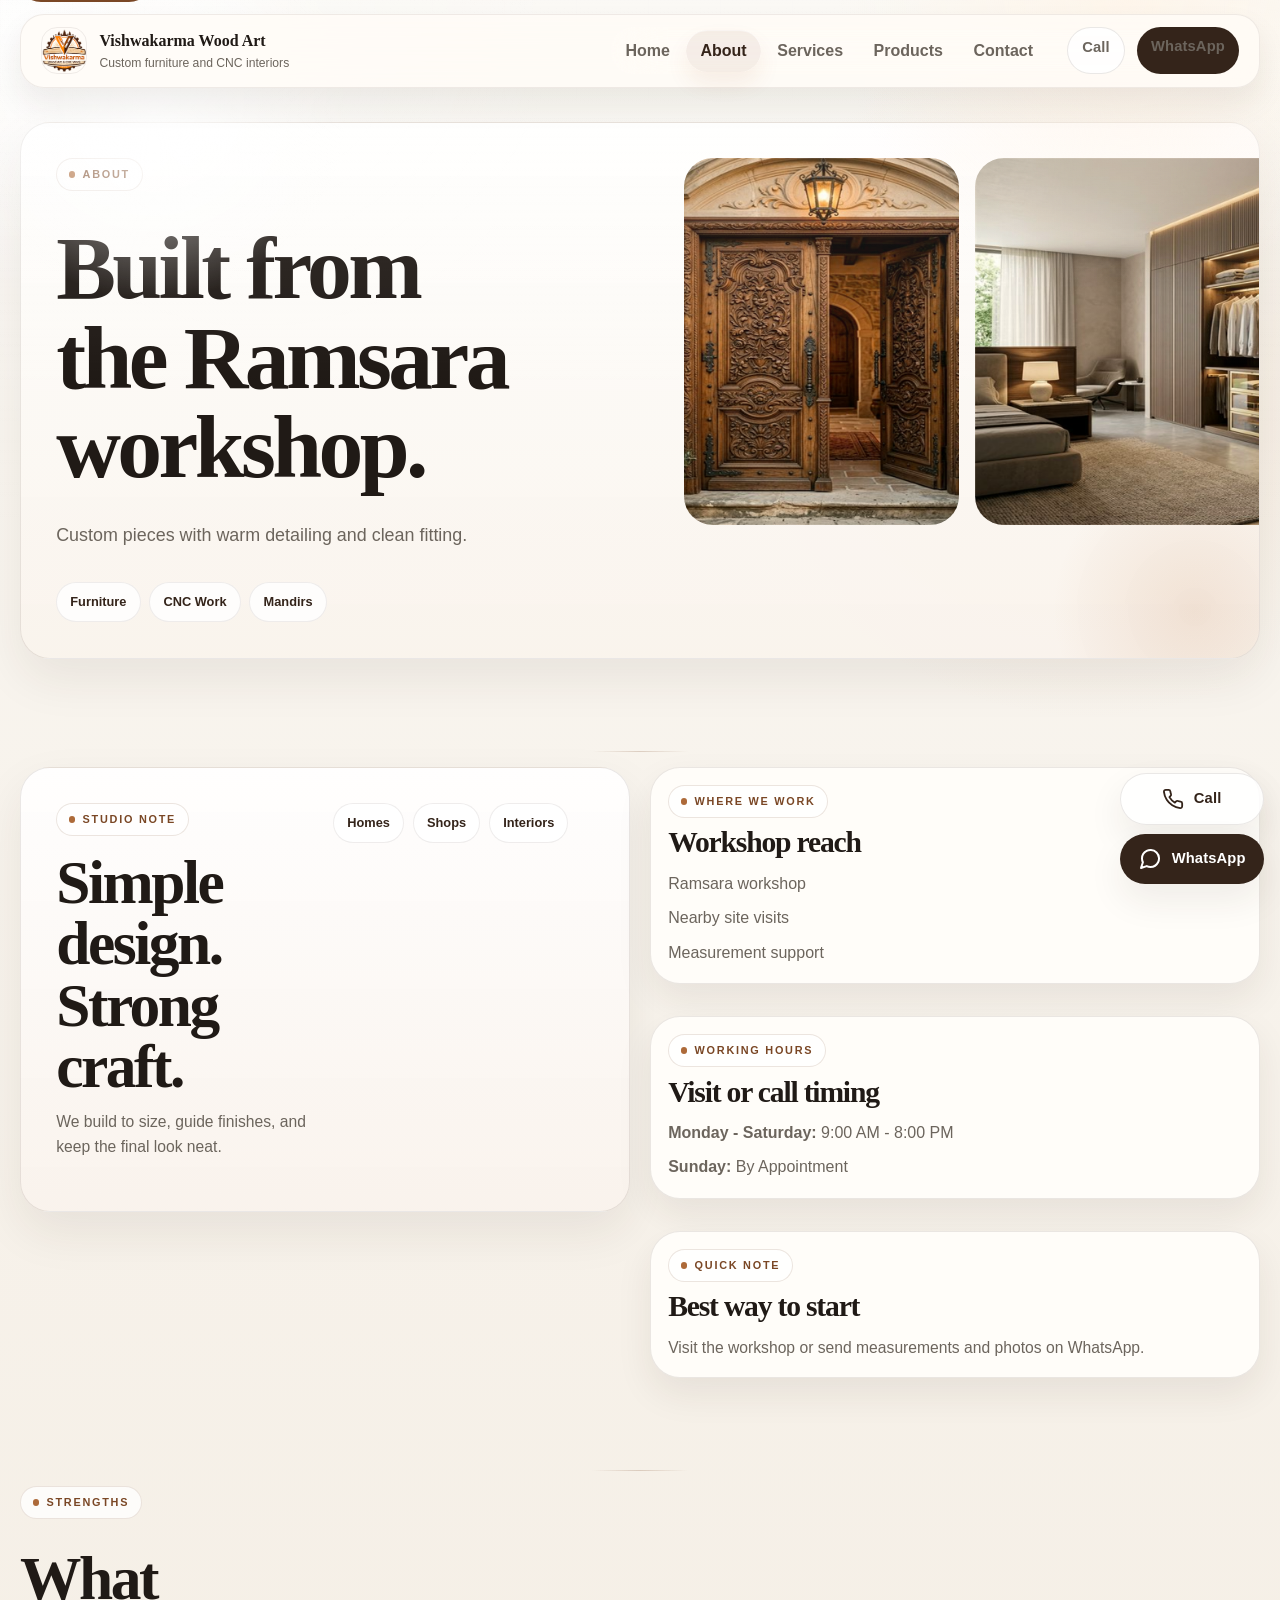
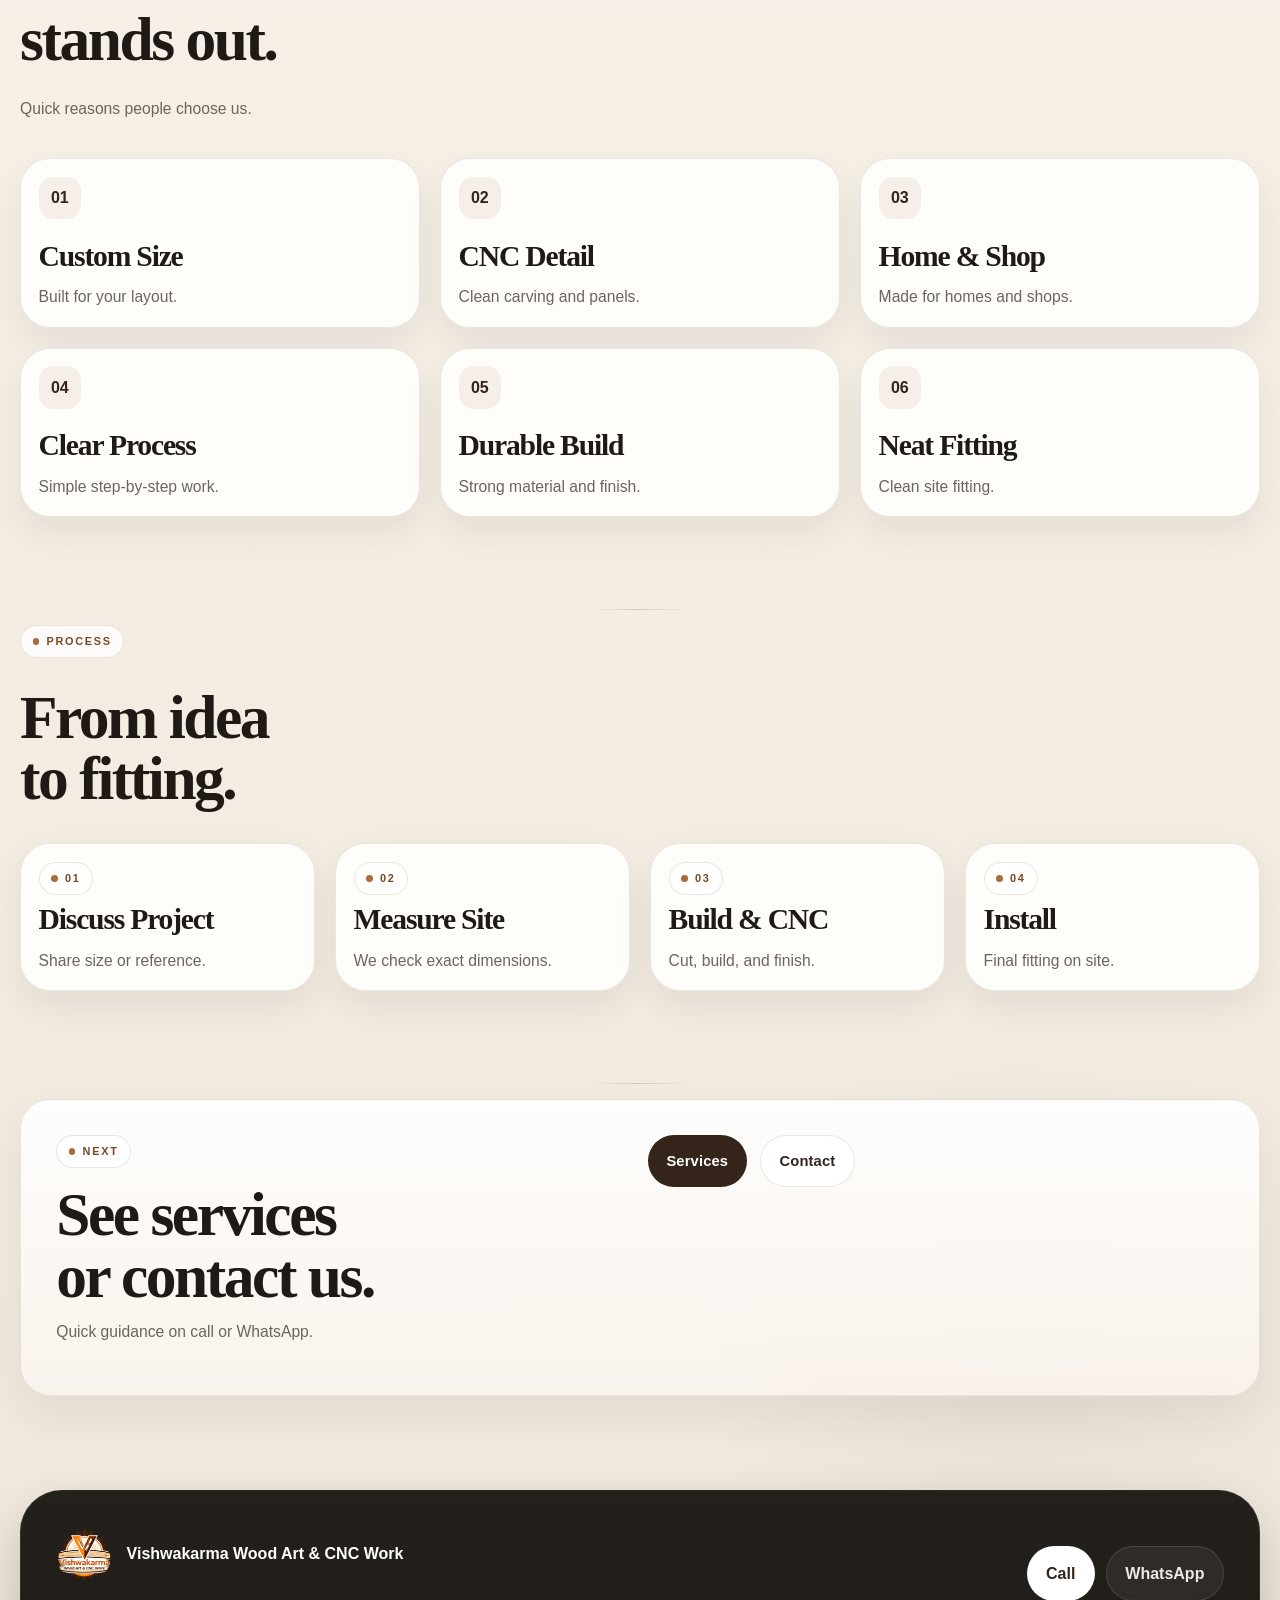
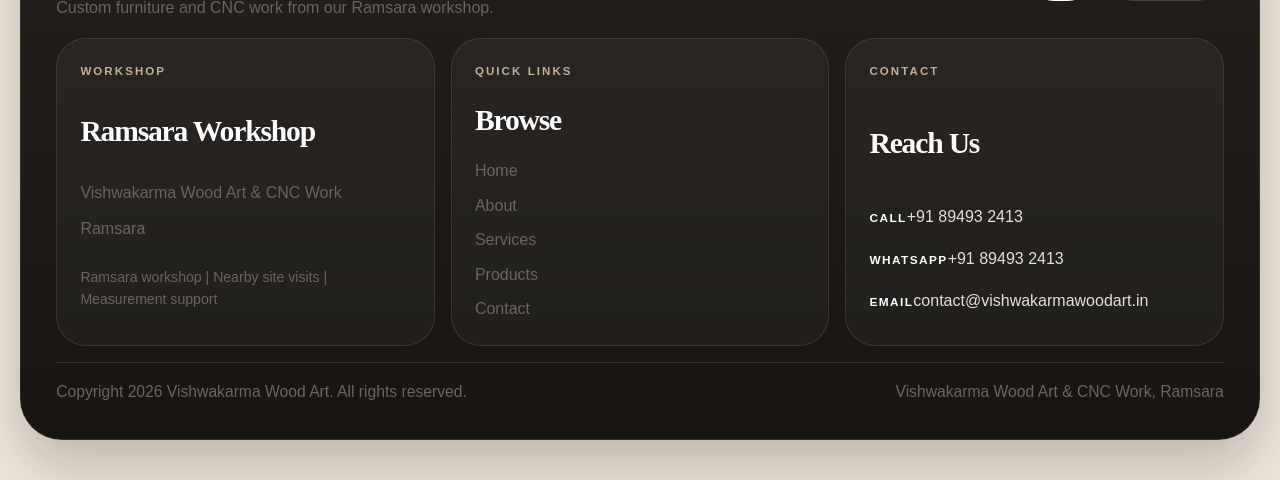
==== commit db73ffa3: "jkl" ====
--- a/about.html
+++ b/about.html
@@ -25,26 +25,27 @@
       <main id="main-content" class="site-main">
         <section class="page-hero section section--flush">
           <div class="container">
-            <div class="page-hero__frame">
-              <div>
-                <p class="eyebrow">About the Business</p>
-                <h1>Custom woodwork from our Ramsara workshop.</h1>
+            <div class="page-hero__frame page-hero__frame--editorial">
+              <div class="page-hero__copy">
+                <p class="eyebrow">About</p>
+                <h1>Built from the Ramsara workshop.</h1>
                 <p class="lead section-copy">
-                  We handle furniture, CNC work, panels, doors, mandirs, and custom interior pieces.
+                  Custom pieces with warm detailing and clean fitting.
                 </p>
+                <div class="chip-list">
+                  <span class="chip">Furniture</span>
+                  <span class="chip">CNC Work</span>
+                  <span class="chip">Mandirs</span>
+                </div>
               </div>
 
-              <div class="surface-panel cta-band">
-                <div>
-                  <p class="eyebrow">Quick View</p>
-                  <h3 data-brand-name></h3>
-                  <p data-brand-tagline></p>
-                </div>
-                <div class="chip-list">
-                  <span class="chip">Custom furniture</span>
-                  <span class="chip">CNC detailing</span>
-                  <span class="chip">Interior woodwork</span>
-                </div>
+              <div class="page-hero__gallery">
+                <figure class="page-hero__shot page-hero__shot--tall">
+                  <img src="assets/img/products/gallery/grand-entrance-door-01.png" alt="Carved entrance door sample">
+                </figure>
+                <figure class="page-hero__shot">
+                  <img src="assets/img/products/gallery/fluted-wardrobe-01.png" alt="Fluted wardrobe sample">
+                </figure>
               </div>
             </div>
           </div>
@@ -53,23 +54,19 @@
         <section class="section">
           <div class="container">
             <div class="split-layout">
-              <article class="surface-panel cta-band stack-md">
+              <article class="cta-band stack-md">
                 <div>
-                  <p class="eyebrow">Who We Are</p>
-                  <h2 class="section-title">Practical design, precise work, clean finish.</h2>
+                  <p class="eyebrow">Studio Note</p>
+                  <h2 class="section-title">Simple design. Strong craft.</h2>
                   <p>
-                    We build custom furniture and CNC work as per room size, finish choice, and site need.
-                  </p>
-                  <p>
-                    Most projects start with a call or WhatsApp message, followed by measurement and build planning.
+                    We build to size, guide finishes, and keep the final look neat.
                   </p>
                 </div>
 
-                <div>
-                  <p class="eyebrow">Focus</p>
-                  <p>
-                    Make custom work simple for homes, shops, and interior projects.
-                  </p>
+                <div class="chip-list">
+                  <span class="chip">Homes</span>
+                  <span class="chip">Shops</span>
+                  <span class="chip">Interiors</span>
                 </div>
               </article>
 
@@ -99,10 +96,10 @@
         <section class="section">
           <div class="container">
             <div class="section__header">
-              <p class="eyebrow">Craft Focus</p>
-              <h2 class="section-title">What clients usually value most.</h2>
+              <p class="eyebrow">Strengths</p>
+              <h2 class="section-title">What stands out.</h2>
               <p class="section-copy">
-                Main strengths at a glance.
+                Quick reasons people choose us.
               </p>
             </div>
 
@@ -113,8 +110,8 @@
         <section class="section">
           <div class="container">
             <div class="section__header">
-              <p class="eyebrow">How Projects Move</p>
-              <h2 class="section-title">Simple process from idea to fitting.</h2>
+              <p class="eyebrow">Process</p>
+              <h2 class="section-title">From idea to fitting.</h2>
             </div>
 
             <div class="process-grid" data-render="process"></div>
@@ -125,16 +122,16 @@
           <div class="container">
             <div class="cta-band">
               <div>
-                <p class="eyebrow">Need a Quote?</p>
-                <h2 class="section-title">See services or contact us directly.</h2>
+                <p class="eyebrow">Next</p>
+                <h2 class="section-title">See services or contact us.</h2>
                 <p class="section-copy">
-                  We can guide you quickly on call or WhatsApp.
+                  Quick guidance on call or WhatsApp.
                 </p>
               </div>
 
               <div class="cta-band__actions">
-                <a class="btn" href="services.html">See Services</a>
-                <a class="btn-outline" href="contact.html">Open Contact Page</a>
+                <a class="btn" href="services.html">Services</a>
+                <a class="btn-outline" href="contact.html">Contact</a>
               </div>
             </div>
           </div>
--- a/assets/css/base.css
+++ b/assets/css/base.css
@@ -320,3 +320,152 @@
     transform: none;
   }
 }
+
+/* UI refresh */
+:root {
+  --bg: #f5efe6;
+  --bg-deep: #e5d5bf;
+  --surface: rgba(255, 252, 247, 0.88);
+  --surface-strong: #fffdf9;
+  --surface-elevated: #ffffff;
+  --surface-dark: #1e1a17;
+  --surface-soft: rgba(255, 249, 242, 0.82);
+  --text: #201a16;
+  --muted: #6c655d;
+  --accent: #ad6a39;
+  --accent-strong: #7a4725;
+  --accent-soft: #d6a16b;
+  --accent-deep: #34241a;
+  --accent-rose: #b56f50;
+  --accent-gold: #d49a57;
+  --accent-teal: #677b69;
+  --accent-teal-soft: rgba(103, 123, 105, 0.12);
+  --glow: rgba(173, 106, 57, 0.16);
+  --line: rgba(52, 36, 26, 0.1);
+  --line-strong: rgba(52, 36, 26, 0.22);
+  --ring: rgba(122, 71, 37, 0.16);
+  --success: #4f6b58;
+  --shadow-soft: 0 20px 48px rgba(48, 33, 21, 0.08);
+  --shadow-card: 0 16px 36px rgba(48, 33, 21, 0.08);
+  --shadow-pop: 0 24px 54px rgba(48, 33, 21, 0.12);
+  --shadow-hero: 0 26px 70px rgba(48, 33, 21, 0.12);
+  --shadow-glass:
+    0 12px 32px rgba(48, 33, 21, 0.08);
+  --radius-sm: 14px;
+  --radius-md: 22px;
+  --radius-lg: 30px;
+  --radius-xl: 40px;
+  --container: min(1240px, calc(100vw - 2rem));
+  --display-font: "Iowan Old Style", "Palatino Linotype", "Book Antiqua", Georgia, serif;
+  --body-font: "Trebuchet MS", "Gill Sans", "Segoe UI", sans-serif;
+  --transition: 220ms ease;
+}
+
+body {
+  line-height: 1.6;
+  background:
+    radial-gradient(circle at top left, rgba(255, 255, 255, 0.92), transparent 18rem),
+    radial-gradient(circle at 85% 10%, rgba(214, 161, 107, 0.18), transparent 22rem),
+    radial-gradient(circle at 80% 80%, rgba(103, 123, 105, 0.08), transparent 20rem),
+    linear-gradient(180deg, #faf7f2 0%, #f5efe6 48%, #efe6da 100%);
+}
+
+body::before {
+  background-image:
+    linear-gradient(rgba(32, 26, 22, 0.04) 1px, transparent 1px),
+    linear-gradient(90deg, rgba(32, 26, 22, 0.04) 1px, transparent 1px);
+  background-size: 72px 72px;
+  opacity: 0.22;
+  mix-blend-mode: normal;
+}
+
+body::after {
+  background:
+    radial-gradient(circle at 12% 12%, rgba(255, 255, 255, 0.8), transparent 12rem),
+    radial-gradient(circle at 88% 0%, rgba(255, 243, 229, 0.68), transparent 18rem),
+    linear-gradient(180deg, rgba(255, 255, 255, 0.18), transparent 24rem);
+  opacity: 1;
+}
+
+h1,
+h2,
+h3,
+h4 {
+  line-height: 1;
+  letter-spacing: -0.04em;
+}
+
+h1 {
+  font-size: clamp(3rem, 7vw, 5.8rem);
+}
+
+h2 {
+  font-size: clamp(2rem, 4.8vw, 3.9rem);
+}
+
+h3 {
+  font-size: clamp(1.25rem, 2.6vw, 1.85rem);
+}
+
+p {
+  font-size: 0.98rem;
+  color: var(--muted);
+}
+
+.eyebrow {
+  gap: 0.45rem;
+  padding: 0.42rem 0.72rem;
+  border-color: rgba(122, 71, 37, 0.14);
+  font-size: 0.68rem;
+  letter-spacing: 0.16em;
+  background: rgba(255, 255, 255, 0.78);
+  box-shadow: none;
+}
+
+.eyebrow::before {
+  width: 0.42rem;
+  height: 0.42rem;
+  background: var(--accent);
+}
+
+.lead {
+  font-size: clamp(1rem, 2vw, 1.12rem);
+  line-height: 1.7;
+}
+
+.section-title {
+  max-width: 13ch;
+}
+
+.section-copy {
+  max-width: 48ch;
+}
+
+.surface-panel {
+  border-radius: var(--radius-lg);
+  background: var(--surface-strong);
+  backdrop-filter: blur(12px);
+  box-shadow: var(--shadow-soft);
+}
+
+.chip-list {
+  gap: 0.55rem;
+}
+
+.chip {
+  padding: 0.55rem 0.82rem;
+  border-color: rgba(52, 36, 26, 0.08);
+  font-size: 0.8rem;
+  color: var(--accent-deep);
+  background: rgba(255, 255, 255, 0.84);
+  box-shadow: none;
+}
+
+a:focus-visible,
+button:focus-visible,
+input:focus-visible,
+textarea:focus-visible,
+select:focus-visible {
+  outline: 2px solid rgba(122, 71, 37, 0.28);
+  outline-offset: 3px;
+}
--- a/assets/css/layout.css
+++ b/assets/css/layout.css
@@ -52,6 +52,10 @@
   gap: 1rem;
   margin-bottom: 1.75rem;
   max-width: 44rem;
+}
+
+.section__header--inline {
+  max-width: none;
 }
 
 .stack-lg {
@@ -193,6 +197,7 @@
 .feature-grid,
 .service-grid,
 .product-grid,
+.category-browser,
 .testimonial-grid,
 .faq-grid,
 .contact-grid,
@@ -215,6 +220,11 @@
   margin-bottom: 1.5rem;
 }
 
+.catalog-hero-panel__points {
+  display: grid;
+  gap: 0.85rem;
+}
+
 .showcase-panel__header {
   margin-bottom: 0;
 }
@@ -329,3 +339,57 @@
     radial-gradient(circle at top right, rgba(255, 255, 255, 0.22), transparent 16rem),
     linear-gradient(180deg, rgba(255, 255, 255, 0.08), transparent 22%);
 }
+
+/* UI refresh */
+.site-main {
+  gap: clamp(3.5rem, 6vw, 5.75rem);
+  padding-bottom: 5rem;
+}
+
+.section {
+  padding-bottom: 0.25rem;
+}
+
+.section:not(.section--flush)::before {
+  top: -1rem;
+  width: min(6rem, 24vw);
+  background: linear-gradient(90deg, transparent, rgba(122, 71, 37, 0.22), transparent);
+}
+
+.section__header {
+  gap: 0.8rem;
+  margin-bottom: 1.35rem;
+  max-width: 38rem;
+}
+
+.hero {
+  padding-top: 0.8rem;
+}
+
+.hero__frame,
+.page-hero__frame {
+  padding: 1.1rem;
+}
+
+.split-layout,
+.two-column-copy,
+.showcase-panel__top {
+  gap: 1.2rem;
+}
+
+.section-panel,
+.cta-band {
+  padding: 1.3rem;
+}
+
+.footer-grid {
+  gap: 1rem;
+}
+
+.footer-topline,
+.catalog-hero-panel__points,
+.page-hero__gallery,
+.hero-stage__gallery {
+  display: grid;
+  gap: 1rem;
+}
--- a/assets/css/components.css
+++ b/assets/css/components.css
@@ -1061,14 +1061,11 @@
   pointer-events: none;
 }
 
-.footer-shell p,
-.footer-shell li,
-.footer-shell a {
+:where(.footer-shell) :where(p, li, a) {
   color: rgba(255, 249, 242, 0.72);
 }
 
-.footer-shell h3,
-.footer-shell strong {
+:where(.footer-shell) :where(h3, strong) {
   color: #fff;
 }
 
@@ -1330,14 +1327,11 @@
   box-shadow: var(--shadow-card);
 }
 
-.quote-slab p,
-.quote-slab li,
-.quote-slab span {
+:where(.quote-slab) :where(p, li, span) {
   color: rgba(255, 249, 242, 0.72);
 }
 
-.quote-slab strong,
-.quote-slab h3 {
+:where(.quote-slab) :where(strong, h3) {
   color: #fff;
 }
 
@@ -1346,23 +1340,55 @@
   gap: 0.45rem;
 }
 
+.quote-slab__headline h3 {
+  max-width: 16ch;
+}
+
 .quote-slab__stat {
   display: grid;
-  grid-template-columns: repeat(3, minmax(0, 1fr));
+  grid-template-columns: repeat(2, minmax(0, 1fr));
   gap: 0.85rem;
 }
 
 .quote-slab__stat li {
-  padding: 0.9rem 0.8rem;
+  position: relative;
+  overflow: hidden;
+  display: grid;
+  gap: 0.3rem;
+  min-height: 8.4rem;
+  padding: 1rem 0.95rem;
   border: 1px solid rgba(255, 249, 242, 0.08);
   border-radius: 1rem;
-  background: rgba(255, 255, 255, 0.04);
+  background:
+    linear-gradient(180deg, rgba(255, 255, 255, 0.08), rgba(255, 255, 255, 0.03)),
+    rgba(255, 255, 255, 0.04);
+}
+
+.quote-slab__stat li:last-child {
+  grid-column: 1 / -1;
+}
+
+.quote-slab__meta {
+  display: inline-flex;
+  align-items: center;
+  width: fit-content;
+  margin-bottom: 0.1rem;
+  padding: 0.28rem 0.55rem;
+  border: 1px solid rgba(255, 249, 242, 0.1);
+  border-radius: 999px;
+  font-size: 0.68rem;
+  font-weight: 700;
+  letter-spacing: 0.12em;
+  text-transform: uppercase;
+  color: rgba(255, 249, 242, 0.64);
+  background: rgba(255, 255, 255, 0.05);
 }
 
 .quote-slab__stat strong {
   display: block;
-  margin-bottom: 0.25rem;
-  font-size: 1.15rem;
+  margin-bottom: 0.1rem;
+  font-size: 1.18rem;
+  line-height: 1.15;
   font-family: var(--display-font);
 }
 
@@ -1891,3 +1917,1046 @@
 .footer-links--contact a:focus-visible {
   color: #fff;
 }
+
+.catalog-hero-panel {
+  align-content: start;
+}
+
+.catalog-hero-panel__intro {
+  display: grid;
+  gap: 0.65rem;
+}
+
+.catalog-point {
+  display: grid;
+  gap: 0.28rem;
+  padding: 1rem 1.05rem;
+  border: 1px solid rgba(92, 63, 35, 0.12);
+  border-radius: 1.2rem;
+  background:
+    linear-gradient(180deg, rgba(255, 255, 255, 0.72), rgba(255, 236, 214, 0.4)),
+    rgba(255, 249, 242, 0.76);
+  box-shadow:
+    inset 0 1px 0 rgba(255, 255, 255, 0.72),
+    0 16px 26px rgba(58, 34, 13, 0.08);
+}
+
+.catalog-point strong {
+  color: var(--accent-deep);
+  font-family: var(--display-font);
+  font-size: 1.05rem;
+}
+
+.catalog-point span {
+  color: var(--muted);
+  font-size: 0.92rem;
+}
+
+.category-card {
+  width: 100%;
+  position: relative;
+  overflow: hidden;
+  display: grid;
+  gap: 0.9rem;
+  padding: 0.9rem;
+  font: inherit;
+  color: inherit;
+  cursor: pointer;
+  border: 1px solid rgba(92, 63, 35, 0.12);
+  border-radius: 1.45rem;
+  text-align: left;
+  appearance: none;
+  background:
+    linear-gradient(180deg, rgba(255, 255, 255, 0.82), rgba(255, 238, 221, 0.52)),
+    radial-gradient(circle at top right, rgba(31, 138, 122, 0.09), transparent 10rem),
+    rgba(255, 249, 242, 0.86);
+  box-shadow:
+    inset 0 1px 0 rgba(255, 255, 255, 0.72),
+    0 18px 30px rgba(58, 34, 13, 0.1);
+  transition:
+    transform var(--transition),
+    box-shadow var(--transition),
+    border-color var(--transition);
+}
+
+.category-card:hover,
+.category-card:focus-visible,
+.category-card.is-active {
+  transform: translateY(-4px);
+  border-color: rgba(161, 74, 31, 0.24);
+  box-shadow:
+    inset 0 1px 0 rgba(255, 255, 255, 0.72),
+    0 24px 38px rgba(58, 34, 13, 0.14);
+}
+
+.category-card.is-active {
+  background:
+    linear-gradient(180deg, rgba(255, 255, 255, 0.88), rgba(255, 229, 198, 0.56)),
+    radial-gradient(circle at top right, rgba(201, 93, 75, 0.12), transparent 11rem),
+    rgba(255, 248, 239, 0.9);
+}
+
+.category-card__media {
+  position: relative;
+  overflow: hidden;
+  display: block;
+  aspect-ratio: 4 / 3;
+  border-radius: 1.1rem;
+  background:
+    linear-gradient(135deg, rgba(255, 246, 234, 0.96), rgba(230, 197, 154, 0.86));
+}
+
+.category-card__media img,
+.category-card__placeholder {
+  width: 100%;
+  height: 100%;
+}
+
+.category-card__media img {
+  display: block;
+  object-fit: cover;
+  transition: transform 0.45s ease;
+}
+
+.category-card:hover .category-card__media img,
+.category-card:focus-visible .category-card__media img,
+.category-card.is-active .category-card__media img {
+  transform: scale(1.05);
+}
+
+.category-card__placeholder {
+  display: grid;
+  place-items: center;
+  color: var(--accent-deep);
+  font-family: var(--display-font);
+  font-size: clamp(2rem, 4vw, 2.8rem);
+}
+
+.category-card__content {
+  display: grid;
+  gap: 0.28rem;
+}
+
+.category-card__count {
+  color: var(--accent-strong);
+  font-size: 0.72rem;
+  font-weight: 700;
+  letter-spacing: 0.14em;
+  text-transform: uppercase;
+}
+
+.category-card__content strong {
+  font-size: 1.15rem;
+  color: var(--text);
+}
+
+.category-card__note {
+  color: var(--muted);
+  font-size: 0.92rem;
+}
+
+.filter-group--compact {
+  align-items: center;
+}
+
+.product-grid--catalog .product-card {
+  gap: 1rem;
+  padding: 1.1rem;
+}
+
+.product-gallery {
+  position: relative;
+  display: grid;
+  gap: 0.75rem;
+  overflow: visible;
+  border-radius: 0;
+}
+
+.product-gallery__hero {
+  display: block;
+  width: 100%;
+  position: relative;
+  padding: 0;
+  border: 0;
+  color: inherit;
+  cursor: pointer;
+  text-align: left;
+  appearance: none;
+  background: transparent;
+}
+
+.product-gallery__frame {
+  position: relative;
+  overflow: hidden;
+  display: block;
+  aspect-ratio: 3 / 4;
+  padding: 0.85rem;
+  border: 1px solid rgba(92, 63, 35, 0.12);
+  border-radius: 1.4rem;
+  background:
+    linear-gradient(180deg, rgba(255, 255, 255, 0.84), rgba(247, 229, 207, 0.58)),
+    radial-gradient(circle at top right, rgba(31, 138, 122, 0.08), transparent 10rem),
+    rgba(255, 249, 242, 0.84);
+  box-shadow:
+    inset 0 1px 0 rgba(255, 255, 255, 0.78),
+    0 18px 30px rgba(58, 34, 13, 0.12);
+}
+
+.product-gallery__hero img {
+  width: 100%;
+  height: 100%;
+  object-fit: contain;
+  border-radius: 1rem;
+  background: rgba(255, 255, 255, 0.7);
+  transition: transform 0.45s ease;
+}
+
+.product-gallery__hero:hover img,
+.product-gallery__hero:focus-visible img {
+  transform: scale(1.03);
+}
+
+.product-gallery__overlay {
+  position: absolute;
+  left: 1rem;
+  right: 1rem;
+  bottom: 1rem;
+  display: inline-flex;
+  align-items: center;
+  justify-content: center;
+  min-height: 2.8rem;
+  padding: 0.55rem 0.8rem;
+  border-radius: 999px;
+  color: #fff;
+  font-size: 0.75rem;
+  font-weight: 700;
+  letter-spacing: 0.08em;
+  text-transform: uppercase;
+  background: rgba(36, 24, 15, 0.76);
+  box-shadow: 0 12px 18px rgba(17, 11, 7, 0.16);
+}
+
+.product-gallery__thumbs {
+  display: grid;
+  grid-template-columns: repeat(3, minmax(0, 1fr));
+  gap: 0.65rem;
+}
+
+.product-gallery__thumb {
+  display: block;
+  width: 100%;
+  overflow: hidden;
+  padding: 0.35rem;
+  border: 1px solid rgba(92, 63, 35, 0.12);
+  border-radius: 1rem;
+  cursor: pointer;
+  appearance: none;
+  background:
+    linear-gradient(180deg, rgba(255, 255, 255, 0.72), rgba(255, 238, 220, 0.48)),
+    rgba(255, 249, 242, 0.8);
+  box-shadow:
+    inset 0 1px 0 rgba(255, 255, 255, 0.74),
+    0 12px 22px rgba(58, 34, 13, 0.09);
+  transition:
+    transform var(--transition),
+    border-color var(--transition),
+    box-shadow var(--transition);
+}
+
+.product-gallery__thumb:hover,
+.product-gallery__thumb:focus-visible {
+  transform: translateY(-3px);
+  border-color: rgba(161, 74, 31, 0.26);
+  box-shadow:
+    inset 0 1px 0 rgba(255, 255, 255, 0.74),
+    0 18px 26px rgba(58, 34, 13, 0.12);
+}
+
+.product-gallery__thumb img {
+  display: block;
+  width: 100%;
+  aspect-ratio: 1 / 1;
+  object-fit: cover;
+  border-radius: 0.75rem;
+}
+
+.product-gallery__badge {
+  top: 0.75rem;
+  right: 0.75rem;
+}
+
+.product-card__body {
+  display: grid;
+  gap: 0.85rem;
+}
+
+.product-card__header {
+  display: flex;
+  flex-wrap: wrap;
+  align-items: center;
+  justify-content: space-between;
+  gap: 0.65rem 1rem;
+}
+
+.product-card__header .eyebrow {
+  margin: 0;
+}
+
+.product-card__tag {
+  display: inline-flex;
+  align-items: center;
+  padding: 0.45rem 0.78rem;
+  border: 1px solid rgba(161, 74, 31, 0.12);
+  border-radius: 999px;
+  color: var(--accent-strong);
+  font-size: 0.74rem;
+  font-weight: 700;
+  background:
+    linear-gradient(180deg, rgba(255, 255, 255, 0.72), rgba(255, 234, 210, 0.4)),
+    rgba(255, 249, 242, 0.72);
+}
+
+.product-meta {
+  grid-template-columns: 1fr;
+}
+
+.product-meta li {
+  display: grid;
+  gap: 0.2rem;
+}
+
+.product-meta strong {
+  color: var(--accent-strong);
+  font-size: 0.72rem;
+  font-weight: 700;
+  letter-spacing: 0.12em;
+  text-transform: uppercase;
+}
+
+.product-meta span {
+  color: var(--text);
+}
+
+.product-card__actions {
+  display: flex;
+  flex-wrap: wrap;
+  gap: 0.8rem;
+  align-items: center;
+}
+
+.product-card__action {
+  min-width: fit-content;
+}
+
+.empty-state {
+  margin-top: 1.25rem;
+}
+
+/* UI refresh */
+.hero-card::before,
+.service-card::before,
+.product-card::before,
+.detail-card::before,
+.metric-card::before,
+.metric-card::after,
+.feature-card::after,
+.service-card::after,
+.product-card::after,
+.testimonial-card::after,
+.contact-card::after,
+.detail-card::after,
+.hero__micro-card::after,
+.section-panel::before,
+.section-panel::after,
+.cta-band::before,
+.cta-band::after,
+.footer-shell::before,
+.showcase-panel__spotlight::after {
+  display: none;
+}
+
+.btn,
+.btn-outline,
+.btn-ghost,
+.filter-btn,
+.nav-cta,
+.floating-cta__link {
+  min-height: 2.95rem;
+  padding: 0.82rem 1.15rem;
+  border-radius: 999px;
+  font-size: 0.92rem;
+  font-weight: 700;
+  box-shadow: none;
+  backdrop-filter: none;
+}
+
+.btn::before,
+.btn-outline::before,
+.filter-btn::before,
+.nav-cta::before,
+.floating-cta__link::before {
+  display: none;
+}
+
+.btn,
+.nav-cta--solid,
+.floating-cta__link--whatsapp {
+  background: var(--accent-deep);
+  color: #fff;
+}
+
+.btn-outline,
+.nav-cta--outline,
+.filter-btn,
+.floating-cta__link--call {
+  border: 1px solid var(--line);
+  color: var(--accent-deep);
+  background: rgba(255, 255, 255, 0.84);
+}
+
+.btn:hover,
+.btn:focus-visible,
+.btn-outline:hover,
+.btn-outline:focus-visible,
+.filter-btn:hover,
+.filter-btn:focus-visible,
+.nav-cta:hover,
+.nav-cta:focus-visible,
+.floating-cta__link:hover,
+.floating-cta__link:focus-visible {
+  transform: translateY(-2px);
+  box-shadow: 0 12px 22px rgba(48, 33, 21, 0.08);
+}
+
+.btn-ghost {
+  color: var(--accent-strong);
+}
+
+.btn-ghost::after {
+  content: "+";
+  font-size: 1rem;
+}
+
+.header-wrap {
+  padding-top: 0.85rem;
+}
+
+.header-wrap.is-scrolled {
+  padding: 0.45rem 0 0.15rem;
+}
+
+.header-shell {
+  padding: 0.78rem 0.95rem;
+  border: 1px solid rgba(52, 36, 26, 0.08);
+  border-radius: 1.5rem;
+  background: rgba(255, 252, 247, 0.82);
+  box-shadow: 0 16px 30px rgba(48, 33, 21, 0.08);
+  backdrop-filter: blur(18px);
+}
+
+.header-wrap.is-scrolled .header-shell {
+  padding: 0.68rem 0.95rem;
+  background: rgba(255, 252, 247, 0.9);
+  box-shadow: 0 18px 36px rgba(48, 33, 21, 0.1);
+}
+
+.brand-mark {
+  gap: 0.75rem;
+}
+
+.brand-mark img {
+  width: 2.9rem;
+  height: 2.9rem;
+  border: 1px solid rgba(52, 36, 26, 0.08);
+  border-radius: 1rem;
+  box-shadow: none;
+}
+
+.brand-mark:hover img {
+  transform: scale(1.04);
+  box-shadow: none;
+}
+
+.brand-mark__title {
+  font-size: 1rem;
+}
+
+.brand-mark__subtitle {
+  font-size: 0.76rem;
+}
+
+.site-nav {
+  border: 1px solid rgba(52, 36, 26, 0.08);
+  border-radius: 1.4rem;
+  background: rgba(255, 252, 247, 0.96);
+  box-shadow: 0 18px 32px rgba(48, 33, 21, 0.1);
+}
+
+.site-nav a {
+  padding: 0.52rem 0.88rem;
+  color: var(--muted);
+}
+
+.site-nav a::before {
+  background: rgba(122, 71, 37, 0.08);
+}
+
+.site-nav a:hover,
+.site-nav a:focus-visible,
+.site-nav a[aria-current="page"] {
+  color: var(--accent-deep);
+  transform: none;
+}
+
+.nav-toggle {
+  width: 2.9rem;
+  height: 2.9rem;
+  border-radius: 1rem;
+  box-shadow: none;
+}
+
+.mobile-bottom-nav {
+  border-radius: 1.5rem;
+  background: rgba(255, 252, 247, 0.94);
+  box-shadow: 0 22px 34px rgba(48, 33, 21, 0.14);
+}
+
+.mobile-bottom-nav__link::before,
+.mobile-bottom-nav__link::after {
+  display: none;
+}
+
+.mobile-bottom-nav__link:hover,
+.mobile-bottom-nav__link:focus-visible,
+.mobile-bottom-nav__link[aria-current="page"] {
+  transform: none;
+  color: var(--accent-deep);
+}
+
+.mobile-bottom-nav__link:hover .mobile-bottom-nav__icon,
+.mobile-bottom-nav__link:focus-visible .mobile-bottom-nav__icon,
+.mobile-bottom-nav__link[aria-current="page"] .mobile-bottom-nav__icon {
+  background: rgba(122, 71, 37, 0.08);
+  box-shadow: none;
+}
+
+.hero-badge {
+  padding: 0.55rem 0.82rem;
+  border: 1px solid rgba(52, 36, 26, 0.08);
+  color: var(--accent-deep);
+  background: rgba(255, 255, 255, 0.84);
+  box-shadow: none;
+}
+
+.hero__frame,
+.page-hero__frame,
+.section-panel,
+.cta-band,
+.hero-card,
+.metric-card,
+.feature-card,
+.service-card,
+.product-card,
+.testimonial-card,
+.faq-item,
+.contact-card,
+.detail-card,
+.footer-card,
+.page-note,
+.hero__micro-card,
+.atelier-board,
+.quote-slab,
+.craft-ribbon__item,
+.catalog-point {
+  border: 1px solid var(--line);
+  border-radius: var(--radius-lg);
+  background: var(--surface-strong);
+  box-shadow: var(--shadow-card);
+  backdrop-filter: none;
+}
+
+.hero__frame,
+.page-hero__frame,
+.section-panel,
+.cta-band,
+.craft-ribbon {
+  background: linear-gradient(180deg, rgba(255, 255, 255, 0.9), rgba(249, 243, 236, 0.92));
+  box-shadow: var(--shadow-soft);
+}
+
+.hero-stage {
+  border-radius: calc(var(--radius-xl) + 0.2rem);
+}
+
+.hero-stage__copy {
+  gap: 1.15rem;
+  padding: 1.3rem 1rem 1rem;
+}
+
+.hero-stage__visual {
+  gap: 0;
+  padding: 0.4rem;
+}
+
+.chip-list--hero .chip {
+  background: rgba(255, 248, 241, 0.94);
+}
+
+.hero-stage__mini {
+  display: grid;
+  gap: 0.8rem;
+}
+
+.hero-stage__signal {
+  display: grid;
+  gap: 0.2rem;
+  padding: 0.9rem 1rem;
+  border: 1px solid var(--line);
+  border-radius: 1.2rem;
+  background: rgba(255, 255, 255, 0.78);
+}
+
+.hero-stage__signal strong {
+  font-family: var(--display-font);
+  font-size: 1.1rem;
+  color: var(--accent-deep);
+}
+
+.hero-stage__signal span {
+  color: var(--muted);
+  font-size: 0.92rem;
+}
+
+.hero-stage__gallery {
+  grid-template-columns: repeat(2, minmax(0, 1fr));
+}
+
+.hero-stage__card,
+.page-hero__shot {
+  position: relative;
+  overflow: hidden;
+  margin: 0;
+  border-radius: 1.8rem;
+  background: #ebe1d3;
+}
+
+.hero-stage__card {
+  min-height: 15rem;
+}
+
+.hero-stage__card--wide {
+  grid-column: 1 / -1;
+  min-height: 19rem;
+}
+
+.hero-stage__card--tall {
+  min-height: 25rem;
+}
+
+.hero-stage__card img,
+.page-hero__shot img {
+  width: 100%;
+  height: 100%;
+  object-fit: cover;
+}
+
+.hero-stage__card figcaption {
+  position: absolute;
+  left: 1rem;
+  bottom: 1rem;
+  padding: 0.5rem 0.72rem;
+  border-radius: 999px;
+  color: #fff;
+  font-size: 0.78rem;
+  font-weight: 700;
+  background: rgba(32, 26, 22, 0.72);
+}
+
+.hero-stage__note {
+  display: grid;
+  gap: 0.8rem;
+  padding: 1.15rem;
+  border: 1px solid rgba(255, 255, 255, 0.06);
+  border-radius: 1.8rem;
+  color: rgba(255, 250, 244, 0.92);
+  background: linear-gradient(180deg, #2b241d, #1e1a17);
+  box-shadow: var(--shadow-pop);
+}
+
+.hero-stage__note .eyebrow {
+  color: rgba(255, 250, 244, 0.92);
+  border-color: rgba(255, 255, 255, 0.12);
+  background: rgba(255, 255, 255, 0.08);
+}
+
+.hero-stage__note .eyebrow::before {
+  background: var(--accent-soft);
+}
+
+.hero-stage__note h3,
+.hero-stage__note p,
+.hero-stage__note span,
+.hero-stage__note strong {
+  color: inherit;
+}
+
+.hero-stage__note .metric-card {
+  min-height: 0;
+  padding: 0.95rem;
+  border-color: rgba(255, 255, 255, 0.08);
+  background: rgba(255, 255, 255, 0.05);
+  box-shadow: none;
+}
+
+.page-hero__frame--editorial {
+  align-items: center;
+}
+
+.page-hero__copy {
+  display: grid;
+  gap: 1rem;
+  align-content: start;
+}
+
+.page-hero__gallery {
+  grid-template-columns: repeat(2, minmax(0, 1fr));
+  align-items: stretch;
+}
+
+.page-hero__shot {
+  aspect-ratio: 4 / 3;
+}
+
+.page-hero__shot--tall {
+  aspect-ratio: 3 / 4;
+}
+
+.page-hero__shot--wide {
+  aspect-ratio: 16 / 11;
+}
+
+.page-hero__contact-tile {
+  display: grid;
+  gap: 0.5rem;
+  align-content: start;
+  padding: 1.1rem;
+  border: 1px solid var(--line);
+  border-radius: 1.6rem;
+  background: rgba(255, 255, 255, 0.74);
+}
+
+.page-note {
+  border-left-width: 0;
+  padding: 1rem;
+  background: rgba(255, 255, 255, 0.76);
+  box-shadow: none;
+}
+
+.craft-ribbon {
+  gap: 0.8rem;
+  padding: 0.9rem;
+  border-radius: var(--radius-lg);
+  background: transparent;
+  box-shadow: none;
+}
+
+.craft-ribbon::before {
+  display: none;
+}
+
+.craft-ribbon__item {
+  padding: 1rem;
+  background: rgba(255, 255, 255, 0.8);
+  box-shadow: none;
+}
+
+.craft-ribbon__item strong {
+  font-size: 1.1rem;
+}
+
+.feature-card,
+.service-card,
+.testimonial-card,
+.contact-card,
+.detail-card,
+.metric-card {
+  padding: 1.1rem;
+  min-height: 100%;
+  box-shadow: var(--shadow-card);
+}
+
+.feature-card:hover,
+.service-card:hover,
+.product-card:hover,
+.testimonial-card:hover,
+.contact-card:hover,
+.detail-card:hover,
+.metric-card:hover {
+  transform: translateY(-4px);
+  box-shadow: var(--shadow-pop);
+}
+
+.card-icon {
+  width: 2.65rem;
+  height: 2.65rem;
+  margin-bottom: 0.75rem;
+  border-radius: 0.9rem;
+  color: var(--accent-deep);
+  background: rgba(122, 71, 37, 0.08);
+  box-shadow: none;
+}
+
+.feature-card:hover .card-icon,
+.service-card:hover .card-icon,
+.contact-card:hover .card-icon,
+.detail-card:hover .card-icon {
+  transform: none;
+  background: rgba(122, 71, 37, 0.12);
+}
+
+.metric-card strong {
+  font-size: 1.15rem;
+  color: var(--accent-deep);
+}
+
+.service-card__lead {
+  display: flex;
+  align-items: center;
+  justify-content: space-between;
+  gap: 0.75rem;
+}
+
+.service-card__label {
+  color: var(--accent-strong);
+  font-size: 0.68rem;
+  font-weight: 700;
+  letter-spacing: 0.16em;
+  text-transform: uppercase;
+}
+
+.service-card__tags {
+  display: flex;
+  flex-wrap: wrap;
+  gap: 0.5rem;
+  margin-top: auto;
+}
+
+.service-card__tag {
+  padding: 0.42rem 0.65rem;
+  border: 1px solid rgba(52, 36, 26, 0.08);
+  border-radius: 999px;
+  font-size: 0.78rem;
+  font-weight: 700;
+  color: var(--accent-deep);
+  background: rgba(247, 241, 233, 0.9);
+}
+
+.list-check {
+  display: flex;
+  flex-wrap: wrap;
+  gap: 0.6rem;
+  margin-top: 0;
+}
+
+.list-check li {
+  align-items: center;
+  padding: 0.55rem 0.8rem;
+  border: 1px solid var(--line);
+  border-radius: 999px;
+  color: var(--accent-deep);
+  background: rgba(255, 255, 255, 0.78);
+}
+
+.list-check li::before {
+  display: none;
+}
+
+.contact-card--action {
+  gap: 0.9rem;
+}
+
+.contact-card__row {
+  display: grid;
+  grid-template-columns: auto minmax(0, 1fr);
+  gap: 0.85rem;
+  align-items: start;
+}
+
+.contact-card__link {
+  width: fit-content;
+}
+
+.faq-item {
+  background: rgba(255, 255, 255, 0.78);
+  box-shadow: var(--shadow-card);
+}
+
+.faq-item summary {
+  padding: 0.95rem 1rem;
+}
+
+.faq-item p {
+  padding: 0 1rem 1rem;
+}
+
+.product-card {
+  padding: 1rem;
+  background: var(--surface-strong);
+}
+
+.product-grid--featured-home .product-card,
+.product-grid--catalog .product-card {
+  padding: 1rem;
+}
+
+.product-gallery__frame,
+.product-gallery__thumb,
+.category-card,
+.catalog-point {
+  box-shadow: none;
+}
+
+.product-gallery__frame {
+  padding: 0.7rem;
+  background: #f2ece3;
+}
+
+.product-gallery__hero img {
+  background: #fff;
+}
+
+.product-gallery__overlay {
+  background: rgba(32, 26, 22, 0.76);
+}
+
+.product-gallery__thumb {
+  padding: 0.3rem;
+  background: rgba(255, 255, 255, 0.78);
+}
+
+.product-card__header {
+  align-items: start;
+}
+
+.product-card__tag,
+.product-meta li,
+.filter-btn.is-active,
+.category-card.is-active {
+  box-shadow: none;
+}
+
+.product-card__tag {
+  background: rgba(122, 71, 37, 0.08);
+}
+
+.product-meta li {
+  background: rgba(255, 255, 255, 0.72);
+}
+
+.filter-group {
+  gap: 0.55rem;
+}
+
+.filter-btn.is-active {
+  border-color: transparent;
+  background: var(--accent-deep);
+  color: #fff;
+}
+
+.showcase-panel {
+  padding: 1.3rem;
+}
+
+.showcase-panel__spotlight {
+  padding: 1.1rem;
+  color: #fff;
+  background: linear-gradient(180deg, #2c251e, #1f1a17);
+  box-shadow: none;
+}
+
+.showcase-panel__kicker,
+.showcase-panel__note {
+  color: rgba(255, 244, 236, 0.72);
+}
+
+.showcase-panel__spotlight .chip {
+  color: #fff;
+  border-color: rgba(255, 255, 255, 0.12);
+  background: rgba(255, 255, 255, 0.08);
+}
+
+.map-shell {
+  min-height: 360px;
+  border-radius: var(--radius-lg);
+  background: #e9dfd3;
+  box-shadow: var(--shadow-card);
+}
+
+.floating-cta {
+  gap: 0.55rem;
+}
+
+.floating-cta__link {
+  min-height: 3rem;
+  box-shadow: var(--shadow-card);
+}
+
+.floating-cta__link--whatsapp {
+  animation: none;
+}
+
+.site-footer {
+  padding: 0.6rem 0 2.5rem;
+}
+
+.footer-shell {
+  padding: 1.4rem;
+  border-radius: calc(var(--radius-xl) + 0.1rem);
+  background: linear-gradient(180deg, #24201c, #171412);
+  box-shadow: 0 26px 56px rgba(17, 11, 7, 0.22);
+}
+
+.footer-topline {
+  margin-bottom: 1.1rem;
+}
+
+.footer-lead {
+  gap: 0.8rem;
+}
+
+.footer-action-row {
+  gap: 0.7rem;
+}
+
+.footer-shell .footer-action {
+  min-height: 2.9rem;
+  border-color: rgba(255, 255, 255, 0.12);
+}
+
+.footer-shell .footer-action--primary {
+  background: #fff;
+  color: var(--accent-deep);
+  box-shadow: none;
+}
+
+.footer-shell .footer-action--secondary {
+  background: rgba(255, 255, 255, 0.06);
+}
+
+.footer-grid--compact {
+  gap: 1rem;
+}
+
+.footer-shell .footer-card {
+  background: rgba(255, 255, 255, 0.04);
+  box-shadow: none;
+}
+
+.footer-inline-note {
+  margin-top: 0.4rem;
+  font-size: 0.88rem;
+}
+
+.footer-bottom {
+  margin-top: 1rem;
+}
--- a/assets/css/responsive.css
+++ b/assets/css/responsive.css
@@ -32,6 +32,10 @@
     grid-template-columns: repeat(3, minmax(0, 1fr));
   }
 
+  .category-browser {
+    grid-template-columns: repeat(2, minmax(0, 1fr));
+  }
+
   .product-grid--featured-home {
     grid-template-columns: repeat(2, minmax(0, 1fr));
   }
@@ -111,7 +115,7 @@
   }
 
   .hero__frame {
-    grid-template-columns: minmax(0, 1.35fr) minmax(22rem, 0.9fr);
+    grid-template-columns: minmax(0, 1.2fr) minmax(24rem, 1fr);
     align-items: stretch;
     min-height: 45rem;
   }
@@ -131,6 +135,14 @@
   .testimonial-grid,
   .trust-grid,
   .detail-grid {
+    grid-template-columns: repeat(3, minmax(0, 1fr));
+  }
+
+  .product-grid--catalog {
+    grid-template-columns: repeat(2, minmax(0, 1fr));
+  }
+
+  .category-browser {
     grid-template-columns: repeat(3, minmax(0, 1fr));
   }
 
@@ -176,11 +188,40 @@
     grid-template-columns: repeat(3, minmax(0, 1fr));
   }
 
+  .quote-slab {
+    padding: 1.55rem;
+  }
+
+  .quote-slab__stat {
+    gap: 0.8rem;
+  }
+
+  .quote-slab__stat li {
+    min-height: 8.1rem;
+  }
+
+  .quote-slab__headline h3 {
+    max-width: 15ch;
+  }
+
   .showcase-panel__top {
     grid-template-columns: minmax(0, 1.2fr) minmax(18rem, 0.8fr);
     align-items: end;
   }
 
+  .section__header--inline {
+    grid-template-columns: repeat(2, minmax(0, 1fr));
+    align-items: end;
+  }
+
+  .section__header--inline .filter-group {
+    justify-content: flex-start;
+  }
+
+  .catalog-hero-panel__points {
+    grid-template-columns: repeat(3, minmax(0, 1fr));
+  }
+
   .product-grid--featured-home {
     grid-template-columns: repeat(2, minmax(0, 1fr));
   }
@@ -193,6 +234,14 @@
 
   .hero__aside {
     padding: 2.1rem 1.75rem 1.6rem;
+  }
+
+  .hero__frame {
+    grid-template-columns: minmax(0, 1.24fr) minmax(25.5rem, 1fr);
+  }
+
+  .quote-slab__headline h3 {
+    max-width: 16ch;
   }
 
   .page-hero__frame,
@@ -204,6 +253,14 @@
   .grid-4,
   .service-grid {
     grid-template-columns: repeat(4, minmax(0, 1fr));
+  }
+
+  .category-browser {
+    grid-template-columns: repeat(4, minmax(0, 1fr));
+  }
+
+  .product-grid--catalog {
+    grid-template-columns: repeat(3, minmax(0, 1fr));
   }
 }
 
@@ -282,6 +339,24 @@
     padding: 1rem;
   }
 
+  .category-card {
+    padding: 0.8rem;
+  }
+
+  .product-gallery__frame {
+    padding: 0.7rem;
+  }
+
+  .product-gallery__overlay {
+    left: 0.8rem;
+    right: 0.8rem;
+    bottom: 0.8rem;
+  }
+
+  .product-card__actions {
+    gap: 0.65rem;
+  }
+
   .floating-cta__link span {
     display: none;
   }
@@ -298,3 +373,93 @@
     grid-template-columns: repeat(2, minmax(0, 1fr));
   }
 }
+
+/* UI refresh */
+@media (max-width: 899px) {
+  .hero-stage__gallery,
+  .page-hero__gallery {
+    grid-template-columns: 1fr;
+  }
+
+  .hero-stage__card--wide,
+  .hero-stage__card--tall,
+  .page-hero__shot,
+  .page-hero__shot--tall,
+  .page-hero__shot--wide {
+    min-height: 0;
+    aspect-ratio: 4 / 3;
+  }
+
+  .hero-stage__note .stats-grid {
+    grid-template-columns: repeat(2, minmax(0, 1fr));
+  }
+
+  .footer-topline {
+    gap: 1rem;
+  }
+}
+
+@media (min-width: 900px) {
+  .hero-stage {
+    grid-template-columns: minmax(0, 1.02fr) minmax(24rem, 0.98fr);
+    min-height: 0;
+  }
+
+  .hero-stage__copy {
+    padding: 2rem 1.4rem 1.3rem;
+  }
+
+  .hero-stage__visual {
+    padding: 0.3rem;
+  }
+
+  .hero-stage__gallery {
+    grid-template-columns: 0.95fr 0.72fr;
+    align-items: stretch;
+  }
+
+  .hero-stage__card--tall {
+    grid-column: 2;
+    grid-row: 1 / span 2;
+  }
+
+  .hero-stage__note {
+    grid-column: 1;
+    grid-row: 2;
+  }
+
+  .page-hero__frame--editorial {
+    grid-template-columns: minmax(0, 0.95fr) minmax(22rem, 0.85fr);
+  }
+
+  .page-hero__gallery {
+    grid-template-columns: 1.05fr 0.95fr;
+  }
+
+  .page-hero__shot--wide {
+    grid-column: 1 / -1;
+  }
+
+  .footer-topline {
+    grid-template-columns: minmax(0, 1fr) auto;
+    align-items: center;
+  }
+
+  .footer-grid--compact {
+    grid-template-columns: repeat(3, minmax(0, 1fr));
+  }
+}
+
+@media (min-width: 1180px) {
+  .hero-stage__copy {
+    padding: 2.35rem 1.7rem 1.55rem;
+  }
+
+  .hero-stage__gallery {
+    grid-template-columns: 1.02fr 0.78fr;
+  }
+
+  .page-hero__frame--editorial {
+    grid-template-columns: minmax(0, 1fr) minmax(24rem, 0.9fr);
+  }
+}
